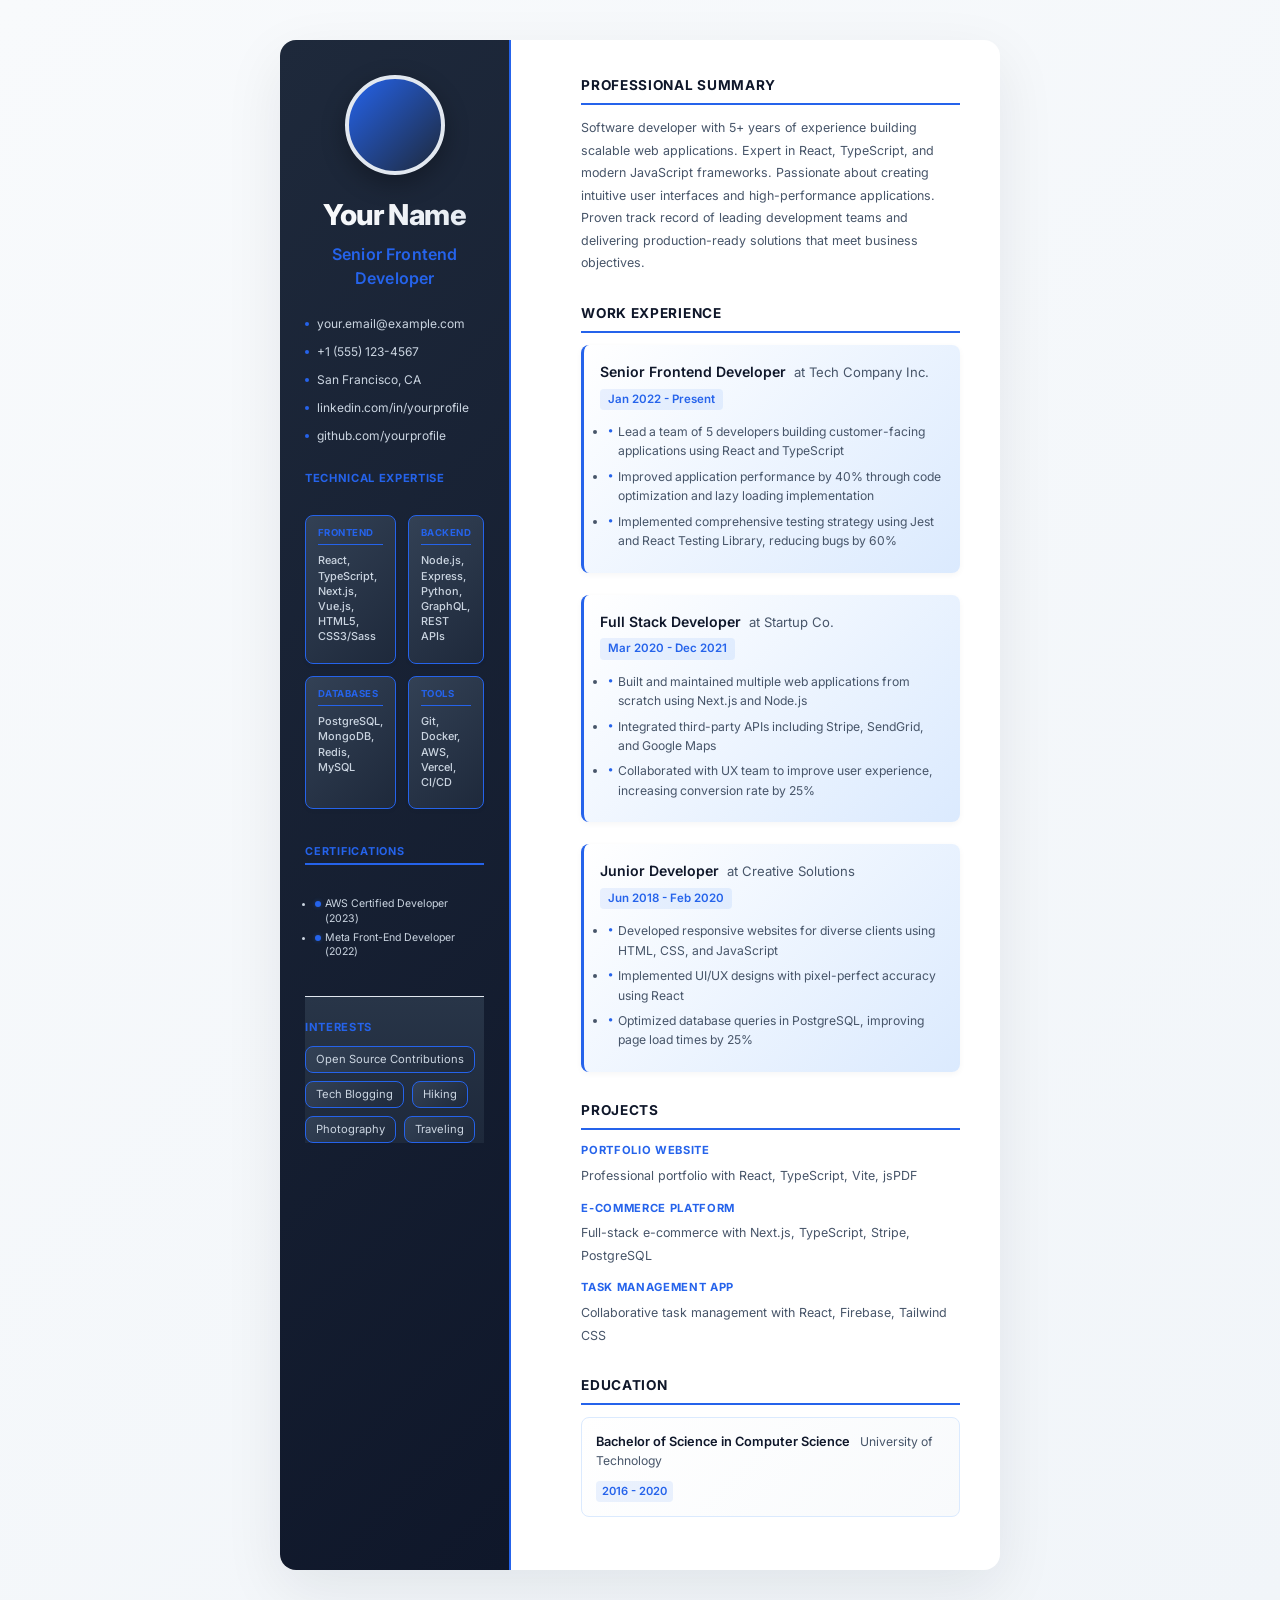
==== index.html @ 6bf3ee5c "Create index.html" ====
<!doctype html>
<html lang="en">
  <head>
    <meta charset="UTF-8" />
    <meta name="viewport" content="width=device-width, initial-scale=1.0" />
    <title>Short Resume - Your Name</title>
    <style>
      @import url('https://fonts.googleapis.com/css2?family=Inter:wght@300;400;500;600;700;800&display=swap');

      :root {
        --color-primary: #0f172a;
        --color-accent: #2563eb;
        --color-accent-soft: #dbeafe;
        --color-text: #1e293b;
        --color-text-secondary: #475569;
        --color-text-muted: #94a3b8;
        --color-bg: #ffffff;
        --color-line: #e2e8f0;
        --font-family-base: 'Inter', -apple-system, BlinkMacSystemFont, 'Segoe UI', sans-serif;
      }

      * {
        margin: 0;
        padding: 0;
        box-sizing: border-box;
      }

      body {
        font-family: var(--font-family-base);
        color: var(--color-text);
        background: linear-gradient(135deg, #f8fafc 0%, #f1f5f9 100%);
        line-height: 1.5;
        padding: 40px 20px;
        font-size: 0.78rem;
      }

      .resume-container {
        max-width: 720px;
        margin: 0 auto;
        background: var(--color-bg);
        box-shadow: 0 20px 60px rgba(15, 23, 42, 0.08);
        border-radius: 16px;
        overflow: hidden;
      }

      .resume-layout {
        display: grid;
        grid-template-columns: 1fr 3fr;
        gap: 30px;
      }

      .sidebar {
        padding: 35px 25px 25px;
        background: linear-gradient(135deg, #1e293b 0%, #0f172a 100%);
        border-right: 2px solid var(--color-accent);
        color: #e2e8f0;
      }

      .main-content {
        padding: 35px 40px 25px;
      }

      .photo {
        width: 100px;
        height: 100px;
        border-radius: 50%;
        background: linear-gradient(135deg, var(--color-accent) 0%, #1e293b 100%);
        margin: 0 auto 18px;
        flex-shrink: 0;
        object-fit: cover;
        border: 4px solid #e2e8f0;
        box-shadow: 0 8px 24px rgba(0, 0, 0, 0.3);
      }

      .name-title {
        text-align: center;
      }

      .name-title h1 {
        font-size: 1.8rem;
        font-weight: 800;
        background: linear-gradient(135deg, #ffffff 0%, #e2e8f0 100%);
        -webkit-background-clip: text;
        -webkit-text-fill-color: transparent;
        background-clip: text;
        margin-bottom: 6px;
        letter-spacing: -0.02em;
      }

      .name-title .job-title {
        font-size: 1rem;
        color: var(--color-accent);
        font-weight: 600;
        letter-spacing: 0.01em;
      }

      .contact-info {
        display: flex;
        flex-direction: column;
        gap: 10px;
        margin-top: 25px;
      }

      .contact-info span {
        display: flex;
        align-items: center;
        gap: 8px;
        font-size: 0.75rem;
        color: #cbd5e1;
      }

      .contact-info span::before {
        content: '';
        width: 4px;
        height: 4px;
        background: var(--color-accent);
        border-radius: 50%;
      }

      .technical-skills {
        display: flex;
        flex-direction: column;
        gap: 16px;
        margin-top: 25px;
      }

      .section {
        margin-bottom: 28px;
      }

      .section-title {
        font-size: 0.85rem;
        font-weight: 700;
        color: var(--color-primary);
        margin-bottom: 12px;
        padding-bottom: 8px;
        border-bottom: 2px solid var(--color-accent);
        text-transform: uppercase;
        letter-spacing: 0.05em;
      }

      .summary {
        font-size: 0.78rem;
        color: var(--color-text-secondary);
        line-height: 1.8;
        margin-bottom: 16px;
      }

      .experience-item {
        margin-bottom: 22px;
        padding: 16px;
        background: linear-gradient(135deg, var(--color-bg) 0%, var(--color-accent-soft) 100%);
        border-radius: 8px;
        border-left: 3px solid var(--color-accent);
        box-shadow: 0 2px 6px rgba(0, 0, 0, 0.04);
      }

      .experience-header {
        display: flex;
        justify-content: space-between;
        align-items: baseline;
        margin-bottom: 12px;
        flex-wrap: wrap;
        gap: 6px;
      }

      .experience-title {
        font-weight: 600;
        color: var(--color-primary);
        font-size: 0.88rem;
      }

      .experience-company {
        color: var(--color-text-secondary);
        font-size: 0.82rem;
        margin-left: 4px;
      }

      .experience-date {
        color: var(--color-accent);
        font-size: 0.72rem;
        font-weight: 600;
        background: rgba(59, 130, 246, 0.1);
        padding: 2px 8px;
        border-radius: 4px;
      }

      .experience-description {
        margin-left: 8px;
      }

      .experience-description li {
        margin-bottom: 6px;
        font-size: 0.76rem;
        color: var(--color-text-secondary);
        line-height: 1.6;
        position: relative;
        padding-left: 10px;
      }

      .experience-description li::before {
        content: '•';
        position: absolute;
        left: 0;
        color: var(--color-accent);
        font-weight: 700;
        font-size: 0.9em;
      }

      .project-item {
        margin-bottom: 16px;
      }

      .project-item .skill-category-label {
        margin-bottom: 6px;
        font-size: 0.78rem;
        font-weight: 600;
        color: var(--color-primary);
      }

      .education-item {
        padding: 14px;
        background: linear-gradient(135deg, var(--color-bg) 0%, #f8fafc 100%);
        border-radius: 8px;
        border: 1px solid var(--color-accent-soft);
      }

      .education-header {
        display: flex;
        justify-content: space-between;
        align-items: baseline;
        flex-wrap: wrap;
        gap: 6px;
      }

      .education-degree {
        font-weight: 600;
        color: var(--color-primary);
        font-size: 0.8rem;
        flex: 1;
      }

      .education-school {
        color: var(--color-text-secondary);
        font-size: 0.76rem;
        margin-left: 6px;
      }

      .education-year {
        color: var(--color-accent);
        font-size: 0.7rem;
        font-weight: 600;
        background: rgba(59, 130, 246, 0.1);
        padding: 2px 6px;
        border-radius: 4px;
        flex: 0 0 auto;
        margin-top: 4px;
      }

      .skill-category-label {
        font-size: 0.7rem;
        font-weight: 700;
        color: var(--color-accent);
        text-transform: uppercase;
        letter-spacing: 0.06em;
      }

      .tech-tag {
        display: inline-flex;
        align-items: center;
        gap: 4px;
        background: linear-gradient(135deg, var(--color-bg) 0%, #f8fafc 100%);
        color: var(--color-accent);
        padding: 4px 9px;
        border-radius: 8px;
        font-size: 0.66rem;
        font-weight: 600;
        border: 1px solid var(--color-accent-soft);
        box-shadow: 0 1px 2px rgba(0, 0, 0, 0.03);
        transition: all 0.2s cubic-bezier(0.4, 0, 0.2, 1);
      }

      .tech-tag:hover {
        background: linear-gradient(135deg, var(--color-accent) 0%, #2563eb 100%);
        color: #ffffff;
        border-color: var(--color-accent);
        box-shadow: 0 3px 8px rgba(59, 130, 246, 0.25);
        transform: translateY(-1px);
      }

      .tech-tags-combined {
        font-size: 0.68rem;
        color: #cbd5e1;
        line-height: 1.4;
        margin-bottom: 8px;
        font-weight: 500;
      }

      .certifications-list {
        padding-left: 10px;
        margin: 6px 0 10px;
        font-size: 0.66rem;
        color: #cbd5e1;
        line-height: 1.35;
      }

      .certifications-list li {
        position: relative;
        padding-left: 10px;
        margin-bottom: 5px;
        transition: all 0.2s ease;
      }

      .certifications-list li:hover {
        color: var(--color-accent);
      }

      .certifications-list li::before {
        content: '';
        position: absolute;
        left: 0;
        top: 4px;
        width: 6px;
        height: 6px;
        background: var(--color-accent);
        border-radius: 50%;
        box-shadow: 0 0 4px rgba(59, 130, 246, 0.3);
      }

      .tech-skills-group {
        display: grid;
        grid-template-columns: 1fr 1fr;
        gap: 12px;
        margin-top: 12px;
      }

      .tech-group-item {
        padding: 10px 12px;
        background: linear-gradient(135deg, #334155 0%, #1e293b 100%);
        border-radius: 8px;
        border: 1px solid var(--color-accent);
        box-shadow: 0 2px 4px rgba(0, 0, 0, 0.04);
        transition: all 0.2s ease;
      }

      .tech-group-item:hover {
        background: linear-gradient(135deg, #475569 0%, #334155 100%);
        border-color: var(--color-accent);
        box-shadow: 0 4px 12px rgba(37, 99, 235, 0.25);
      }

      .skill-sublabel {
        font-size: 0.6rem;
        font-weight: 700;
        color: var(--color-accent);
        text-transform: uppercase;
        letter-spacing: 0.05em;
        margin-bottom: 8px;
        padding-bottom: 4px;
        border-bottom: 1.5px solid var(--color-accent);
      }

      .certifications-label {
        font-size: 0.68rem;
        font-weight: 700;
        color: var(--color-accent);
        text-transform: uppercase;
        letter-spacing: 0.07em;
        margin-top: 18px;
        margin-bottom: 10px;
        padding-bottom: 4px;
        border-bottom: 2px solid var(--color-accent);
      }

      .interests-section {
        margin-top: 22px;
        padding-top: 22px;
        border-top: 1px solid var(--color-line);
        background: linear-gradient(180deg, #283548 0%, #1e293b 100%);
      }

      .interests-list {
        display: flex;
        flex-wrap: wrap;
        gap: 8px;
        margin-top: 10px;
      }

      .interest-tag {
        display: inline-flex;
        align-items: center;
        justify-content: center;
        color: #cbd5e1;
        background: linear-gradient(135deg, #334155 0%, #1e293b 100%);
        border: 1px solid var(--color-accent);
        padding: 4px 10px;
        border-radius: 8px;
        font-size: 0.7rem;
        box-shadow: 0 1px 2px rgba(0, 0, 0, 0.03);
        transition: all 0.2s cubic-bezier(0.4, 0, 0.2, 1);
      }

      .interest-tag:hover {
        border-color: var(--color-accent);
        color: #ffffff;
        box-shadow: 0 4px 12px rgba(37, 99, 235, 0.2);
        transform: translateY(-2px);
      }

      .hobbies {
        display: flex;
        flex-wrap: wrap;
        gap: 6px;
      }

      .hobby-tag {
        color: #cbd5e1;
        background: #334155;
        border-color: #475569;
      }

      .hobby-tag:hover {
        border-color: var(--color-accent);
        color: #ffffff;
        box-shadow: 0 2px 8px rgba(37, 99, 235, 0.15);
      }

      .hobby-tag::before {
        content: '★';
        margin-right: 4px;
        font-size: 0.6em;
        color: var(--color-accent);
      }

      @media print {
        @page {
          margin: 10mm;
          size: A4;
        }

        body {
          padding: 0;
          background: #ffffff;
          font-size: 10px;
        }

        .resume-container {
          max-width: none;
          margin: 0;
          padding: 0;
          border-radius: 0;
          box-shadow: none;
          border: none;
          background: #ffffff;
        }

        .resume-layout {
          display: grid;
          grid-template-columns: 1fr 3fr;
          gap: 20px;
        }

        .sidebar {
          padding: 20px 15px;
          background: linear-gradient(135deg, #0f172a 0%, #1e293b 100%);
          border-right: 1px solid var(--color-accent);
          color: #e2e8f0;
        }

        .main-content {
          padding: 20px 25px;
        }

        .photo {
          width: 70px;
          height: 70px;
          margin-bottom: 12px;
        }

        .name-title h1 {
          font-size: 1.4rem;
          color: #ffffff;
          background: none;
          -webkit-text-fill-color: #ffffff;
        }

        .name-title .job-title {
          font-size: 0.85rem;
        }

        .contact-info span {
          font-size: 0.65rem;
          color: #cbd5e1;
        }

        .tech-tag {
          font-size: 0.6rem;
          padding: 2px 6px;
        }

        .tech-tags-combined {
          font-size: 0.62rem;
          line-height: 1.3;
          color: #cbd5e1;
        }

        .certifications-list {
          font-size: 0.58rem;
          padding-left: 8px;
          margin: 2px 0 4px;
          color: #cbd5e1;
        }

        .certifications-list li {
          padding-left: 6px;
          margin-bottom: 2px;
        }

        .skill-category-label {
          font-size: 0.6rem;
        }

        .section-title {
          font-size: 0.7rem;
          padding-bottom: 6px;
          border-bottom: 1.5px solid var(--color-accent);
        }

        .summary {
          font-size: 0.72rem;
          line-height: 1.7;
          margin-bottom: 12px;
        }

        .experience-item {
          margin-bottom: 16px;
          padding: 12px;
          border-left: 2px solid var(--color-accent);
        }

        .experience-header {
          margin-bottom: 10px;
        }

        .experience-title {
          font-size: 0.78rem;
        }

        .experience-company {
          font-size: 0.72rem;
        }

        .experience-date {
          font-size: 0.62rem;
          padding: 1px 6px;
        }

        .experience-description {
          font-size: 0.66rem;
          margin-left: 6px;
        }

        .experience-description li {
          margin-bottom: 4px;
          font-size: 0.64rem;
          line-height: 1.5;
        }

        .project-item {
          margin-bottom: 12px;
        }

        .project-item .skill-category-label {
          font-size: 0.68rem;
          margin-bottom: 4px;
        }

        .education-item {
          padding: 10px;
        }

        .education-degree {
          font-size: 0.65rem;
        }

        .education-school {
          font-size: 0.62rem;
        }

        .education-year {
          font-size: 0.55rem;
          padding: 1px 5px;
        }

        .interest-tag {
          font-size: 0.6rem;
          padding: 2px 6px;
        }

        .tech-skills-group {
          gap: 8px;
        }

        .tech-group-item {
          padding: 6px 8px;
        }

        .certifications-list li {
          padding-left: 8px;
          margin-bottom: 3px;
        }

        .skill-sublabel {
          font-size: 0.5rem;
          margin-bottom: 7px;
          padding-bottom: 3px;
          border-bottom: 1px solid var(--color-accent);
        }

        .certifications-label {
          font-size: 0.55rem;
          margin-top: 14px;
          margin-bottom: 8px;
          padding-bottom: 3px;
          border-bottom: 1px solid var(--color-accent);
        }

        .interests-section {
          padding-top: 18px;
          background: linear-gradient(180deg, #283548 0%, #1e293b 100%);
        }

        .interest-tag {
          font-size: 0.58rem;
          padding: 3px 7px;
          color: #cbd5e1;
          background: #334155;
          box-shadow: none;
        }

        .tech-tag:hover {
          background: var(--color-accent);
          color: #ffffff;
          box-shadow: none;
          transform: none;
        }

        .tech-group-item:hover {
          border-color: var(--color-accent);
          box-shadow: none;
        }

        .certifications-list li:hover {
          color: var(--color-accent);
        }

        .interest-tag:hover {
          border-color: var(--color-accent);
          color: var(--color-accent);
          box-shadow: none;
          transform: none;
        }
      }
    </style>
  </head>
  <body>
    <div class="resume-container">
      <div class="resume-layout">
        <aside class="sidebar">
          <div class="photo"></div>
          <div class="name-title">
            <h1>Your Name</h1>
            <p class="job-title">Senior Frontend Developer</p>
          </div>
          <div class="contact-info">
            <span>your.email@example.com</span>
            <span>+1 (555) 123-4567</span>
            <span>San Francisco, CA</span>
            <span>linkedin.com/in/yourprofile</span>
            <span>github.com/yourprofile</span>
          </div>
          <div class="technical-skills">
            <div class="skill-category-label">Technical Expertise</div>
            <div class="tech-skills-group">
              <div class="tech-group-item">
                <div class="skill-sublabel">Frontend</div>
                <div class="tech-tags-combined">
                  React, TypeScript, Next.js, Vue.js, HTML5, CSS3/Sass
                </div>
              </div>
              <div class="tech-group-item">
                <div class="skill-sublabel">Backend</div>
                <div class="tech-tags-combined">Node.js, Express, Python, GraphQL, REST APIs</div>
              </div>
              <div class="tech-group-item">
                <div class="skill-sublabel">Databases</div>
                <div class="tech-tags-combined">PostgreSQL, MongoDB, Redis, MySQL</div>
              </div>
              <div class="tech-group-item">
                <div class="skill-sublabel">Tools</div>
                <div class="tech-tags-combined">Git, Docker, AWS, Vercel, CI/CD</div>
              </div>
            </div>
            <div class="certifications-label">Certifications</div>
            <ul class="certifications-list">
              <li>AWS Certified Developer (2023)</li>
              <li>Meta Front-End Developer (2022)</li>
            </ul>
          </div>
          <div class="interests-section">
            <div class="skill-category-label">Interests</div>
            <div class="interests-list">
              <span class="interest-tag">Open Source Contributions</span>
              <span class="interest-tag">Tech Blogging</span>
              <span class="interest-tag">Hiking</span>
              <span class="interest-tag">Photography</span>
              <span class="interest-tag">Traveling</span>
            </div>
          </div>
        </aside>

        <main class="main-content">
          <section class="section">
            <h2 class="section-title">Professional Summary</h2>
            <p class="summary">
              Software developer with 5+ years of experience building scalable web applications.
              Expert in React, TypeScript, and modern JavaScript frameworks. Passionate about
              creating intuitive user interfaces and high-performance applications. Proven track
              record of leading development teams and delivering production-ready solutions that
              meet business objectives.
            </p>
          </section>

          <section class="section">
            <h2 class="section-title">Work Experience</h2>

            <article class="experience-item">
              <div class="experience-header">
                <div>
                  <span class="experience-title">Senior Frontend Developer</span>
                  <span class="experience-company"> at Tech Company Inc.</span>
                </div>
                <span class="experience-date">Jan 2022 - Present</span>
              </div>
              <ul class="experience-description">
                <li>
                  Lead a team of 5 developers building customer-facing applications using React and
                  TypeScript
                </li>
                <li>
                  Improved application performance by 40% through code optimization and lazy loading
                  implementation
                </li>
                <li>
                  Implemented comprehensive testing strategy using Jest and React Testing Library,
                  reducing bugs by 60%
                </li>
              </ul>
            </article>

            <article class="experience-item">
              <div class="experience-header">
                <div>
                  <span class="experience-title">Full Stack Developer</span>
                  <span class="experience-company"> at Startup Co.</span>
                </div>
                <span class="experience-date">Mar 2020 - Dec 2021</span>
              </div>
              <ul class="experience-description">
                <li>
                  Built and maintained multiple web applications from scratch using Next.js and
                  Node.js
                </li>
                <li>Integrated third-party APIs including Stripe, SendGrid, and Google Maps</li>
                <li>
                  Collaborated with UX team to improve user experience, increasing conversion rate
                  by 25%
                </li>
              </ul>
            </article>

            <article class="experience-item">
              <div class="experience-header">
                <div>
                  <span class="experience-title">Junior Developer</span>
                  <span class="experience-company"> at Creative Solutions</span>
                </div>
                <span class="experience-date">Jun 2018 - Feb 2020</span>
              </div>
              <ul class="experience-description">
                <li>
                  Developed responsive websites for diverse clients using HTML, CSS, and JavaScript
                </li>
                <li>Implemented UI/UX designs with pixel-perfect accuracy using React</li>
                <li>Optimized database queries in PostgreSQL, improving page load times by 25%</li>
              </ul>
            </article>
          </section>

          <section class="section">
            <h2 class="section-title">Projects</h2>
            <div class="skill-category-label">Portfolio Website</div>
            <p class="summary" style="margin-top: 6px; margin-bottom: 12px">
              Professional portfolio with React, TypeScript, Vite, jsPDF
            </p>
            <div class="skill-category-label">E-commerce Platform</div>
            <p class="summary" style="margin-top: 6px; margin-bottom: 12px">
              Full-stack e-commerce with Next.js, TypeScript, Stripe, PostgreSQL
            </p>
            <div class="skill-category-label">Task Management App</div>
            <p class="summary" style="margin-top: 6px">
              Collaborative task management with React, Firebase, Tailwind CSS
            </p>
          </section>

          <section class="section">
            <h2 class="section-title">Education</h2>
            <div class="education-item">
              <div class="education-header">
                <div>
                  <span class="education-degree">Bachelor of Science in Computer Science</span>
                  <span class="education-school">University of Technology</span>
                </div>
                <span class="education-year">2016 - 2020</span>
              </div>
            </div>
          </section>
        </main>
      </div>
    </div>

    <script>
      window.addEventListener('beforeprint', () => {
        document.body.style.backgroundColor = '#ffffff'
      })
    </script>
  </body>
</html>
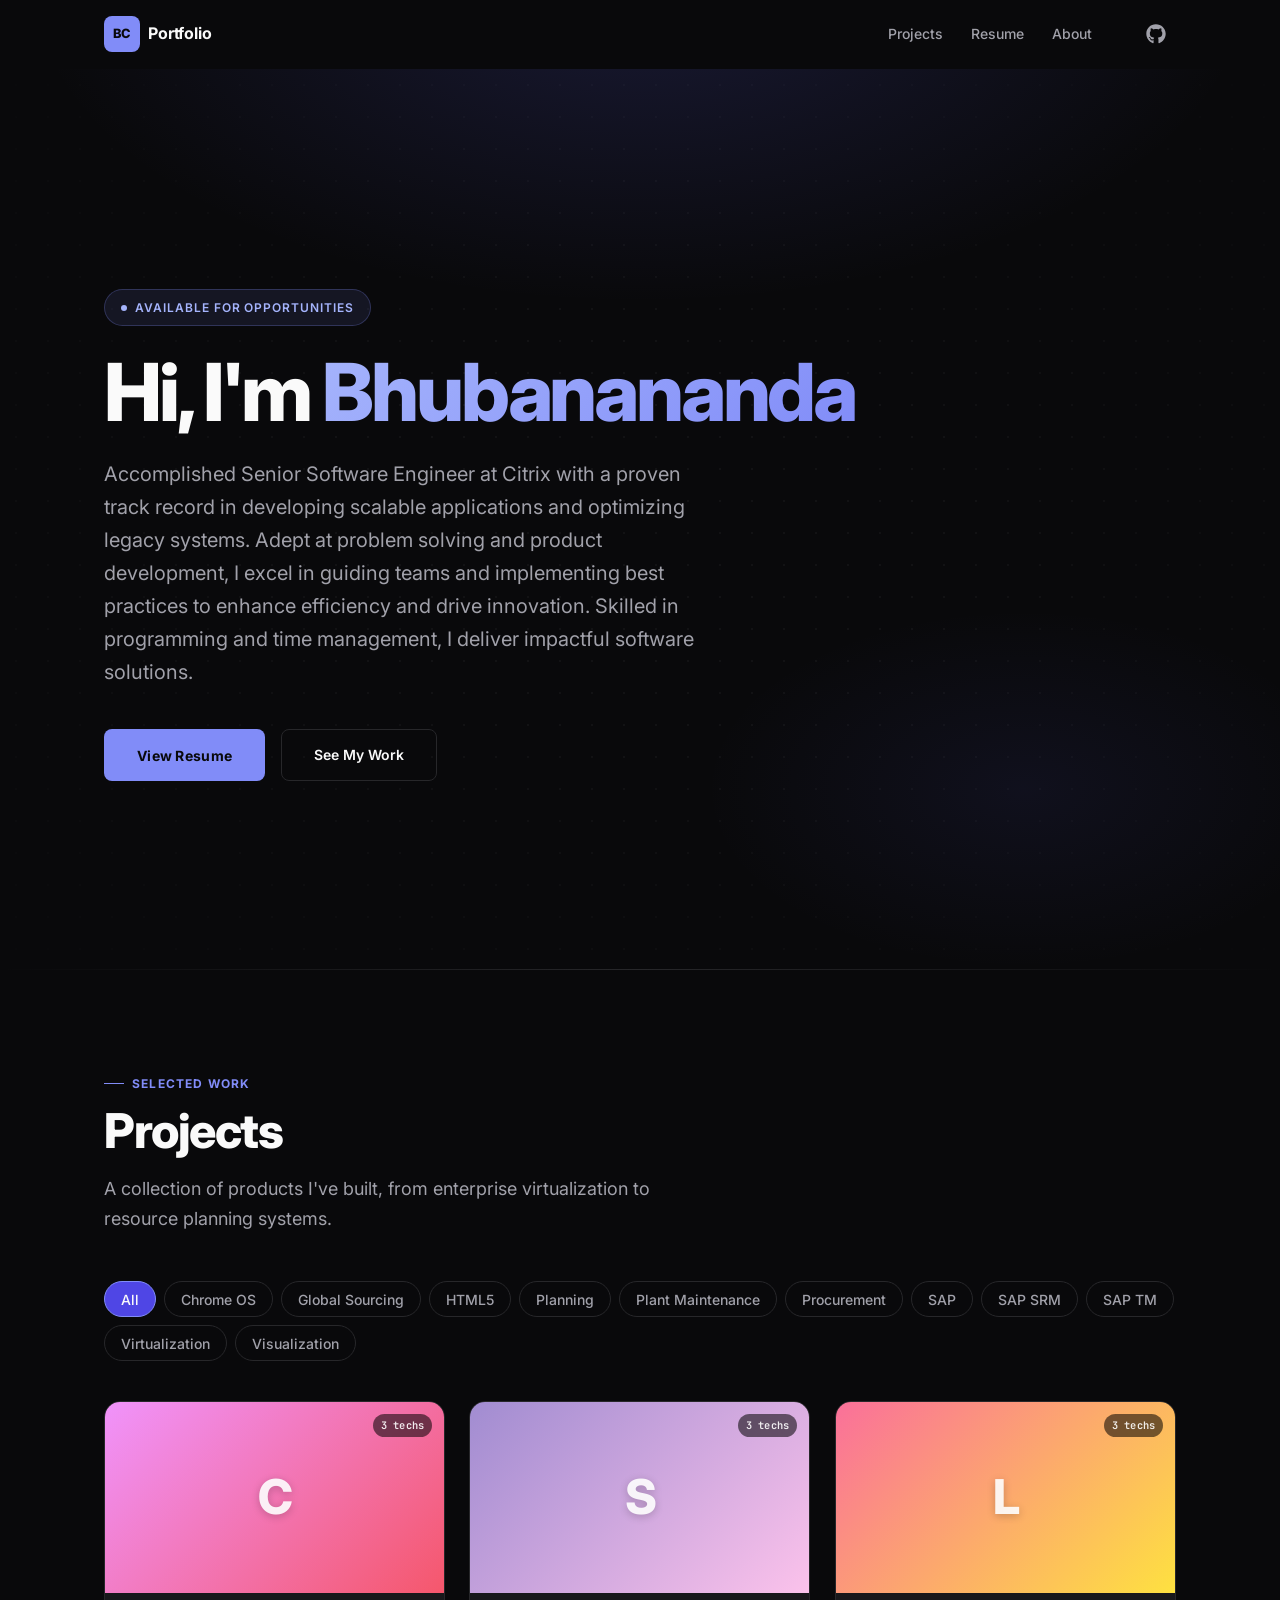
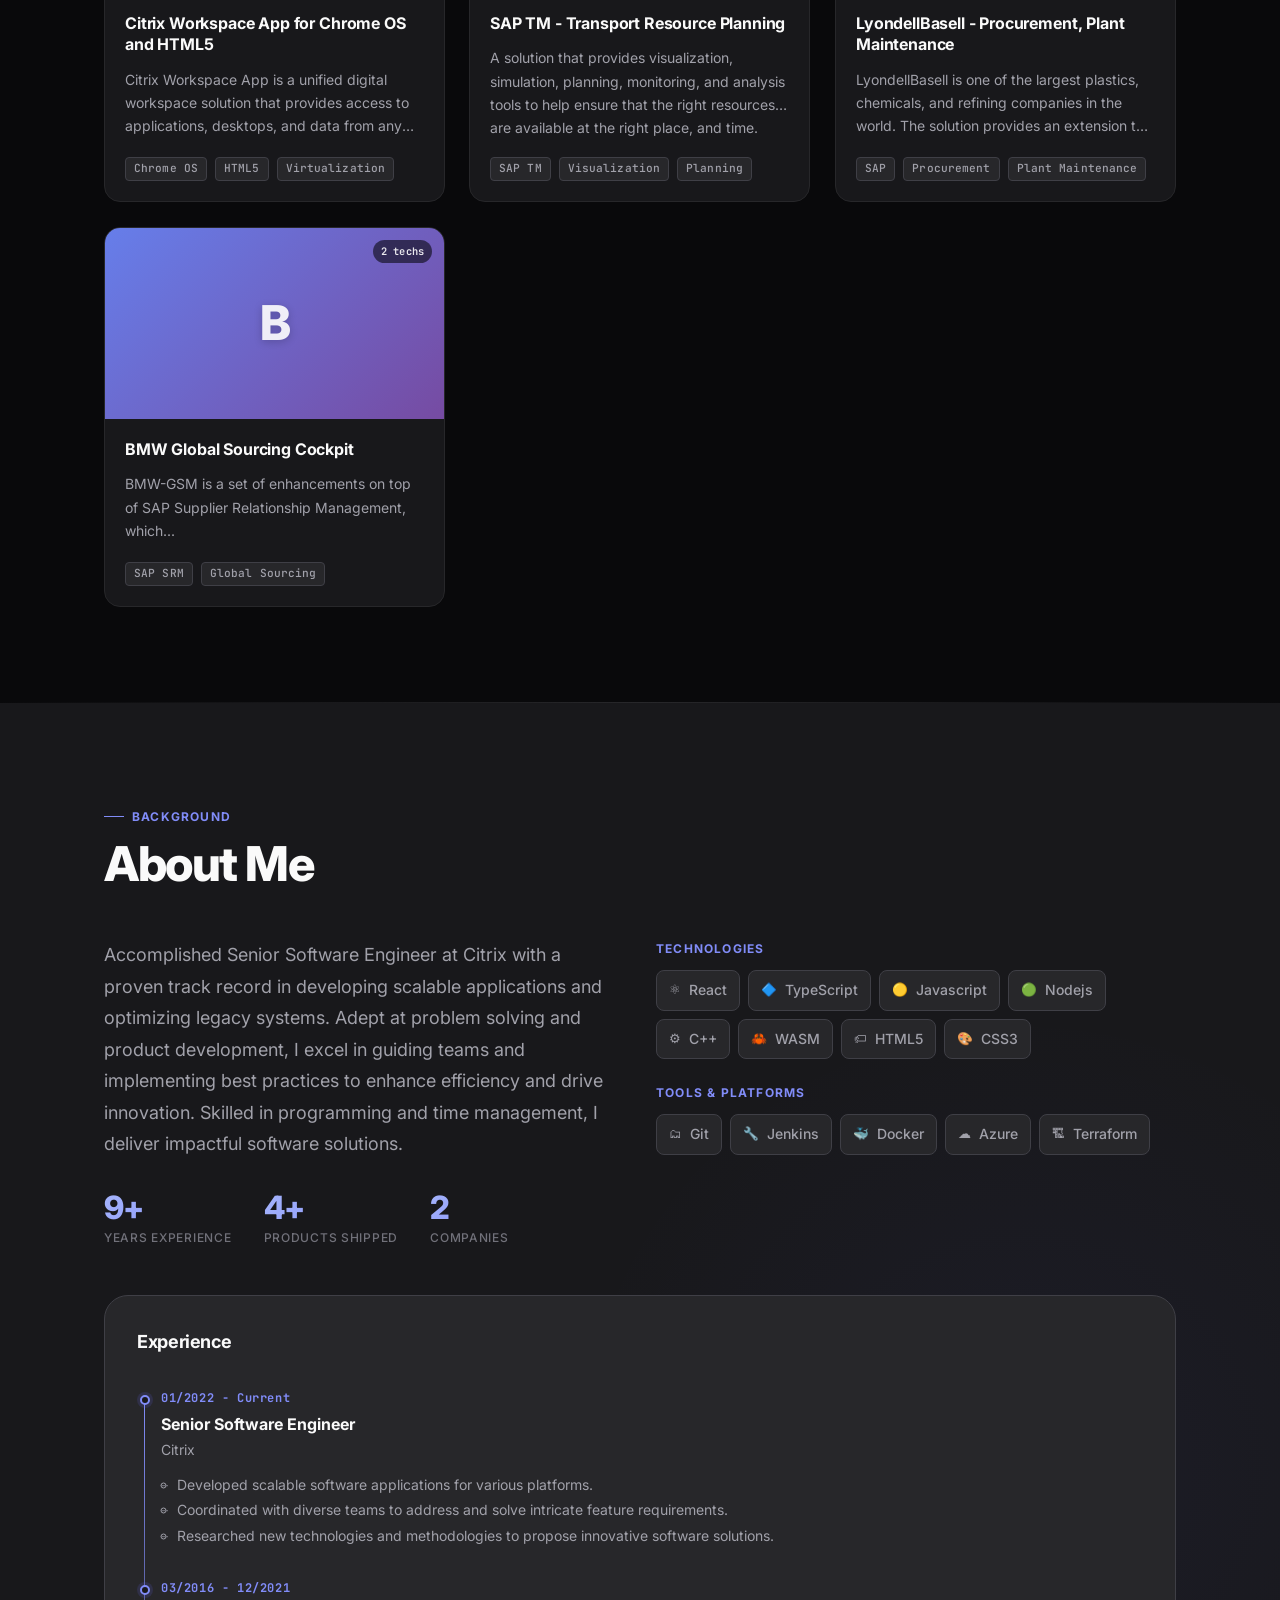
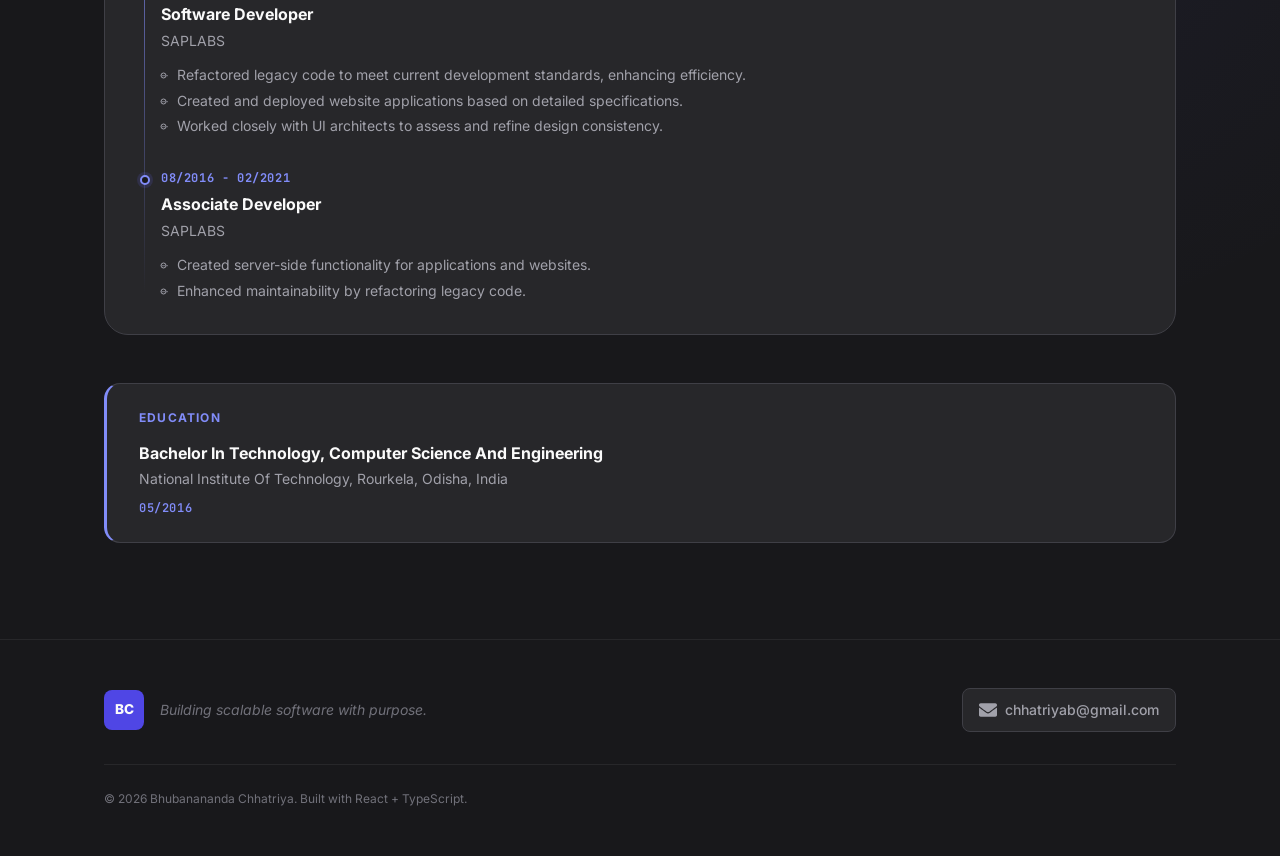
==== commit c49c5ef7: "'Going-live-1'" ====
--- a/index.html
+++ b/index.html
@@ -1,838 +1 @@
-<!doctype html>
-<html lang="en">
-  <head>
-    <meta charset="UTF-8" />
-    <meta name="viewport" content="width=device-width, initial-scale=1.0" />
-    <title>Short Resume - Your Name</title>
-    <style>
-      @import url('https://fonts.googleapis.com/css2?family=Inter:wght@300;400;500;600;700;800&display=swap');
-
-      :root {
-        --color-primary: #0f172a;
-        --color-accent: #2563eb;
-        --color-accent-soft: #dbeafe;
-        --color-text: #1e293b;
-        --color-text-secondary: #475569;
-        --color-text-muted: #94a3b8;
-        --color-bg: #ffffff;
-        --color-line: #e2e8f0;
-        --font-family-base: 'Inter', -apple-system, BlinkMacSystemFont, 'Segoe UI', sans-serif;
-      }
-
-      * {
-        margin: 0;
-        padding: 0;
-        box-sizing: border-box;
-      }
-
-      body {
-        font-family: var(--font-family-base);
-        color: var(--color-text);
-        background: linear-gradient(135deg, #f8fafc 0%, #f1f5f9 100%);
-        line-height: 1.5;
-        padding: 40px 20px;
-        font-size: 0.78rem;
-      }
-
-      .resume-container {
-        max-width: 720px;
-        margin: 0 auto;
-        background: var(--color-bg);
-        box-shadow: 0 20px 60px rgba(15, 23, 42, 0.08);
-        border-radius: 16px;
-        overflow: hidden;
-      }
-
-      .resume-layout {
-        display: grid;
-        grid-template-columns: 1fr 3fr;
-        gap: 30px;
-      }
-
-      .sidebar {
-        padding: 35px 25px 25px;
-        background: linear-gradient(135deg, #1e293b 0%, #0f172a 100%);
-        border-right: 2px solid var(--color-accent);
-        color: #e2e8f0;
-      }
-
-      .main-content {
-        padding: 35px 40px 25px;
-      }
-
-      .photo {
-        width: 100px;
-        height: 100px;
-        border-radius: 50%;
-        background: linear-gradient(135deg, var(--color-accent) 0%, #1e293b 100%);
-        margin: 0 auto 18px;
-        flex-shrink: 0;
-        object-fit: cover;
-        border: 4px solid #e2e8f0;
-        box-shadow: 0 8px 24px rgba(0, 0, 0, 0.3);
-      }
-
-      .name-title {
-        text-align: center;
-      }
-
-      .name-title h1 {
-        font-size: 1.8rem;
-        font-weight: 800;
-        background: linear-gradient(135deg, #ffffff 0%, #e2e8f0 100%);
-        -webkit-background-clip: text;
-        -webkit-text-fill-color: transparent;
-        background-clip: text;
-        margin-bottom: 6px;
-        letter-spacing: -0.02em;
-      }
-
-      .name-title .job-title {
-        font-size: 1rem;
-        color: var(--color-accent);
-        font-weight: 600;
-        letter-spacing: 0.01em;
-      }
-
-      .contact-info {
-        display: flex;
-        flex-direction: column;
-        gap: 10px;
-        margin-top: 25px;
-      }
-
-      .contact-info span {
-        display: flex;
-        align-items: center;
-        gap: 8px;
-        font-size: 0.75rem;
-        color: #cbd5e1;
-      }
-
-      .contact-info span::before {
-        content: '';
-        width: 4px;
-        height: 4px;
-        background: var(--color-accent);
-        border-radius: 50%;
-      }
-
-      .technical-skills {
-        display: flex;
-        flex-direction: column;
-        gap: 16px;
-        margin-top: 25px;
-      }
-
-      .section {
-        margin-bottom: 28px;
-      }
-
-      .section-title {
-        font-size: 0.85rem;
-        font-weight: 700;
-        color: var(--color-primary);
-        margin-bottom: 12px;
-        padding-bottom: 8px;
-        border-bottom: 2px solid var(--color-accent);
-        text-transform: uppercase;
-        letter-spacing: 0.05em;
-      }
-
-      .summary {
-        font-size: 0.78rem;
-        color: var(--color-text-secondary);
-        line-height: 1.8;
-        margin-bottom: 16px;
-      }
-
-      .experience-item {
-        margin-bottom: 22px;
-        padding: 16px;
-        background: linear-gradient(135deg, var(--color-bg) 0%, var(--color-accent-soft) 100%);
-        border-radius: 8px;
-        border-left: 3px solid var(--color-accent);
-        box-shadow: 0 2px 6px rgba(0, 0, 0, 0.04);
-      }
-
-      .experience-header {
-        display: flex;
-        justify-content: space-between;
-        align-items: baseline;
-        margin-bottom: 12px;
-        flex-wrap: wrap;
-        gap: 6px;
-      }
-
-      .experience-title {
-        font-weight: 600;
-        color: var(--color-primary);
-        font-size: 0.88rem;
-      }
-
-      .experience-company {
-        color: var(--color-text-secondary);
-        font-size: 0.82rem;
-        margin-left: 4px;
-      }
-
-      .experience-date {
-        color: var(--color-accent);
-        font-size: 0.72rem;
-        font-weight: 600;
-        background: rgba(59, 130, 246, 0.1);
-        padding: 2px 8px;
-        border-radius: 4px;
-      }
-
-      .experience-description {
-        margin-left: 8px;
-      }
-
-      .experience-description li {
-        margin-bottom: 6px;
-        font-size: 0.76rem;
-        color: var(--color-text-secondary);
-        line-height: 1.6;
-        position: relative;
-        padding-left: 10px;
-      }
-
-      .experience-description li::before {
-        content: '•';
-        position: absolute;
-        left: 0;
-        color: var(--color-accent);
-        font-weight: 700;
-        font-size: 0.9em;
-      }
-
-      .project-item {
-        margin-bottom: 16px;
-      }
-
-      .project-item .skill-category-label {
-        margin-bottom: 6px;
-        font-size: 0.78rem;
-        font-weight: 600;
-        color: var(--color-primary);
-      }
-
-      .education-item {
-        padding: 14px;
-        background: linear-gradient(135deg, var(--color-bg) 0%, #f8fafc 100%);
-        border-radius: 8px;
-        border: 1px solid var(--color-accent-soft);
-      }
-
-      .education-header {
-        display: flex;
-        justify-content: space-between;
-        align-items: baseline;
-        flex-wrap: wrap;
-        gap: 6px;
-      }
-
-      .education-degree {
-        font-weight: 600;
-        color: var(--color-primary);
-        font-size: 0.8rem;
-        flex: 1;
-      }
-
-      .education-school {
-        color: var(--color-text-secondary);
-        font-size: 0.76rem;
-        margin-left: 6px;
-      }
-
-      .education-year {
-        color: var(--color-accent);
-        font-size: 0.7rem;
-        font-weight: 600;
-        background: rgba(59, 130, 246, 0.1);
-        padding: 2px 6px;
-        border-radius: 4px;
-        flex: 0 0 auto;
-        margin-top: 4px;
-      }
-
-      .skill-category-label {
-        font-size: 0.7rem;
-        font-weight: 700;
-        color: var(--color-accent);
-        text-transform: uppercase;
-        letter-spacing: 0.06em;
-      }
-
-      .tech-tag {
-        display: inline-flex;
-        align-items: center;
-        gap: 4px;
-        background: linear-gradient(135deg, var(--color-bg) 0%, #f8fafc 100%);
-        color: var(--color-accent);
-        padding: 4px 9px;
-        border-radius: 8px;
-        font-size: 0.66rem;
-        font-weight: 600;
-        border: 1px solid var(--color-accent-soft);
-        box-shadow: 0 1px 2px rgba(0, 0, 0, 0.03);
-        transition: all 0.2s cubic-bezier(0.4, 0, 0.2, 1);
-      }
-
-      .tech-tag:hover {
-        background: linear-gradient(135deg, var(--color-accent) 0%, #2563eb 100%);
-        color: #ffffff;
-        border-color: var(--color-accent);
-        box-shadow: 0 3px 8px rgba(59, 130, 246, 0.25);
-        transform: translateY(-1px);
-      }
-
-      .tech-tags-combined {
-        font-size: 0.68rem;
-        color: #cbd5e1;
-        line-height: 1.4;
-        margin-bottom: 8px;
-        font-weight: 500;
-      }
-
-      .certifications-list {
-        padding-left: 10px;
-        margin: 6px 0 10px;
-        font-size: 0.66rem;
-        color: #cbd5e1;
-        line-height: 1.35;
-      }
-
-      .certifications-list li {
-        position: relative;
-        padding-left: 10px;
-        margin-bottom: 5px;
-        transition: all 0.2s ease;
-      }
-
-      .certifications-list li:hover {
-        color: var(--color-accent);
-      }
-
-      .certifications-list li::before {
-        content: '';
-        position: absolute;
-        left: 0;
-        top: 4px;
-        width: 6px;
-        height: 6px;
-        background: var(--color-accent);
-        border-radius: 50%;
-        box-shadow: 0 0 4px rgba(59, 130, 246, 0.3);
-      }
-
-      .tech-skills-group {
-        display: grid;
-        grid-template-columns: 1fr 1fr;
-        gap: 12px;
-        margin-top: 12px;
-      }
-
-      .tech-group-item {
-        padding: 10px 12px;
-        background: linear-gradient(135deg, #334155 0%, #1e293b 100%);
-        border-radius: 8px;
-        border: 1px solid var(--color-accent);
-        box-shadow: 0 2px 4px rgba(0, 0, 0, 0.04);
-        transition: all 0.2s ease;
-      }
-
-      .tech-group-item:hover {
-        background: linear-gradient(135deg, #475569 0%, #334155 100%);
-        border-color: var(--color-accent);
-        box-shadow: 0 4px 12px rgba(37, 99, 235, 0.25);
-      }
-
-      .skill-sublabel {
-        font-size: 0.6rem;
-        font-weight: 700;
-        color: var(--color-accent);
-        text-transform: uppercase;
-        letter-spacing: 0.05em;
-        margin-bottom: 8px;
-        padding-bottom: 4px;
-        border-bottom: 1.5px solid var(--color-accent);
-      }
-
-      .certifications-label {
-        font-size: 0.68rem;
-        font-weight: 700;
-        color: var(--color-accent);
-        text-transform: uppercase;
-        letter-spacing: 0.07em;
-        margin-top: 18px;
-        margin-bottom: 10px;
-        padding-bottom: 4px;
-        border-bottom: 2px solid var(--color-accent);
-      }
-
-      .interests-section {
-        margin-top: 22px;
-        padding-top: 22px;
-        border-top: 1px solid var(--color-line);
-        background: linear-gradient(180deg, #283548 0%, #1e293b 100%);
-      }
-
-      .interests-list {
-        display: flex;
-        flex-wrap: wrap;
-        gap: 8px;
-        margin-top: 10px;
-      }
-
-      .interest-tag {
-        display: inline-flex;
-        align-items: center;
-        justify-content: center;
-        color: #cbd5e1;
-        background: linear-gradient(135deg, #334155 0%, #1e293b 100%);
-        border: 1px solid var(--color-accent);
-        padding: 4px 10px;
-        border-radius: 8px;
-        font-size: 0.7rem;
-        box-shadow: 0 1px 2px rgba(0, 0, 0, 0.03);
-        transition: all 0.2s cubic-bezier(0.4, 0, 0.2, 1);
-      }
-
-      .interest-tag:hover {
-        border-color: var(--color-accent);
-        color: #ffffff;
-        box-shadow: 0 4px 12px rgba(37, 99, 235, 0.2);
-        transform: translateY(-2px);
-      }
-
-      .hobbies {
-        display: flex;
-        flex-wrap: wrap;
-        gap: 6px;
-      }
-
-      .hobby-tag {
-        color: #cbd5e1;
-        background: #334155;
-        border-color: #475569;
-      }
-
-      .hobby-tag:hover {
-        border-color: var(--color-accent);
-        color: #ffffff;
-        box-shadow: 0 2px 8px rgba(37, 99, 235, 0.15);
-      }
-
-      .hobby-tag::before {
-        content: '★';
-        margin-right: 4px;
-        font-size: 0.6em;
-        color: var(--color-accent);
-      }
-
-      @media print {
-        @page {
-          margin: 10mm;
-          size: A4;
-        }
-
-        body {
-          padding: 0;
-          background: #ffffff;
-          font-size: 10px;
-        }
-
-        .resume-container {
-          max-width: none;
-          margin: 0;
-          padding: 0;
-          border-radius: 0;
-          box-shadow: none;
-          border: none;
-          background: #ffffff;
-        }
-
-        .resume-layout {
-          display: grid;
-          grid-template-columns: 1fr 3fr;
-          gap: 20px;
-        }
-
-        .sidebar {
-          padding: 20px 15px;
-          background: linear-gradient(135deg, #0f172a 0%, #1e293b 100%);
-          border-right: 1px solid var(--color-accent);
-          color: #e2e8f0;
-        }
-
-        .main-content {
-          padding: 20px 25px;
-        }
-
-        .photo {
-          width: 70px;
-          height: 70px;
-          margin-bottom: 12px;
-        }
-
-        .name-title h1 {
-          font-size: 1.4rem;
-          color: #ffffff;
-          background: none;
-          -webkit-text-fill-color: #ffffff;
-        }
-
-        .name-title .job-title {
-          font-size: 0.85rem;
-        }
-
-        .contact-info span {
-          font-size: 0.65rem;
-          color: #cbd5e1;
-        }
-
-        .tech-tag {
-          font-size: 0.6rem;
-          padding: 2px 6px;
-        }
-
-        .tech-tags-combined {
-          font-size: 0.62rem;
-          line-height: 1.3;
-          color: #cbd5e1;
-        }
-
-        .certifications-list {
-          font-size: 0.58rem;
-          padding-left: 8px;
-          margin: 2px 0 4px;
-          color: #cbd5e1;
-        }
-
-        .certifications-list li {
-          padding-left: 6px;
-          margin-bottom: 2px;
-        }
-
-        .skill-category-label {
-          font-size: 0.6rem;
-        }
-
-        .section-title {
-          font-size: 0.7rem;
-          padding-bottom: 6px;
-          border-bottom: 1.5px solid var(--color-accent);
-        }
-
-        .summary {
-          font-size: 0.72rem;
-          line-height: 1.7;
-          margin-bottom: 12px;
-        }
-
-        .experience-item {
-          margin-bottom: 16px;
-          padding: 12px;
-          border-left: 2px solid var(--color-accent);
-        }
-
-        .experience-header {
-          margin-bottom: 10px;
-        }
-
-        .experience-title {
-          font-size: 0.78rem;
-        }
-
-        .experience-company {
-          font-size: 0.72rem;
-        }
-
-        .experience-date {
-          font-size: 0.62rem;
-          padding: 1px 6px;
-        }
-
-        .experience-description {
-          font-size: 0.66rem;
-          margin-left: 6px;
-        }
-
-        .experience-description li {
-          margin-bottom: 4px;
-          font-size: 0.64rem;
-          line-height: 1.5;
-        }
-
-        .project-item {
-          margin-bottom: 12px;
-        }
-
-        .project-item .skill-category-label {
-          font-size: 0.68rem;
-          margin-bottom: 4px;
-        }
-
-        .education-item {
-          padding: 10px;
-        }
-
-        .education-degree {
-          font-size: 0.65rem;
-        }
-
-        .education-school {
-          font-size: 0.62rem;
-        }
-
-        .education-year {
-          font-size: 0.55rem;
-          padding: 1px 5px;
-        }
-
-        .interest-tag {
-          font-size: 0.6rem;
-          padding: 2px 6px;
-        }
-
-        .tech-skills-group {
-          gap: 8px;
-        }
-
-        .tech-group-item {
-          padding: 6px 8px;
-        }
-
-        .certifications-list li {
-          padding-left: 8px;
-          margin-bottom: 3px;
-        }
-
-        .skill-sublabel {
-          font-size: 0.5rem;
-          margin-bottom: 7px;
-          padding-bottom: 3px;
-          border-bottom: 1px solid var(--color-accent);
-        }
-
-        .certifications-label {
-          font-size: 0.55rem;
-          margin-top: 14px;
-          margin-bottom: 8px;
-          padding-bottom: 3px;
-          border-bottom: 1px solid var(--color-accent);
-        }
-
-        .interests-section {
-          padding-top: 18px;
-          background: linear-gradient(180deg, #283548 0%, #1e293b 100%);
-        }
-
-        .interest-tag {
-          font-size: 0.58rem;
-          padding: 3px 7px;
-          color: #cbd5e1;
-          background: #334155;
-          box-shadow: none;
-        }
-
-        .tech-tag:hover {
-          background: var(--color-accent);
-          color: #ffffff;
-          box-shadow: none;
-          transform: none;
-        }
-
-        .tech-group-item:hover {
-          border-color: var(--color-accent);
-          box-shadow: none;
-        }
-
-        .certifications-list li:hover {
-          color: var(--color-accent);
-        }
-
-        .interest-tag:hover {
-          border-color: var(--color-accent);
-          color: var(--color-accent);
-          box-shadow: none;
-          transform: none;
-        }
-      }
-    </style>
-  </head>
-  <body>
-    <div class="resume-container">
-      <div class="resume-layout">
-        <aside class="sidebar">
-          <div class="photo"></div>
-          <div class="name-title">
-            <h1>Your Name</h1>
-            <p class="job-title">Senior Frontend Developer</p>
-          </div>
-          <div class="contact-info">
-            <span>your.email@example.com</span>
-            <span>+1 (555) 123-4567</span>
-            <span>San Francisco, CA</span>
-            <span>linkedin.com/in/yourprofile</span>
-            <span>github.com/yourprofile</span>
-          </div>
-          <div class="technical-skills">
-            <div class="skill-category-label">Technical Expertise</div>
-            <div class="tech-skills-group">
-              <div class="tech-group-item">
-                <div class="skill-sublabel">Frontend</div>
-                <div class="tech-tags-combined">
-                  React, TypeScript, Next.js, Vue.js, HTML5, CSS3/Sass
-                </div>
-              </div>
-              <div class="tech-group-item">
-                <div class="skill-sublabel">Backend</div>
-                <div class="tech-tags-combined">Node.js, Express, Python, GraphQL, REST APIs</div>
-              </div>
-              <div class="tech-group-item">
-                <div class="skill-sublabel">Databases</div>
-                <div class="tech-tags-combined">PostgreSQL, MongoDB, Redis, MySQL</div>
-              </div>
-              <div class="tech-group-item">
-                <div class="skill-sublabel">Tools</div>
-                <div class="tech-tags-combined">Git, Docker, AWS, Vercel, CI/CD</div>
-              </div>
-            </div>
-            <div class="certifications-label">Certifications</div>
-            <ul class="certifications-list">
-              <li>AWS Certified Developer (2023)</li>
-              <li>Meta Front-End Developer (2022)</li>
-            </ul>
-          </div>
-          <div class="interests-section">
-            <div class="skill-category-label">Interests</div>
-            <div class="interests-list">
-              <span class="interest-tag">Open Source Contributions</span>
-              <span class="interest-tag">Tech Blogging</span>
-              <span class="interest-tag">Hiking</span>
-              <span class="interest-tag">Photography</span>
-              <span class="interest-tag">Traveling</span>
-            </div>
-          </div>
-        </aside>
-
-        <main class="main-content">
-          <section class="section">
-            <h2 class="section-title">Professional Summary</h2>
-            <p class="summary">
-              Software developer with 5+ years of experience building scalable web applications.
-              Expert in React, TypeScript, and modern JavaScript frameworks. Passionate about
-              creating intuitive user interfaces and high-performance applications. Proven track
-              record of leading development teams and delivering production-ready solutions that
-              meet business objectives.
-            </p>
-          </section>
-
-          <section class="section">
-            <h2 class="section-title">Work Experience</h2>
-
-            <article class="experience-item">
-              <div class="experience-header">
-                <div>
-                  <span class="experience-title">Senior Frontend Developer</span>
-                  <span class="experience-company"> at Tech Company Inc.</span>
-                </div>
-                <span class="experience-date">Jan 2022 - Present</span>
-              </div>
-              <ul class="experience-description">
-                <li>
-                  Lead a team of 5 developers building customer-facing applications using React and
-                  TypeScript
-                </li>
-                <li>
-                  Improved application performance by 40% through code optimization and lazy loading
-                  implementation
-                </li>
-                <li>
-                  Implemented comprehensive testing strategy using Jest and React Testing Library,
-                  reducing bugs by 60%
-                </li>
-              </ul>
-            </article>
-
-            <article class="experience-item">
-              <div class="experience-header">
-                <div>
-                  <span class="experience-title">Full Stack Developer</span>
-                  <span class="experience-company"> at Startup Co.</span>
-                </div>
-                <span class="experience-date">Mar 2020 - Dec 2021</span>
-              </div>
-              <ul class="experience-description">
-                <li>
-                  Built and maintained multiple web applications from scratch using Next.js and
-                  Node.js
-                </li>
-                <li>Integrated third-party APIs including Stripe, SendGrid, and Google Maps</li>
-                <li>
-                  Collaborated with UX team to improve user experience, increasing conversion rate
-                  by 25%
-                </li>
-              </ul>
-            </article>
-
-            <article class="experience-item">
-              <div class="experience-header">
-                <div>
-                  <span class="experience-title">Junior Developer</span>
-                  <span class="experience-company"> at Creative Solutions</span>
-                </div>
-                <span class="experience-date">Jun 2018 - Feb 2020</span>
-              </div>
-              <ul class="experience-description">
-                <li>
-                  Developed responsive websites for diverse clients using HTML, CSS, and JavaScript
-                </li>
-                <li>Implemented UI/UX designs with pixel-perfect accuracy using React</li>
-                <li>Optimized database queries in PostgreSQL, improving page load times by 25%</li>
-              </ul>
-            </article>
-          </section>
-
-          <section class="section">
-            <h2 class="section-title">Projects</h2>
-            <div class="skill-category-label">Portfolio Website</div>
-            <p class="summary" style="margin-top: 6px; margin-bottom: 12px">
-              Professional portfolio with React, TypeScript, Vite, jsPDF
-            </p>
-            <div class="skill-category-label">E-commerce Platform</div>
-            <p class="summary" style="margin-top: 6px; margin-bottom: 12px">
-              Full-stack e-commerce with Next.js, TypeScript, Stripe, PostgreSQL
-            </p>
-            <div class="skill-category-label">Task Management App</div>
-            <p class="summary" style="margin-top: 6px">
-              Collaborative task management with React, Firebase, Tailwind CSS
-            </p>
-          </section>
-
-          <section class="section">
-            <h2 class="section-title">Education</h2>
-            <div class="education-item">
-              <div class="education-header">
-                <div>
-                  <span class="education-degree">Bachelor of Science in Computer Science</span>
-                  <span class="education-school">University of Technology</span>
-                </div>
-                <span class="education-year">2016 - 2020</span>
-              </div>
-            </div>
-          </section>
-        </main>
-      </div>
-    </div>
-
-    <script>
-      window.addEventListener('beforeprint', () => {
-        document.body.style.backgroundColor = '#ffffff'
-      })
-    </script>
-  </body>
-</html>
+<!doctype html><html lang="en"><head><meta charset="UTF-8"/><meta name="viewport" content="width=device-width,initial-scale=1"/><meta name="description" content="Professional portfolio showcasing projects, experience, and skills"/><title>Portfolio</title><script defer="defer" src="js/331.67e165b4aca4cdfbe5f4.js"></script><script defer="defer" src="js/main.1892ff15a9430dcfe7e5.js"></script><link href="css/main.c4a2a51ad268a4b55a95.css" rel="stylesheet"></head><body><div id="root"></div></body></html>
--- a/css/main.c4a2a51ad268a4b55a95.css
+++ b/css/main.c4a2a51ad268a4b55a95.css
@@ -0,0 +1,2128 @@
+@import url(https://fonts.googleapis.com/css2?family=Inter:ital,wght@0,300;0,400;0,500;0,600;0,700;0,800;0,900;1,400&family=JetBrains+Mono:wght@400;500;600&display=swap);
+@import url(https://fonts.googleapis.com/css2?family=Inter:wght@300;400;500;600;700;800&display=swap);
+.soCQ1k4A {
+  position: sticky;
+  top: 0;
+  z-index: 100;
+  transition: background var(--ease-base), border-color var(--ease-base), box-shadow var(--ease-base);
+  border-bottom: 1px solid transparent;
+}
+
+.OMd0cVBI {
+  background: rgba(9, 9, 11, 0.85);
+  backdrop-filter: blur(16px);
+  -webkit-backdrop-filter: blur(16px);
+  border-bottom-color: var(--bg-elevated);
+  box-shadow: 0 1px 24px rgba(0, 0, 0, 0.5);
+}
+
+.Yck4jDbu {
+  display: flex;
+  align-items: center;
+  gap: var(--space-8);
+  height: var(--header-height);
+  max-width: var(--max-width);
+  margin: 0 auto;
+  padding: 0 var(--space-6);
+}
+
+/* ── Logo ── */
+.r1pmIGwX {
+  display: flex;
+  align-items: center;
+  gap: var(--space-2);
+  text-decoration: none;
+  flex-shrink: 0;
+  transition: opacity var(--ease-fast);
+}
+
+.r1pmIGwX:hover {
+  opacity: 0.8;
+}
+
+.H6YdFY9y {
+  display: flex;
+  align-items: center;
+  justify-content: center;
+  width: 36px;
+  height: 36px;
+  background: var(--accent);
+  color: var(--bg-base);
+  font-size: 0.8rem;
+  font-weight: 800;
+  border-radius: var(--radius-md);
+  letter-spacing: -0.02em;
+  flex-shrink: 0;
+}
+
+.I9jusKQs {
+  font-size: var(--text-base);
+  font-weight: 700;
+  color: var(--text-primary);
+  letter-spacing: -0.01em;
+}
+
+/* ── Desktop nav ── */
+.yL3AxWk7 {
+  margin-left: auto;
+}
+
+.BnSQzUet {
+  display: flex;
+  align-items: center;
+  gap: var(--space-1);
+  list-style: none;
+}
+
+.QROOJtyK {
+  position: relative;
+  display: block;
+  padding: var(--space-2) var(--space-3);
+  font-size: var(--text-sm);
+  font-weight: 500;
+  color: var(--text-secondary);
+  border-radius: var(--radius-md);
+  transition: color var(--ease-fast), background var(--ease-fast);
+  text-decoration: none;
+}
+
+.QROOJtyK:hover {
+  color: var(--text-primary);
+  background: rgba(255, 255, 255, 0.04);
+}
+
+.QROOJtyK.aAn92Tia {
+  color: var(--accent-bright);
+}
+
+.QROOJtyK.aAn92Tia::after {
+  content: '';
+  position: absolute;
+  bottom: -2px;
+  left: var(--space-3);
+  right: var(--space-3);
+  height: 2px;
+  background: var(--accent);
+  border-radius: var(--radius-full);
+}
+
+/* ── Right actions ── */
+.vXkPXswb {
+  display: flex;
+  align-items: center;
+  gap: var(--space-3);
+}
+
+.R1zETvuG {
+  display: flex;
+  align-items: center;
+  justify-content: center;
+  width: 40px;
+  height: 40px;
+  border-radius: var(--radius-md);
+  color: var(--text-secondary);
+  transition: color var(--ease-fast), background var(--ease-fast);
+  text-decoration: none;
+}
+
+.R1zETvuG:hover {
+  color: var(--text-primary);
+  background: var(--bg-elevated);
+}
+
+/* ── Mobile menu button ── */
+.vYCovsk5 {
+  display: none;
+  flex-direction: column;
+  align-items: center;
+  justify-content: center;
+  gap: 5px;
+  width: 44px;
+  height: 44px;
+  border-radius: var(--radius-md);
+  border: 1px solid var(--bg-elevated);
+  background: var(--bg-surface);
+  cursor: pointer;
+  transition: border-color var(--ease-fast);
+}
+
+.vYCovsk5:hover {
+  border-color: var(--accent);
+}
+
+.vYCovsk5 span {
+  display: block;
+  width: 18px;
+  height: 1.5px;
+  background: var(--text-primary);
+  border-radius: var(--radius-full);
+  transition: transform var(--ease-base), opacity var(--ease-base);
+  transform-origin: center;
+}
+
+.qMI8nob9 span:nth-child(1) {
+  transform: translateY(6.5px) rotate(45deg);
+}
+
+.qMI8nob9 span:nth-child(2) {
+  opacity: 0;
+  transform: scaleX(0);
+}
+
+.qMI8nob9 span:nth-child(3) {
+  transform: translateY(-6.5px) rotate(-45deg);
+}
+
+/* ── Mobile menu overlay ── */
+.KMwf4cBL {
+  display: none;
+  position: fixed;
+  inset: 0;
+  background: rgba(0, 0, 0, 0.6);
+  backdrop-filter: blur(4px);
+  z-index: 98;
+  opacity: 0;
+  transition: opacity var(--ease-base);
+}
+
+.C6mewAbz {
+  display: block;
+  opacity: 1;
+}
+
+/* ── Mobile menu panel ── */
+.ZGM081hI {
+  display: none;
+  position: fixed;
+  top: 0;
+  right: 0;
+  bottom: 0;
+  width: min(360px, 85vw);
+  background: var(--bg-surface);
+  border-left: 1px solid var(--bg-elevated);
+  z-index: 99;
+  padding: var(--space-24) var(--space-8) var(--space-8);
+  transform: translateX(100%);
+  transition: transform var(--ease-slow);
+  overflow-y: auto;
+}
+
+.rXCAO5PL {
+  display: block;
+  transform: translateX(0);
+}
+
+.BGtFK9Fj {
+  list-style: none;
+  display: flex;
+  flex-direction: column;
+  gap: var(--space-2);
+}
+
+.AZ6DgVcJ {
+  opacity: 0;
+  transform: translateX(20px);
+  transition: opacity var(--ease-base), transform var(--ease-base);
+}
+
+.rXCAO5PL .AZ6DgVcJ {
+  opacity: 1;
+  transform: translateX(0);
+}
+
+.YRG5dtf8 {
+  display: flex;
+  align-items: center;
+  gap: var(--space-4);
+  padding: var(--space-4) var(--space-3);
+  border-radius: var(--radius-lg);
+  font-size: var(--text-xl);
+  font-weight: 700;
+  color: var(--text-secondary);
+  text-decoration: none;
+  transition: all var(--ease-fast);
+  min-height: 56px;
+}
+
+.YRG5dtf8:hover,
+.YRG5dtf8.aAn92Tia {
+  color: var(--text-primary);
+  background: var(--bg-elevated);
+}
+
+.YRG5dtf8.aAn92Tia {
+  color: var(--accent-bright);
+}
+
+.ncVwVH1l {
+  font-size: var(--text-xs);
+  font-weight: 700;
+  color: var(--accent);
+  font-family: var(--font-mono);
+  letter-spacing: 0.05em;
+  min-width: 24px;
+}
+
+/* ── Responsive ── */
+@media (max-width: 768px) {
+  .yL3AxWk7 {
+    display: none;
+  }
+
+  .R1zETvuG {
+    display: none;
+  }
+
+  .vYCovsk5 {
+    display: flex;
+  }
+
+  .Yck4jDbu {
+    padding: 0 var(--space-4);
+  }
+}
+.q6XbB1Dm {
+  background: var(--bg-surface);
+  border-top: 1px solid var(--bg-elevated);
+  margin-top: auto;
+}
+
+.nvvF9qYa {
+  max-width: var(--max-width);
+  margin: 0 auto;
+  padding: var(--space-12) var(--space-6);
+  display: grid;
+  gap: var(--space-8);
+}
+
+.J6WHbiqa {
+  display: flex;
+  align-items: center;
+  gap: var(--space-4);
+}
+
+.XjH3MPJC {
+  display: flex;
+  align-items: center;
+  justify-content: center;
+  width: 40px;
+  height: 40px;
+  background: var(--accent-dim);
+  color: var(--text-primary);
+  font-size: 0.85rem;
+  font-weight: 800;
+  border-radius: var(--radius-md);
+  flex-shrink: 0;
+}
+
+.Ncu8lU56 {
+  font-size: var(--text-sm);
+  color: var(--text-muted);
+  font-style: italic;
+}
+
+.bD0HafWX {
+  display: flex;
+  flex-wrap: wrap;
+  gap: var(--space-4);
+}
+
+.IFg33mGu {
+  display: inline-flex;
+  align-items: center;
+  gap: var(--space-2);
+  padding: var(--space-2) var(--space-4);
+  background: var(--bg-elevated);
+  border: 1px solid var(--bg-overlay);
+  border-radius: var(--radius-md);
+  color: var(--text-secondary);
+  font-size: var(--text-sm);
+  font-weight: 500;
+  text-decoration: none;
+  transition: all var(--ease-fast);
+  min-height: 44px;
+}
+
+.IFg33mGu:hover {
+  color: var(--text-primary);
+  border-color: var(--accent);
+  background: rgba(129, 140, 248, 0.08);
+}
+
+.I3nmSjqy {
+  padding-top: var(--space-6);
+  border-top: 1px solid var(--bg-elevated);
+}
+
+.d2dO_xmM {
+  font-size: var(--text-xs);
+  color: var(--text-muted);
+}
+
+@media (min-width: 768px) {
+  .nvvF9qYa {
+    grid-template-columns: 1fr auto;
+    grid-template-rows: auto auto;
+    align-items: center;
+  }
+
+  .I3nmSjqy {
+    grid-column: 1 / -1;
+  }
+}
+.VTDVaqtN {
+  display: flex;
+  flex-direction: column;
+  border-radius: var(--radius-xl);
+  background: var(--bg-surface);
+  border: 1px solid var(--bg-elevated);
+  overflow: hidden;
+  height: 100%;
+  transition: border-color var(--ease-base), box-shadow var(--ease-base), transform var(--ease-base);
+}
+
+.VTDVaqtN:hover {
+  border-color: rgba(129, 140, 248, 0.4);
+  box-shadow: 0 0 0 1px rgba(129, 140, 248, 0.15), var(--shadow-lg);
+  transform: translateY(-4px);
+}
+
+/* ── Thumbnail ── */
+.F3OiZ_pT {
+  position: relative;
+  width: 100%;
+  aspect-ratio: 16 / 9;
+  display: flex;
+  align-items: center;
+  justify-content: center;
+  overflow: hidden;
+  flex-shrink: 0;
+}
+
+.nfvXUHqF {
+  width: 100%;
+  height: 100%;
+  object-fit: cover;
+  transition: transform var(--ease-slow);
+}
+
+.VTDVaqtN:hover .nfvXUHqF {
+  transform: scale(1.04);
+}
+
+.YYmeqp_X {
+  font-size: 3rem;
+  font-weight: 800;
+  color: rgba(255, 255, 255, 0.9);
+  letter-spacing: -0.04em;
+  text-shadow: 0 2px 8px rgba(0, 0, 0, 0.2);
+  user-select: none;
+}
+
+.LWNGV8tl {
+  position: absolute;
+  top: var(--space-3);
+  right: var(--space-3);
+  padding: 3px 8px;
+  background: rgba(0, 0, 0, 0.55);
+  backdrop-filter: blur(8px);
+  -webkit-backdrop-filter: blur(8px);
+  border-radius: var(--radius-full);
+  font-size: 0.65rem;
+  font-weight: 600;
+  color: rgba(255, 255, 255, 0.9);
+  letter-spacing: 0.02em;
+  font-family: var(--font-mono);
+}
+
+/* ── Body ── */
+._xaHyZXY {
+  padding: var(--space-5);
+  flex: 1;
+  display: flex;
+  flex-direction: column;
+  gap: var(--space-3);
+}
+
+.hw3Py4xI {
+  font-size: var(--text-base);
+  font-weight: 700;
+  color: var(--text-primary);
+  line-height: 1.35;
+  letter-spacing: -0.01em;
+}
+
+.LdNnG8te {
+  font-size: var(--text-sm);
+  color: var(--text-secondary);
+  line-height: 1.65;
+  flex: 1;
+  display: -webkit-box;
+  -webkit-box-orient: vertical;
+  -webkit-line-clamp: 3;
+  overflow: hidden;
+}
+
+.S89LGXaC {
+  display: flex;
+  flex-wrap: wrap;
+  gap: var(--space-2);
+  margin-top: auto;
+  padding-top: var(--space-2);
+}
+
+.TUQE6Tqk {
+  padding: 2px 8px;
+  background: var(--bg-elevated);
+  border: 1px solid var(--bg-overlay);
+  border-radius: var(--radius-sm);
+  font-size: 0.7rem;
+  font-weight: 500;
+  color: var(--text-secondary);
+  font-family: var(--font-mono);
+  letter-spacing: 0.01em;
+}
+
+/* ── Links ── */
+.cR1PSGRd {
+  display: flex;
+  gap: var(--space-2);
+  padding-top: var(--space-3);
+  border-top: 1px solid var(--bg-elevated);
+  margin-top: var(--space-2);
+}
+
+.He2unegG {
+  display: inline-flex;
+  align-items: center;
+  gap: var(--space-1);
+  padding: var(--space-2) var(--space-3);
+  background: var(--bg-elevated);
+  border: 1px solid var(--bg-overlay);
+  border-radius: var(--radius-md);
+  font-size: var(--text-xs);
+  font-weight: 600;
+  color: var(--text-secondary);
+  text-decoration: none;
+  transition: all var(--ease-fast);
+  min-height: 36px;
+  letter-spacing: 0.02em;
+  text-transform: uppercase;
+}
+
+.He2unegG:hover {
+  color: var(--text-primary);
+  border-color: var(--accent);
+  background: rgba(129, 140, 248, 0.08);
+}
+.v088Fsdg {
+  padding: var(--space-24) 0;
+  background: var(--bg-base);
+}
+
+.KwbEr7wj {
+  max-width: var(--max-width);
+  margin: 0 auto;
+  padding: 0 var(--space-6);
+}
+
+.olO4r8yb {
+  margin-bottom: var(--space-12);
+}
+
+/* ── Filters ── */
+.Lzuzn7pq {
+  display: flex;
+  flex-wrap: wrap;
+  gap: var(--space-2);
+  margin-bottom: var(--space-10);
+}
+
+.INrTqe0b {
+  padding: var(--space-2) var(--space-4);
+  border-radius: var(--radius-full);
+  border: 1px solid var(--bg-elevated);
+  background: transparent;
+  color: var(--text-secondary);
+  font-size: var(--text-sm);
+  font-weight: 500;
+  cursor: pointer;
+  transition: all var(--ease-fast);
+  min-height: 36px;
+}
+
+.INrTqe0b:hover {
+  border-color: var(--accent);
+  color: var(--accent-bright);
+}
+
+.USgRCFvA {
+  background: var(--accent-dim);
+  border-color: var(--accent);
+  color: var(--text-primary);
+}
+
+.USgRCFvA:hover {
+  background: var(--accent);
+  color: var(--bg-base);
+}
+
+/* ── Grid ── */
+.QlcSLsTW {
+  display: grid;
+  gap: var(--space-6);
+  list-style: none;
+  grid-template-columns: 1fr;
+}
+
+@media (min-width: 600px) {
+  .QlcSLsTW {
+    grid-template-columns: repeat(2, 1fr);
+  }
+
+  .KwbEr7wj {
+    padding: 0 var(--space-4);
+  }
+}
+
+@media (min-width: 1024px) {
+  .QlcSLsTW {
+    grid-template-columns: repeat(3, 1fr);
+  }
+
+  .KwbEr7wj {
+    padding: 0 var(--space-6);
+  }
+}
+
+@media (max-width: 768px) {
+  .v088Fsdg {
+    padding: var(--space-16) 0;
+  }
+
+  .olO4r8yb {
+    margin-bottom: var(--space-8);
+  }
+}
+
+@media (max-width: 480px) {
+  .v088Fsdg {
+    padding: var(--space-12) 0;
+  }
+
+  .KwbEr7wj {
+    padding: 0 var(--space-3);
+  }
+}
+.yMeKHafb {
+  padding: var(--space-24) 0;
+  background: var(--bg-surface);
+  position: relative;
+}
+
+.yMeKHafb::before {
+  content: '';
+  position: absolute;
+  inset: 0;
+  background: radial-gradient(ellipse 60% 50% at 80% 50%, rgba(99, 102, 241, 0.06), transparent 60%);
+  pointer-events: none;
+}
+
+.yIa5nhgC {
+  max-width: var(--max-width);
+  margin: 0 auto;
+  padding: 0 var(--space-6);
+  position: relative;
+  z-index: 1;
+}
+
+.NgNt2umc {
+  margin-bottom: var(--space-12);
+}
+
+/* ── Main grid ── */
+.s9bYwFGX {
+  display: grid;
+  gap: var(--space-8);
+  grid-template-columns: 1fr;
+}
+
+@media (min-width: 768px) {
+  .s9bYwFGX {
+    grid-template-columns: 1fr 1fr;
+  }
+
+  /* Timeline spans full width */
+  .ghnHO07r {
+    grid-column: 1 / -1;
+  }
+
+  .FnZrkcdX {
+    grid-column: 1 / -1;
+  }
+}
+
+@media (min-width: 1024px) {
+  .s9bYwFGX {
+    grid-template-columns: 1fr 1fr;
+    row-gap: var(--space-12);
+  }
+}
+
+/* ── Bio ── */
+.dleNKQrX {
+  display: flex;
+  flex-direction: column;
+  gap: var(--space-8);
+}
+
+.T0yRK0yF {
+  font-size: var(--text-lg);
+  color: var(--text-secondary);
+  line-height: 1.75;
+}
+
+.osOFUEwh {
+  display: flex;
+  gap: var(--space-8);
+  flex-wrap: wrap;
+}
+
+.uZXd_4GQ {
+  display: flex;
+  flex-direction: column;
+  gap: var(--space-1);
+}
+
+.tucTYCaI {
+  font-size: var(--text-3xl);
+  font-weight: 800;
+  color: var(--text-primary);
+  letter-spacing: -0.04em;
+  line-height: 1;
+  background: linear-gradient(135deg, var(--accent-bright), var(--accent));
+  -webkit-background-clip: text;
+  -webkit-text-fill-color: transparent;
+  background-clip: text;
+}
+
+.DfrkosM0 {
+  font-size: var(--text-xs);
+  color: var(--text-muted);
+  font-weight: 500;
+  text-transform: uppercase;
+  letter-spacing: 0.06em;
+}
+
+/* ── Skills ── */
+.RpSzOhuA {
+  display: flex;
+  flex-direction: column;
+  gap: var(--space-6);
+}
+
+
+.qHwSwrqA {
+  font-size: var(--text-xs);
+  font-weight: 700;
+  color: var(--accent);
+  text-transform: uppercase;
+  letter-spacing: 0.1em;
+  margin-bottom: var(--space-3);
+}
+
+.lxXsKKkX {
+  display: flex;
+  flex-wrap: wrap;
+  gap: var(--space-2);
+  list-style: none;
+}
+
+.RfaTYQIP {
+  display: flex;
+  align-items: center;
+  gap: var(--space-2);
+  padding: var(--space-2) var(--space-3);
+  background: var(--bg-elevated);
+  border: 1px solid var(--bg-overlay);
+  border-radius: var(--radius-md);
+  font-size: var(--text-sm);
+  font-weight: 500;
+  color: var(--text-secondary);
+  transition: all var(--ease-fast);
+}
+
+.RfaTYQIP:hover {
+  color: var(--text-primary);
+  border-color: rgba(129, 140, 248, 0.4);
+  background: rgba(129, 140, 248, 0.06);
+}
+
+.E2NuJSo6 {
+  font-size: 0.9em;
+  line-height: 1;
+}
+
+/* ── Timeline ── */
+.ghnHO07r {
+  padding: var(--space-8);
+  background: var(--bg-elevated);
+  border: 1px solid var(--bg-overlay);
+  border-radius: var(--radius-2xl);
+}
+
+.LYH0wt8T {
+  font-size: var(--text-lg);
+  font-weight: 700;
+  color: var(--text-primary);
+  margin-bottom: var(--space-8);
+  letter-spacing: -0.02em;
+}
+
+.U_Dcqr6Y {
+  display: flex;
+  flex-direction: column;
+  gap: var(--space-8);
+  position: relative;
+  padding-left: var(--space-6);
+  list-style: none;
+}
+
+.U_Dcqr6Y::before {
+  content: '';
+  position: absolute;
+  left: 7px;
+  top: 8px;
+  bottom: 8px;
+  width: 1px;
+  background: linear-gradient(to bottom, var(--accent), transparent);
+}
+
+.iKTs3LQ3 {
+  position: relative;
+}
+
+.Jyl9Cb_u {
+  position: absolute;
+  left: calc(-1 * var(--space-6) + 3px);
+  top: 6px;
+  width: 10px;
+  height: 10px;
+  border-radius: 50%;
+  background: var(--bg-surface);
+  border: 2px solid var(--accent);
+  box-shadow: 0 0 0 3px rgba(99, 102, 241, 0.15);
+}
+
+.DqgebSed {
+  font-size: var(--text-xs);
+  font-weight: 700;
+  color: var(--accent);
+  letter-spacing: 0.05em;
+  font-family: var(--font-mono);
+  margin-bottom: var(--space-1);
+}
+
+.SKv4wKq7 {
+  font-size: var(--text-base);
+  font-weight: 700;
+  color: var(--text-primary);
+  margin-bottom: 2px;
+}
+
+.H2l_crIW {
+  font-size: var(--text-sm);
+  color: var(--text-secondary);
+  margin-bottom: var(--space-3);
+}
+
+.SbNbDPlc {
+  padding-left: var(--space-4);
+  display: flex;
+  flex-direction: column;
+  gap: var(--space-1);
+}
+
+.SbNbDPlc li {
+  font-size: var(--text-sm);
+  color: var(--text-secondary);
+  line-height: 1.55;
+  position: relative;
+}
+
+.SbNbDPlc li::before {
+  content: '–';
+  position: absolute;
+  left: -1rem;
+  color: var(--text-muted);
+}
+
+/* ── Education ── */
+.FnZrkcdX {
+  padding: var(--space-6) var(--space-8);
+  background: var(--bg-elevated);
+  border: 1px solid var(--bg-overlay);
+  border-radius: var(--radius-xl);
+  border-left: 3px solid var(--accent);
+}
+
+.cPypNpOH {
+  font-size: var(--text-xs);
+  font-weight: 700;
+  color: var(--accent);
+  text-transform: uppercase;
+  letter-spacing: 0.1em;
+  margin-bottom: var(--space-4);
+}
+
+
+.Y1xDWQDt {
+  font-size: var(--text-base);
+  font-weight: 700;
+  color: var(--text-primary);
+  line-height: 1.35;
+  margin-bottom: var(--space-1);
+}
+
+.PXYk0XY5 {
+  font-size: var(--text-sm);
+  color: var(--text-secondary);
+  margin-bottom: var(--space-2);
+}
+
+.HZY6fNaG {
+  font-size: var(--text-xs);
+  font-weight: 600;
+  color: var(--accent);
+  font-family: var(--font-mono);
+  letter-spacing: 0.05em;
+}
+
+/* ── Responsive ── */
+@media (max-width: 768px) {
+  .yMeKHafb {
+    padding: var(--space-16) 0;
+  }
+
+  .yIa5nhgC {
+    padding: 0 var(--space-4);
+  }
+
+  .NgNt2umc {
+    margin-bottom: var(--space-8);
+  }
+
+  .osOFUEwh {
+    gap: var(--space-6);
+  }
+
+  .ghnHO07r,
+  .FnZrkcdX {
+    padding: var(--space-5);
+  }
+}
+
+@media (max-width: 480px) {
+  .yMeKHafb {
+    padding: var(--space-12) 0;
+  }
+
+  .yIa5nhgC {
+    padding: 0 var(--space-3);
+  }
+
+  .T0yRK0yF {
+    font-size: var(--text-base);
+  }
+}
+/* ═══════════════════════════════════════════════
+   DESIGN TOKENS
+═══════════════════════════════════════════════ */
+:root {
+  /* Backgrounds */
+  --bg-base: #09090B;
+  /* zinc-950 */
+  --bg-surface: #18181B;
+  /* zinc-900 */
+  --bg-elevated: #27272A;
+  /* zinc-800 */
+  --bg-overlay: #3F3F46;
+  /* zinc-700 */
+
+  /* Text — all WCAG AA on --bg-base */
+  --text-primary: #FAFAFA;
+  /* 18.1:1 ✅ AAA */
+  --text-secondary: #A1A1AA;
+  /* 7.1:1  ✅ AA  */
+  --text-muted: #71717A;
+  /* decorative only */
+
+  /* Accent — Indigo */
+  --accent: #818CF8;
+  /* indigo-400 — 7.8:1 on base ✅ */
+  --accent-bright: #A5B4FC;
+  /* indigo-300 — 10.4:1 ✅ */
+  --accent-dim: #4F46E5;
+  /* indigo-600 — bg use */
+  --accent-glow: rgba(99, 102, 241, 0.15);
+
+  /* Borders */
+  --border: #27272A;
+  /* zinc-800 */
+  --border-focus: #818CF8;
+  /* indigo-400 */
+
+  /* Status */
+  --success: #4ADE80;
+  --warning: #FACC15;
+  --error: #F87171;
+
+  /* Typography */
+  --font-sans: 'Inter', -apple-system, BlinkMacSystemFont, 'Segoe UI', sans-serif;
+  --font-mono: 'JetBrains Mono', 'Fira Code', 'Cascadia Code', monospace;
+
+  /* Fluid type scale */
+  --text-xs: clamp(0.7rem, 1.4vw, 0.75rem);
+  --text-sm: clamp(0.8rem, 1.6vw, 0.875rem);
+  --text-base: clamp(0.9rem, 1.8vw, 1rem);
+  --text-lg: clamp(1rem, 2vw, 1.125rem);
+  --text-xl: clamp(1.1rem, 2.4vw, 1.25rem);
+  --text-2xl: clamp(1.25rem, 2.8vw, 1.5rem);
+  --text-3xl: clamp(1.5rem, 3.5vw, 2rem);
+  --text-4xl: clamp(2rem, 5vw, 3rem);
+  --text-5xl: clamp(2.5rem, 6vw, 3.75rem);
+  --text-6xl: clamp(3rem, 8vw, 5rem);
+
+  /* Spacing */
+  --space-1: 0.25rem;
+  --space-2: 0.5rem;
+  --space-3: 0.75rem;
+  --space-4: 1rem;
+  --space-5: 1.25rem;
+  --space-6: 1.5rem;
+  --space-8: 2rem;
+  --space-10: 2.5rem;
+  --space-12: 3rem;
+  --space-16: 4rem;
+  --space-20: 5rem;
+  --space-24: 6rem;
+  --space-32: 8rem;
+
+  /* Radius */
+  --radius-sm: 4px;
+  --radius-md: 8px;
+  --radius-lg: 12px;
+  --radius-xl: 16px;
+  --radius-2xl: 24px;
+  --radius-full: 9999px;
+
+  /* Shadows */
+  --shadow-sm: 0 1px 3px 0 rgba(0, 0, 0, 0.4);
+  --shadow-md: 0 4px 12px 0 rgba(0, 0, 0, 0.5);
+  --shadow-lg: 0 10px 30px 0 rgba(0, 0, 0, 0.6);
+  --shadow-xl: 0 20px 50px 0 rgba(0, 0, 0, 0.7);
+  --shadow-glow: 0 0 40px var(--accent-glow);
+
+  /* Transitions */
+  --ease-fast: 150ms ease;
+  --ease-base: 250ms ease;
+  --ease-slow: 400ms ease;
+  --ease-spring: 300ms cubic-bezier(0.34, 1.56, 0.64, 1);
+
+  /* Layout */
+  --max-width: 1120px;
+  --header-height: 68px;
+
+  /* Legacy aliases (keep components working) */
+  --color-bg: var(--bg-base);
+  --color-bg-secondary: var(--bg-surface);
+  --color-bg-tertiary: var(--bg-elevated);
+  --color-text: var(--text-primary);
+  --color-text-secondary: var(--text-secondary);
+  --color-text-light: var(--text-muted);
+  --color-primary: var(--accent);
+  --color-primary-light: var(--accent-bright);
+  --color-primary-dark: var(--accent-dim);
+  --color-border: var(--border);
+  --color-border-hover: var(--border-focus);
+  --font-family-base: var(--font-sans);
+  --font-family-mono: var(--font-mono);
+  --spacing-xs: var(--space-1);
+  --spacing-sm: var(--space-2);
+  --spacing-md: var(--space-4);
+  --spacing-lg: var(--space-6);
+  --spacing-xl: var(--space-10);
+  --spacing-2xl: var(--space-16);
+  --spacing-3xl: var(--space-24);
+  --border-radius-sm: var(--radius-sm);
+  --border-radius-md: var(--radius-md);
+  --border-radius-lg: var(--radius-lg);
+  --border-radius-full: var(--radius-full);
+  --transition-fast: var(--ease-fast);
+  --transition-base: var(--ease-base);
+  --container-max-width: var(--max-width);
+  --header-height-alias: var(--header-height);
+  --shadow-sm-alias: var(--shadow-sm);
+  --shadow-md-alias: var(--shadow-md);
+  --shadow-lg-alias: var(--shadow-lg);
+}
+
+/* ═══════════════════════════════════════════════
+   RESET & BASE
+═══════════════════════════════════════════════ */
+*,
+*::before,
+*::after {
+  margin: 0;
+  padding: 0;
+  box-sizing: border-box;
+}
+
+html {
+  font-size: 16px;
+  scroll-behavior: smooth;
+  -webkit-text-size-adjust: 100%;
+  text-size-adjust: 100%;
+  background: var(--bg-base);
+}
+
+body {
+  font-family: var(--font-sans);
+  color: var(--text-primary);
+  background: var(--bg-base);
+  line-height: 1.6;
+  -webkit-font-smoothing: antialiased;
+  -moz-osx-font-smoothing: grayscale;
+  overflow-x: hidden;
+}
+
+#root {
+  min-height: 100vh;
+  display: flex;
+  flex-direction: column;
+}
+
+/* ── Skip Link ── */
+.skip-link {
+  position: absolute;
+  top: -100%;
+  left: var(--space-4);
+  padding: var(--space-3) var(--space-6);
+  background: var(--accent);
+  color: var(--bg-base);
+  font-weight: 700;
+  font-size: var(--text-sm);
+  border-radius: 0 0 var(--radius-md) var(--radius-md);
+  z-index: 10000;
+  text-decoration: none;
+  transition: top var(--ease-fast);
+}
+
+.skip-link:focus {
+  top: 0;
+}
+
+/* ── Focus ── */
+:focus-visible {
+  outline: 2px solid var(--accent);
+  outline-offset: 3px;
+  border-radius: var(--radius-sm);
+}
+
+:focus:not(:focus-visible) {
+  outline: none;
+}
+
+/* ── Elements ── */
+a {
+  color: var(--accent);
+  text-decoration: none;
+  transition: color var(--ease-fast);
+}
+
+a:hover {
+  color: var(--accent-bright);
+}
+
+button {
+  font-family: inherit;
+  border: none;
+  background: none;
+  cursor: pointer;
+}
+
+img {
+  max-width: 100%;
+  height: auto;
+  display: block;
+}
+
+/* ════════════════════════════════════════════
+   LAYOUT UTILITIES
+════════════════════════════════════════════ */
+.container {
+  width: 100%;
+  max-width: var(--max-width);
+  margin: 0 auto;
+  padding: 0 var(--space-6);
+}
+
+@media (max-width: 768px) {
+  .container {
+    padding: 0 var(--space-4);
+  }
+}
+
+@media (max-width: 480px) {
+  .container {
+    padding: 0 var(--space-3);
+  }
+}
+
+/* ════════════════════════════════════════════
+   HERO SECTION
+════════════════════════════════════════════ */
+.hero {
+  min-height: 100svh;
+  display: flex;
+  align-items: center;
+  padding: var(--space-32) 0 var(--space-24);
+  position: relative;
+  overflow: hidden;
+}
+
+.hero::before {
+  content: '';
+  position: absolute;
+  inset: 0;
+  background:
+    radial-gradient(ellipse 80% 60% at 50% -10%, rgba(99, 102, 241, 0.18), transparent 60%),
+    radial-gradient(ellipse 50% 40% at 80% 80%, rgba(99, 102, 241, 0.08), transparent 50%);
+  pointer-events: none;
+}
+
+.hero-grid {
+  /* Subtle dot grid */
+  position: absolute;
+  inset: 0;
+  background-image: radial-gradient(circle, rgba(255, 255, 255, 0.04) 1px, transparent 1px);
+  background-size: 32px 32px;
+  pointer-events: none;
+  mask-image: radial-gradient(ellipse 80% 80% at center, black 30%, transparent 100%);
+}
+
+.hero-content {
+  position: relative;
+  z-index: 1;
+  max-width: 860px;
+}
+
+.hero-eyebrow {
+  display: inline-flex;
+  align-items: center;
+  gap: var(--space-2);
+  padding: var(--space-2) var(--space-4);
+  background: rgba(129, 140, 248, 0.1);
+  border: 1px solid rgba(129, 140, 248, 0.25);
+  border-radius: var(--radius-full);
+  font-size: var(--text-xs);
+  font-weight: 600;
+  color: var(--accent-bright);
+  letter-spacing: 0.08em;
+  text-transform: uppercase;
+  margin-bottom: var(--space-6);
+}
+
+.hero-eyebrow::before {
+  content: '';
+  width: 6px;
+  height: 6px;
+  border-radius: 50%;
+  background: var(--accent-bright);
+  animation: pulse-dot 2s ease-in-out infinite;
+}
+
+@keyframes pulse-dot {
+
+  0%,
+  100% {
+    opacity: 1;
+    transform: scale(1);
+  }
+
+  50% {
+    opacity: 0.4;
+    transform: scale(0.7);
+  }
+}
+
+.hero-title {
+  font-size: var(--text-6xl);
+  font-weight: 800;
+  line-height: 1.05;
+  letter-spacing: -0.04em;
+  color: var(--text-primary);
+  margin-bottom: var(--space-6);
+}
+
+.hero-title-accent {
+  background: linear-gradient(135deg, var(--accent-bright) 0%, var(--accent) 100%);
+  -webkit-background-clip: text;
+  -webkit-text-fill-color: transparent;
+  background-clip: text;
+}
+
+.hero-subtitle {
+  font-size: var(--text-xl);
+  color: var(--text-secondary);
+  line-height: 1.65;
+  max-width: 620px;
+  margin-bottom: var(--space-10);
+  font-weight: 400;
+}
+
+.hero-actions {
+  display: flex;
+  gap: var(--space-4);
+  flex-wrap: wrap;
+}
+
+/* ── Buttons — shared base ── */
+.btn-primary,
+.btn-outline {
+  display: inline-flex;
+  align-items: center;
+  justify-content: center;
+  gap: var(--space-2);
+  padding: 0.85rem 2rem;
+  font-size: var(--text-sm);
+  border-radius: var(--radius-md);
+  cursor: pointer;
+  transition: all var(--ease-base);
+  min-height: 48px;
+}
+
+.btn-primary {
+  background: var(--accent);
+  color: var(--bg-base);
+  font-weight: 700;
+  border: 1px solid transparent;
+  letter-spacing: 0.02em;
+}
+
+.btn-primary:hover {
+  background: var(--accent-bright);
+  transform: translateY(-2px);
+  box-shadow: 0 8px 24px rgba(99, 102, 241, 0.35);
+  color: var(--bg-base);
+}
+
+.btn-outline {
+  background: transparent;
+  color: var(--text-primary);
+  font-weight: 600;
+  border: 1px solid var(--bg-elevated);
+}
+
+.btn-outline:hover {
+  border-color: var(--accent);
+  color: var(--accent-bright);
+  background: rgba(129, 140, 248, 0.06);
+  transform: translateY(-2px);
+}
+
+/* ── Sections ── */
+.section {
+  padding: var(--space-24) 0;
+  position: relative;
+}
+
+.section-label {
+  display: inline-flex;
+  align-items: center;
+  gap: var(--space-2);
+  font-size: var(--text-xs);
+  font-weight: 700;
+  color: var(--accent);
+  letter-spacing: 0.1em;
+  text-transform: uppercase;
+  margin-bottom: var(--space-3);
+}
+
+.section-label::before {
+  content: '';
+  width: 20px;
+  height: 1px;
+  background: var(--accent);
+}
+
+.section-heading {
+  font-size: var(--text-4xl);
+  font-weight: 800;
+  color: var(--text-primary);
+  letter-spacing: -0.03em;
+  line-height: 1.1;
+  margin-bottom: var(--space-4);
+}
+
+.section-subheading {
+  font-size: var(--text-lg);
+  color: var(--text-secondary);
+  max-width: 560px;
+  line-height: 1.65;
+}
+
+/* ── Divider ── */
+.divider {
+  height: 1px;
+  background: linear-gradient(90deg, transparent, var(--bg-elevated), transparent);
+}
+
+/* ════════════════════════════════════════════
+   RESPONSIVE ADJUSTMENTS
+════════════════════════════════════════════ */
+@media (max-width: 768px) {
+  .hero {
+    min-height: 90svh;
+    padding: var(--space-24) 0 var(--space-16);
+  }
+
+  .hero-actions {
+    flex-direction: column;
+    align-items: flex-start;
+  }
+
+  .btn-primary,
+  .btn-outline {
+    width: 100%;
+    justify-content: center;
+  }
+
+  .section {
+    padding: var(--space-16) 0;
+  }
+}
+
+@media (max-width: 480px) {
+  .hero {
+    padding: var(--space-20) 0 var(--space-12);
+  }
+
+  .section {
+    padding: var(--space-12) 0;
+  }
+}
+@keyframes fadeInUp {
+  from {
+    opacity: 0;
+    transform: translateY(30px);
+  }
+  to {
+    opacity: 1;
+    transform: translateY(0);
+  }
+}
+
+@keyframes fadeInDown {
+  from {
+    opacity: 0;
+    transform: translateY(-30px);
+  }
+  to {
+    opacity: 1;
+    transform: translateY(0);
+  }
+}
+
+@keyframes fadeInLeft {
+  from {
+    opacity: 0;
+    transform: translateX(-30px);
+  }
+  to {
+    opacity: 1;
+    transform: translateX(0);
+  }
+}
+
+@keyframes fadeInRight {
+  from {
+    opacity: 0;
+    transform: translateX(30px);
+  }
+  to {
+    opacity: 1;
+    transform: translateX(0);
+  }
+}
+
+@keyframes fadeIn {
+  from {
+    opacity: 0;
+  }
+  to {
+    opacity: 1;
+  }
+}
+
+@keyframes slideInFromTop {
+  from {
+    transform: translateY(-100%);
+  }
+  to {
+    transform: translateY(0);
+  }
+}
+
+@keyframes scaleIn {
+  from {
+    opacity: 0;
+    transform: scale(0.92);
+  }
+  to {
+    opacity: 1;
+    transform: scale(1);
+  }
+}
+
+@keyframes float {
+  0% { transform: translateY(0px); }
+  50% { transform: translateY(-10px); }
+  100% { transform: translateY(0px); }
+}
+
+@keyframes pulse-glow {
+  0%, 100% { opacity: 0.5; filter: blur(40px); }
+  50% { opacity: 0.8; filter: blur(60px); }
+}
+
+.animate-fade-in {
+  animation: fadeIn var(--transition-base) forwards;
+}
+
+.animate-fade-in-up {
+  opacity: 0;
+  animation: fadeInUp var(--transition-base) forwards;
+}
+
+.animate-fade-in-down {
+  opacity: 0;
+  animation: fadeInDown var(--transition-base) forwards;
+}
+
+.animate-fade-in-left {
+  opacity: 0;
+  animation: fadeInLeft var(--transition-base) forwards;
+}
+
+.animate-fade-in-right {
+  opacity: 0;
+  animation: fadeInRight var(--transition-base) forwards;
+}
+
+.animate-scale-in {
+  opacity: 0;
+  animation: scaleIn var(--transition-base) forwards;
+}
+
+.animate-float {
+  animation: float 6s ease-in-out infinite;
+}
+
+.stagger-1 { animation-delay: 100ms; }
+.stagger-2 { animation-delay: 200ms; }
+.stagger-3 { animation-delay: 300ms; }
+.stagger-4 { animation-delay: 400ms; }
+.stagger-5 { animation-delay: 500ms; }
+
+.hover-lift {
+  transition: transform var(--transition-base);
+}
+
+.hover-lift:hover {
+  transform: translateY(-5px);
+}
+
+@media (prefers-reduced-motion: reduce) {
+  *, ::before, ::after {
+    animation-duration: 0.01ms !important;
+    animation-iteration-count: 1 !important;
+    transition-duration: 0.01ms !important;
+    scroll-behavior: auto !important;
+  }
+}
+
+/* ══════════════════════════════════════════════════════
+   ALL classes use rv- prefix — zero collision with app globals
+══════════════════════════════════════════════════════ */
+
+/* ── Scoped palette ── */
+.rv-body {
+  /* resume-specific tokens */
+  --rv-bg: #F4F4F5;
+  --rv-surface: #FFFFFF;
+  --rv-sidebar: #18181B;
+  --rv-sidebar-2: #27272A;
+  --rv-accent: #6366F1;
+  --rv-accent-lt: #818CF8;
+  --rv-line: #D4D4D8;
+  --rv-text: #18181B;
+  --rv-text-2: #3F3F46;
+  --rv-text-3: #71717A;
+  --rv-sb-text: #F4F4F5;
+  --rv-sb-text-2: #A1A1AA;
+
+  font-family: 'Inter', -apple-system, BlinkMacSystemFont, 'Segoe UI', sans-serif;
+  background: var(--rv-bg);
+  min-height: 100vh;
+  padding: 32px 16px;
+  color: var(--rv-text);
+  -webkit-print-color-adjust: exact;
+  print-color-adjust: exact;
+}
+
+/* ── A4 page wrapper ── */
+.rv-page {
+  display: grid;
+  grid-template-columns: 220px 1fr;
+  max-width: 820px;
+  margin: 0 auto;
+  background: var(--rv-surface);
+  box-shadow: 0 4px 24px rgba(0, 0, 0, 0.12), 0 1px 4px rgba(0, 0, 0, 0.08);
+  border-radius: 8px;
+  overflow: hidden;
+  min-height: 297mm;
+}
+
+/* ════════════════════════════
+   SIDEBAR
+════════════════════════════ */
+.rv-sidebar {
+  background: var(--rv-sidebar);
+  padding: 44px 24px;
+  display: flex;
+  flex-direction: column;
+  gap: 30px;
+}
+
+/* Name block */
+.rv-name-block {
+  text-align: center;
+  padding-bottom: 26px;
+  border-bottom: 1px solid var(--rv-sidebar-2);
+}
+
+.rv-initials {
+  width: 72px;
+  height: 72px;
+  border-radius: 50%;
+  background: var(--rv-accent);
+  color: #fff;
+  font-size: 1.5rem;
+  font-weight: 800;
+  display: flex;
+  align-items: center;
+  justify-content: center;
+  margin: 0 auto 18px;
+  letter-spacing: -0.02em;
+  flex-shrink: 0;
+}
+
+.rv-name {
+  font-size: 1.3rem;
+  font-weight: 800;
+  color: #fff;
+  line-height: 1.2;
+  letter-spacing: -0.02em;
+  margin-bottom: 7px;
+}
+
+.rv-role {
+  font-size: 0.75rem;
+  font-weight: 600;
+  color: var(--rv-accent-lt);
+  text-transform: uppercase;
+  letter-spacing: 0.08em;
+  opacity: 0.9;
+}
+
+
+.rv-sb-title {
+  font-size: 0.65rem;
+  font-weight: 800;
+  color: var(--rv-accent-lt);
+  text-transform: uppercase;
+  letter-spacing: 0.12em;
+  margin-bottom: 14px;
+  border-bottom: 1px solid var(--rv-sidebar-2);
+  padding-bottom: 5px;
+}
+
+/* Contact & certification lists — shared base */
+.rv-contact-list,
+.rv-cert-list {
+  list-style: none;
+  display: flex;
+  flex-direction: column;
+  gap: 12px;
+}
+
+.rv-contact-list li {
+  display: flex;
+  flex-direction: column;
+  gap: 2px;
+}
+
+.rv-contact-label {
+  font-size: 0.6rem;
+  font-weight: 700;
+  color: var(--rv-sb-text-2);
+  text-transform: uppercase;
+  letter-spacing: 0.08em;
+}
+
+.rv-contact-value {
+  font-size: 0.78rem;
+  color: var(--rv-sb-text);
+  line-height: 1.4;
+  word-break: break-all;
+}
+
+/* Skill tags */
+.rv-tags {
+  display: flex;
+  flex-wrap: wrap;
+  gap: 7px 6px;
+  /* row column */
+}
+
+.rv-tag {
+  padding: 3px 9px;
+  background: rgba(99, 102, 241, 0.18);
+  border: 1px solid rgba(99, 102, 241, 0.3);
+  border-radius: 3px;
+  font-size: 0.72rem;
+  font-weight: 600;
+  color: var(--rv-sb-text);
+}
+
+/* Certifications — shares list structure with contact */
+.rv-cert-list {
+  gap: 12px;
+}
+
+.rv-cert-list li {
+  display: flex;
+  flex-direction: column;
+  gap: 3px;
+}
+
+.rv-cert-name {
+  font-size: 0.76rem;
+  font-weight: 700;
+  color: var(--rv-sb-text);
+  line-height: 1.35;
+}
+
+.rv-cert-meta {
+  font-size: 0.65rem;
+  color: var(--rv-sb-text-2);
+}
+
+/* ════════════════════════════
+   MAIN CONTENT
+════════════════════════════ */
+.rv-main {
+  padding: 44px 40px;
+  display: flex;
+  flex-direction: column;
+  gap: 28px;
+}
+
+
+.rv-section-title {
+  font-size: 0.68rem;
+  font-weight: 800;
+  color: var(--rv-accent);
+  text-transform: uppercase;
+  letter-spacing: 0.12em;
+  margin-bottom: 16px;
+  display: flex;
+  align-items: center;
+  gap: 10px;
+}
+
+.rv-section-title::after {
+  content: '';
+  height: 1px;
+  flex: 1;
+  background: var(--rv-line);
+}
+
+.rv-summary {
+  font-size: 0.88rem;
+  color: var(--rv-text-2);
+  line-height: 1.75;
+}
+
+/* Experience */
+.rv-exp-item {
+  margin-bottom: 22px;
+}
+
+.rv-exp-header {
+  display: flex;
+  justify-content: space-between;
+  align-items: flex-start;
+  gap: 8px;
+  margin-bottom: 8px;
+}
+
+
+.rv-exp-role {
+  font-size: 0.96rem;
+  font-weight: 700;
+  color: var(--rv-text);
+  line-height: 1.2;
+}
+
+.rv-exp-company {
+  font-size: 0.82rem;
+  color: var(--rv-accent);
+  font-weight: 600;
+  margin-top: 3px;
+}
+
+/* Date/year stamps — identical style across experience & education */
+.rv-exp-date,
+.rv-edu-year {
+  font-size: 0.72rem;
+  font-weight: 600;
+  color: var(--rv-text-3);
+  white-space: nowrap;
+  flex-shrink: 0;
+  font-family: monospace;
+  margin-top: 3px;
+}
+
+.rv-bullet-list {
+  padding-left: 14px;
+  display: flex;
+  flex-direction: column;
+  gap: 6px;
+}
+
+.rv-bullet-list li {
+  font-size: 0.82rem;
+  color: var(--rv-text-2);
+  line-height: 1.6;
+  position: relative;
+}
+
+.rv-bullet-list li::marker {
+  color: var(--rv-accent);
+  font-size: 0.8em;
+}
+
+/* Projects */
+.rv-proj-grid {
+  display: grid;
+  grid-template-columns: 1fr 1fr;
+  gap: 14px;
+}
+
+.rv-proj-card {
+  padding: 16px 18px;
+  background: #F9F9FA;
+  border: 1px solid var(--rv-line);
+  border-radius: 6px;
+  border-left: 3px solid var(--rv-accent);
+}
+
+.rv-proj-name {
+  font-size: 0.84rem;
+  font-weight: 700;
+  color: var(--rv-text);
+  margin-bottom: 6px;
+  line-height: 1.3;
+}
+
+.rv-proj-desc {
+  font-size: 0.76rem;
+  color: var(--rv-text-2);
+  line-height: 1.6;
+  margin-bottom: 8px;
+  display: -webkit-box;
+  -webkit-box-orient: vertical;
+  -webkit-line-clamp: 6;
+  overflow: hidden;
+}
+
+.rv-proj-tech {
+  font-size: 0.66rem;
+  font-weight: 600;
+  color: var(--rv-accent);
+  letter-spacing: 0.02em;
+}
+
+/* Education */
+.rv-edu-item {
+  display: flex;
+  justify-content: space-between;
+  align-items: flex-start;
+  gap: 12px;
+}
+
+
+.rv-edu-degree {
+  font-size: 0.92rem;
+  font-weight: 700;
+  color: var(--rv-text);
+  line-height: 1.35;
+}
+
+.rv-edu-school {
+  font-size: 0.8rem;
+  color: var(--rv-text-2);
+  margin-top: 4px;
+  line-height: 1.4;
+}
+
+/* .rv-edu-year — base styles inherited from .rv-exp-date merge above; print overrides in @media print */
+
+/* ════════════════════════════
+   SCREEN RESPONSIVE
+════════════════════════════ */
+@media screen and (max-width: 680px) {
+  .rv-body {
+    padding: 12px 0;
+  }
+
+  .rv-page {
+    grid-template-columns: 1fr;
+    border-radius: 0;
+    min-height: auto;
+  }
+
+  .rv-sidebar {
+    padding: 24px 20px;
+  }
+
+  .rv-name-block {
+    text-align: left;
+  }
+
+  .rv-initials {
+    margin: 0 0 12px;
+  }
+
+  .rv-proj-grid {
+    grid-template-columns: 1fr;
+  }
+}
+
+/* ════════════════════════════
+   PRINT — A4, one page
+════════════════════════════ */
+@media print {
+  @page {
+    size: A4;
+    margin: 6mm 7mm;
+  }
+
+  .rv-body {
+    padding: 0;
+    background: #fff;
+    min-height: unset;
+  }
+
+  .rv-page {
+    box-shadow: none;
+    border-radius: 0;
+    width: 100%;
+    max-width: none;
+    min-height: unset;
+    grid-template-columns: 210px 1fr;
+  }
+
+  .rv-sidebar {
+    background: #18181b !important;
+    padding: 8.5mm 5.5mm;
+    gap: 5.5mm;
+  }
+
+  .rv-name-block {
+    padding-bottom: 5.5mm;
+    margin-bottom: 0;
+  }
+
+  .rv-initials {
+    width: 58px;
+    height: 58px;
+    font-size: 1.35rem;
+    margin-bottom: 10px;
+    background: #6366f1 !important;
+    color: #fff !important;
+  }
+
+  .rv-name {
+    font-size: 18pt;
+    color: #fff !important;
+  }
+
+  .rv-role {
+    font-size: 9pt;
+    color: #818cf8 !important;
+  }
+
+  .rv-sb-title {
+    font-size: 7.5pt;
+    margin-bottom: 3.5mm;
+    color: #818cf8 !important;
+    border-bottom-color: #27272a !important;
+    padding-bottom: 1.5mm;
+  }
+
+  .rv-contact-label {
+    font-size: 7pt;
+    color: #a1a1aa !important;
+  }
+
+  .rv-contact-value {
+    font-size: 9.5pt;
+    color: #f4f4f5 !important;
+  }
+
+  /* Contact & cert lists share the same print gap */
+  .rv-contact-list,
+  .rv-cert-list {
+    gap: 4mm;
+  }
+
+  .rv-tags {
+    gap: 3.5pt 3.5pt;
+    row-gap: 4pt;
+  }
+
+  .rv-tag {
+    padding: 2pt 6pt;
+    font-size: 8pt;
+    color: #f4f4f5 !important;
+    background: rgba(99, 102, 241, 0.2) !important;
+    border-color: rgba(99, 102, 241, 0.35) !important;
+  }
+
+  .rv-cert-name {
+    font-size: 9.5pt;
+    color: #f4f4f5 !important;
+  }
+
+  .rv-cert-meta {
+    font-size: 7.5pt;
+    color: #a1a1aa !important;
+  }
+
+  /* .rv-cert-list gap is grouped with .rv-contact-list above */
+
+  .rv-main {
+    padding: 8.5mm 9.5mm;
+    gap: 6mm;
+    background: #fff !important;
+  }
+
+  .rv-section-title {
+    font-size: 8.5pt;
+    margin-bottom: 3.5mm;
+    color: #6366f1 !important;
+  }
+
+  .rv-section-title::after {
+    background: #d4d4d8 !important;
+  }
+
+  .rv-summary {
+    font-size: 10pt;
+    line-height: 1.5;
+    color: #3f3f46 !important;
+  }
+
+  .rv-exp-item {
+    margin-bottom: 4.5mm;
+  }
+
+  .rv-exp-header {
+    margin-bottom: 2mm;
+  }
+
+  .rv-exp-role {
+    font-size: 12pt;
+    color: #18181b !important;
+  }
+
+  .rv-exp-company {
+    font-size: 10pt;
+    color: #6366f1 !important;
+  }
+
+  .rv-exp-date {
+    font-size: 8.5pt;
+    color: #71717a !important;
+  }
+
+  .rv-bullet-list {
+    gap: 2pt;
+  }
+
+  .rv-bullet-list li {
+    font-size: 9.5pt;
+    line-height: 1.45;
+    color: #3f3f46 !important;
+  }
+
+  .rv-proj-grid {
+    grid-template-columns: 1fr 1fr;
+    gap: 4.5mm;
+  }
+
+  .rv-proj-card {
+    padding: 4.5mm 5.5mm;
+    background: #f9f9fa !important;
+    border-color: #d4d4d8 !important;
+  }
+
+  .rv-proj-name {
+    font-size: 10.5pt;
+    color: #18181b !important;
+  }
+
+  .rv-proj-desc {
+    font-size: 9pt;
+    margin-bottom: 3pt;
+    line-height: 1.45;
+    color: #3f3f46 !important;
+    display: block;
+    -webkit-line-clamp: unset;
+    line-clamp: unset;
+    overflow: visible;
+  }
+
+  .rv-proj-tech {
+    font-size: 8pt;
+    color: #6366f1 !important;
+  }
+
+  .rv-edu-degree {
+    font-size: 11.5pt;
+    color: #18181b !important;
+  }
+
+  .rv-edu-school {
+    font-size: 10pt;
+    color: #3f3f46 !important;
+  }
+
+  .rv-edu-year {
+    font-size: 9pt;
+    color: #71717a !important;
+  }
+}
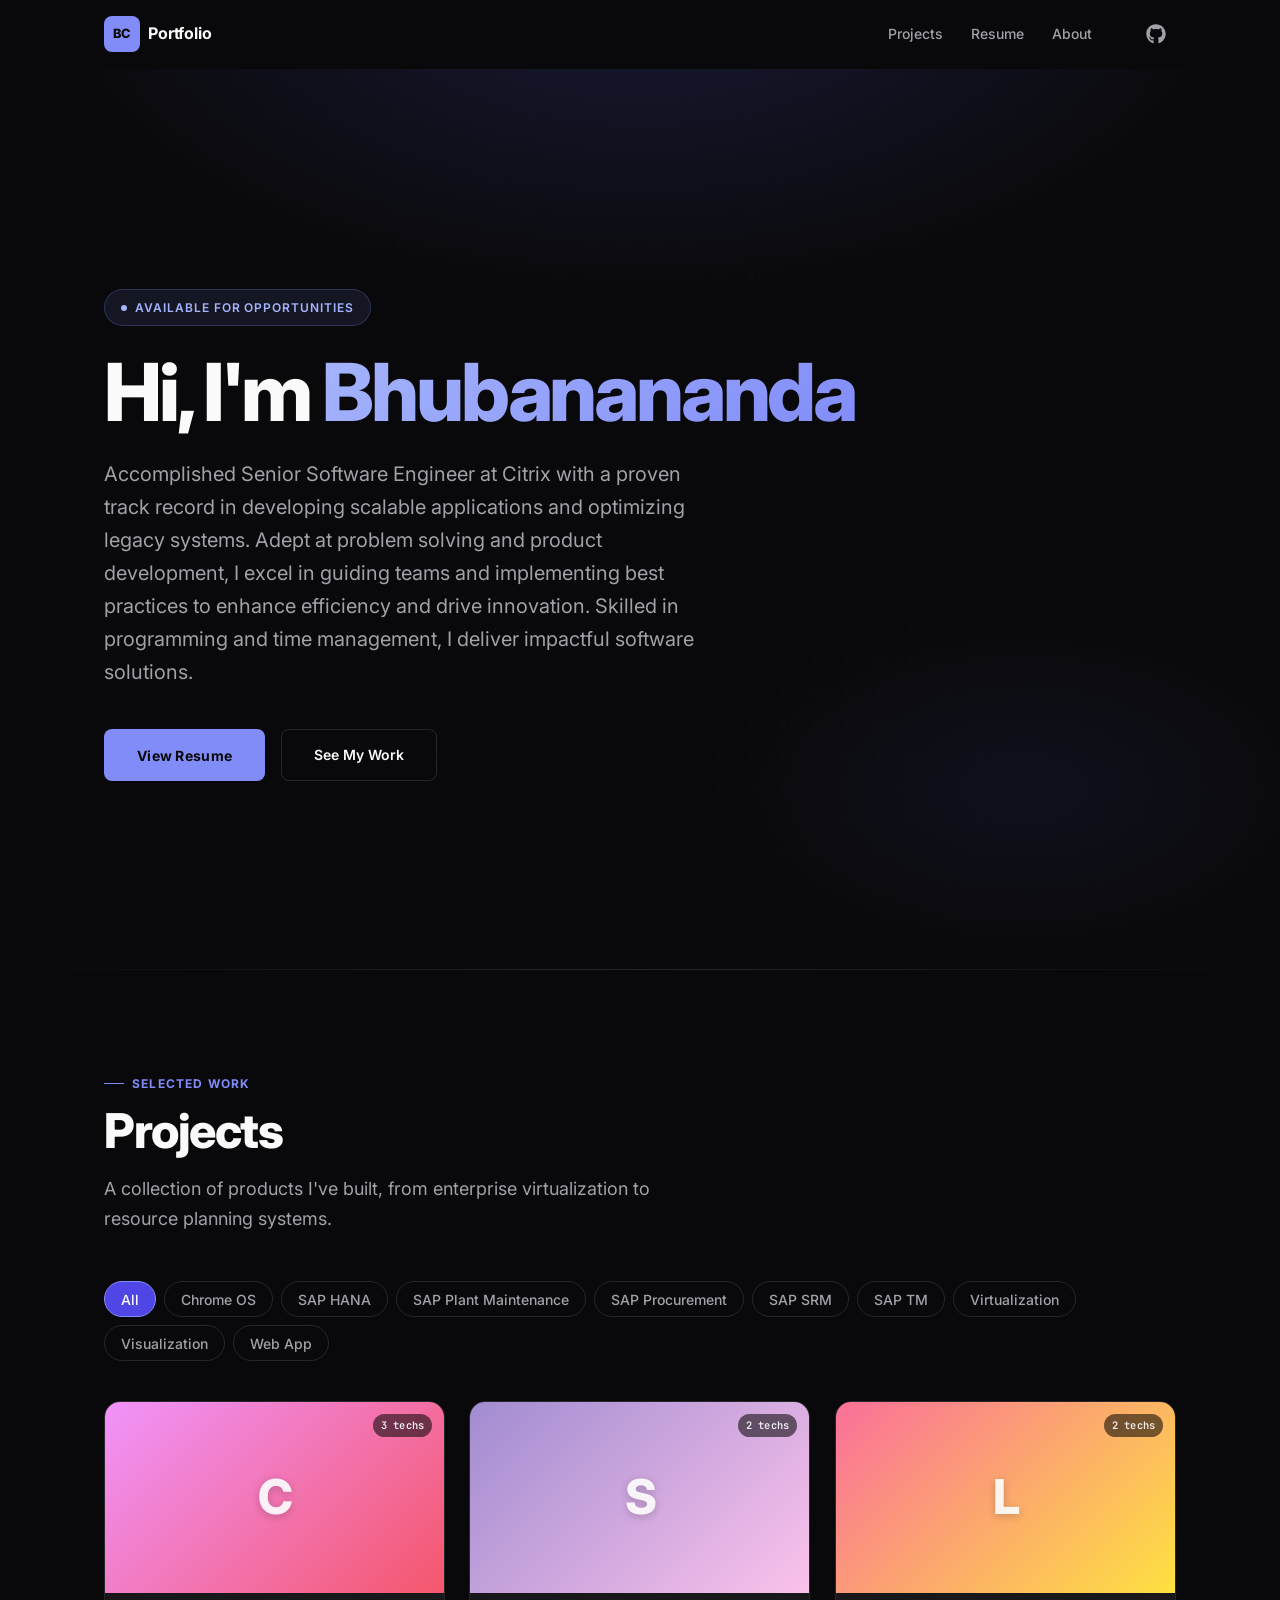
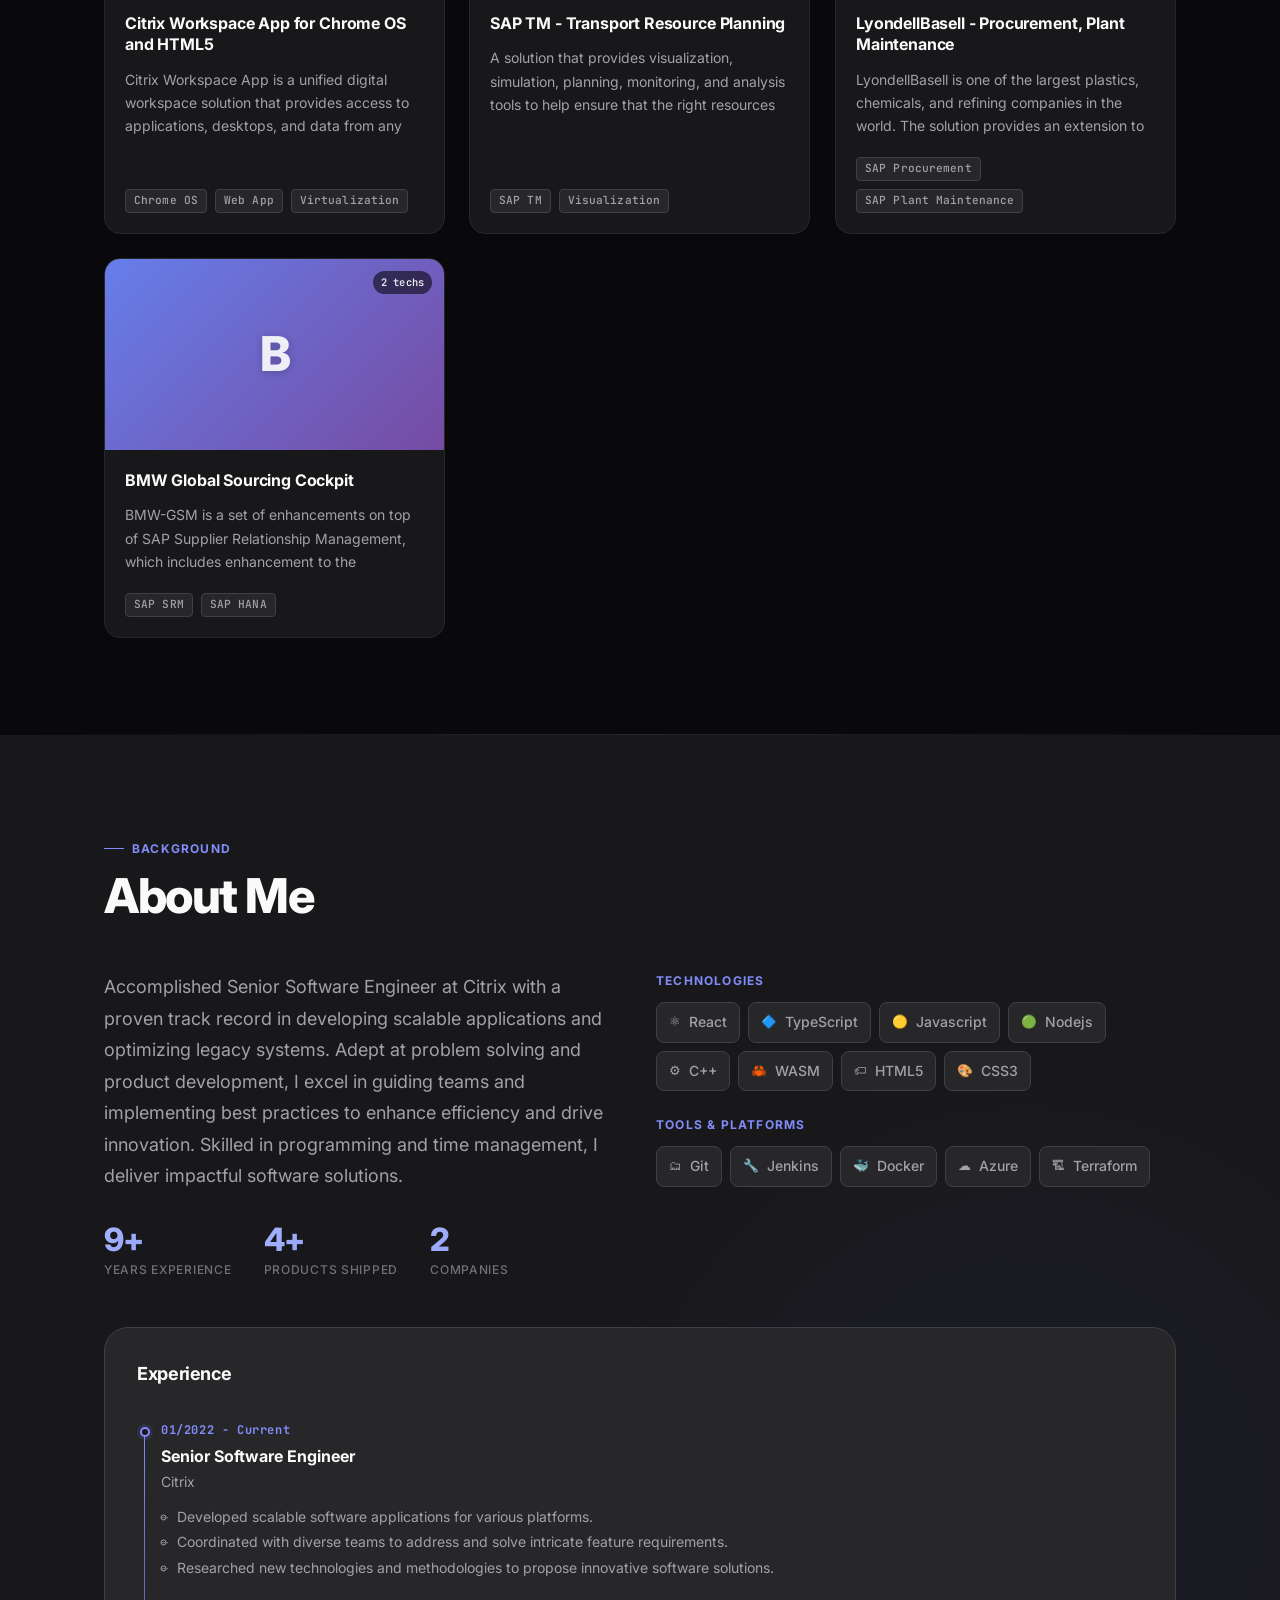
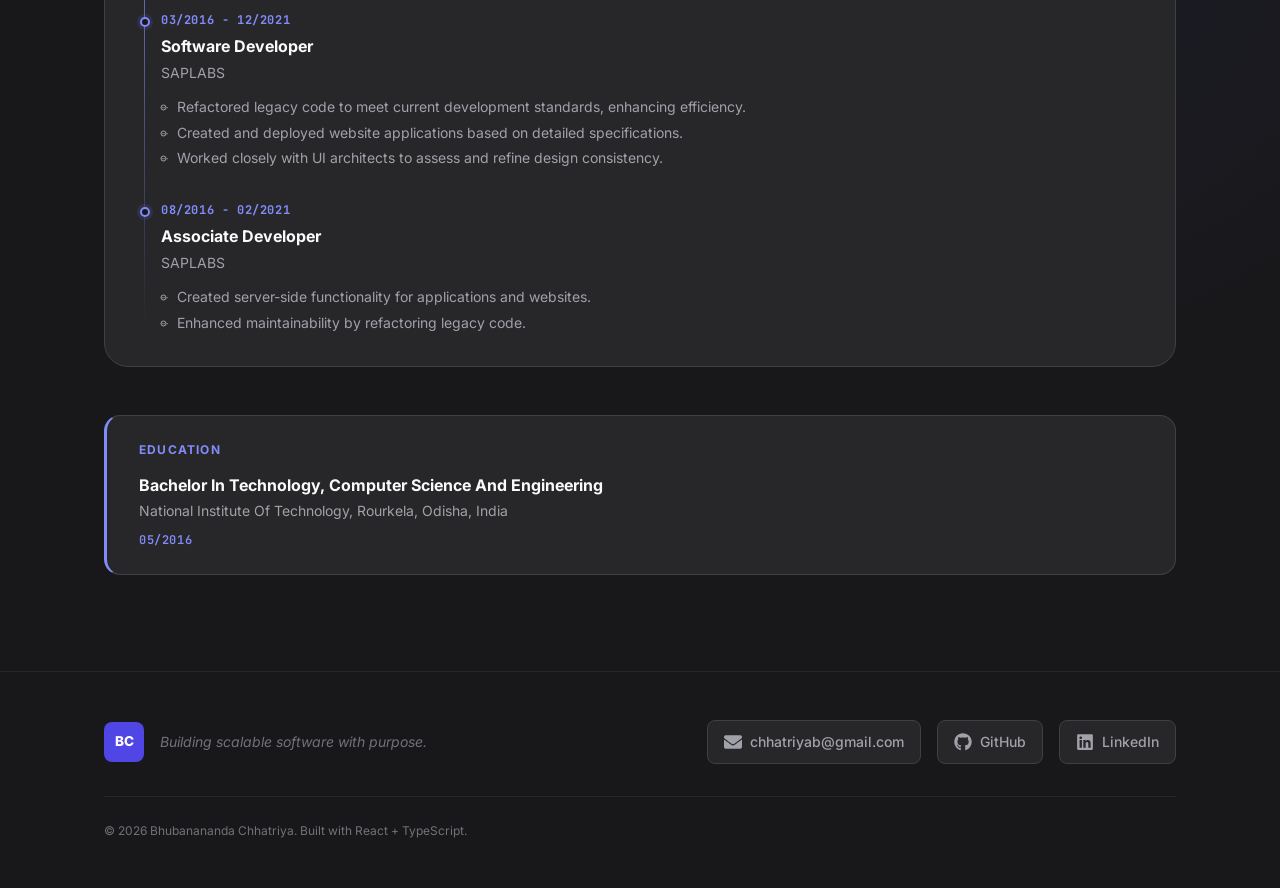
==== commit 750bf09b: "'public-release-1'" ====
--- a/index.html
+++ b/index.html
@@ -1 +1 @@
-<!doctype html><html lang="en"><head><meta charset="UTF-8"/><meta name="viewport" content="width=device-width,initial-scale=1"/><meta name="description" content="Professional portfolio showcasing projects, experience, and skills"/><title>Portfolio</title><script defer="defer" src="js/331.67e165b4aca4cdfbe5f4.js"></script><script defer="defer" src="js/main.1892ff15a9430dcfe7e5.js"></script><link href="css/main.c4a2a51ad268a4b55a95.css" rel="stylesheet"></head><body><div id="root"></div></body></html>+<!doctype html><html lang="en"><head><meta charset="UTF-8"/><meta name="viewport" content="width=device-width,initial-scale=1"/><meta name="description" content="Professional portfolio showcasing projects, experience, and skills"/><title>Portfolio</title><script defer="defer" src="js/331.1fd0ab85547650fd7c1e.js"></script><script defer="defer" src="js/main.4c0dd98629563ed43dd6.js"></script><link href="css/main.8400d3b0b3e47e4e4328.css" rel="stylesheet"></head><body><div id="root"></div></body></html>
--- a/css/main.8400d3b0b3e47e4e4328.css
+++ b/css/main.8400d3b0b3e47e4e4328.css
@@ -0,0 +1,2133 @@
+@import url(https://fonts.googleapis.com/css2?family=Inter:ital,wght@0,300;0,400;0,500;0,600;0,700;0,800;0,900;1,400&family=JetBrains+Mono:wght@400;500;600&display=swap);
+@import url(https://fonts.googleapis.com/css2?family=Inter:wght@300;400;500;600;700;800&display=swap);
+.soCQ1k4A {
+  position: sticky;
+  top: 0;
+  z-index: 100;
+  transition: background var(--ease-base), border-color var(--ease-base), box-shadow var(--ease-base);
+  border-bottom: 1px solid transparent;
+}
+
+.OMd0cVBI {
+  background: rgba(9, 9, 11, 0.85);
+  backdrop-filter: blur(16px);
+  -webkit-backdrop-filter: blur(16px);
+  border-bottom-color: var(--bg-elevated);
+  box-shadow: 0 1px 24px rgba(0, 0, 0, 0.5);
+}
+
+.Yck4jDbu {
+  display: flex;
+  align-items: center;
+  gap: var(--space-8);
+  height: var(--header-height);
+  max-width: var(--max-width);
+  margin: 0 auto;
+  padding: 0 var(--space-6);
+}
+
+/* ── Logo ── */
+.r1pmIGwX {
+  display: flex;
+  align-items: center;
+  gap: var(--space-2);
+  text-decoration: none;
+  flex-shrink: 0;
+  transition: opacity var(--ease-fast);
+}
+
+.r1pmIGwX:hover {
+  opacity: 0.8;
+}
+
+.H6YdFY9y {
+  display: flex;
+  align-items: center;
+  justify-content: center;
+  width: 36px;
+  height: 36px;
+  background: var(--accent);
+  color: var(--bg-base);
+  font-size: 0.8rem;
+  font-weight: 800;
+  border-radius: var(--radius-md);
+  letter-spacing: -0.02em;
+  flex-shrink: 0;
+}
+
+.I9jusKQs {
+  font-size: var(--text-base);
+  font-weight: 700;
+  color: var(--text-primary);
+  letter-spacing: -0.01em;
+}
+
+/* ── Desktop nav ── */
+.yL3AxWk7 {
+  margin-left: auto;
+}
+
+.BnSQzUet {
+  display: flex;
+  align-items: center;
+  gap: var(--space-1);
+  list-style: none;
+}
+
+.QROOJtyK {
+  position: relative;
+  display: block;
+  padding: var(--space-2) var(--space-3);
+  font-size: var(--text-sm);
+  font-weight: 500;
+  color: var(--text-secondary);
+  border-radius: var(--radius-md);
+  transition: color var(--ease-fast), background var(--ease-fast);
+  text-decoration: none;
+}
+
+.QROOJtyK:hover {
+  color: var(--text-primary);
+  background: rgba(255, 255, 255, 0.04);
+}
+
+.QROOJtyK.aAn92Tia {
+  color: var(--accent-bright);
+}
+
+.QROOJtyK.aAn92Tia::after {
+  content: '';
+  position: absolute;
+  bottom: -2px;
+  left: var(--space-3);
+  right: var(--space-3);
+  height: 2px;
+  background: var(--accent);
+  border-radius: var(--radius-full);
+}
+
+/* ── Right actions ── */
+.vXkPXswb {
+  display: flex;
+  align-items: center;
+  gap: var(--space-3);
+}
+
+.R1zETvuG {
+  display: flex;
+  align-items: center;
+  justify-content: center;
+  width: 40px;
+  height: 40px;
+  border-radius: var(--radius-md);
+  color: var(--text-secondary);
+  transition: color var(--ease-fast), background var(--ease-fast);
+  text-decoration: none;
+}
+
+.R1zETvuG:hover {
+  color: var(--text-primary);
+  background: var(--bg-elevated);
+}
+
+/* ── Mobile menu button ── */
+.vYCovsk5 {
+  display: none;
+  flex-direction: column;
+  align-items: center;
+  justify-content: center;
+  gap: 5px;
+  width: 44px;
+  height: 44px;
+  border-radius: var(--radius-md);
+  border: 1px solid var(--bg-elevated);
+  background: var(--bg-surface);
+  cursor: pointer;
+  transition: border-color var(--ease-fast);
+}
+
+.vYCovsk5:hover {
+  border-color: var(--accent);
+}
+
+.vYCovsk5 span {
+  display: block;
+  width: 18px;
+  height: 1.5px;
+  background: var(--text-primary);
+  border-radius: var(--radius-full);
+  transition: transform var(--ease-base), opacity var(--ease-base);
+  transform-origin: center;
+}
+
+.qMI8nob9 span:nth-child(1) {
+  transform: translateY(6.5px) rotate(45deg);
+}
+
+.qMI8nob9 span:nth-child(2) {
+  opacity: 0;
+  transform: scaleX(0);
+}
+
+.qMI8nob9 span:nth-child(3) {
+  transform: translateY(-6.5px) rotate(-45deg);
+}
+
+/* ── Mobile menu overlay ── */
+.KMwf4cBL {
+  display: none;
+  position: fixed;
+  inset: 0;
+  background: rgba(0, 0, 0, 0.6);
+  backdrop-filter: blur(4px);
+  z-index: 98;
+  opacity: 0;
+  transition: opacity var(--ease-base);
+}
+
+.C6mewAbz {
+  display: block;
+  opacity: 1;
+}
+
+/* ── Mobile menu panel ── */
+.ZGM081hI {
+  display: none;
+  position: fixed;
+  top: 0;
+  right: 0;
+  bottom: 0;
+  width: min(360px, 85vw);
+  background: var(--bg-surface);
+  border-left: 1px solid var(--bg-elevated);
+  z-index: 99;
+  padding: var(--space-24) var(--space-8) var(--space-8);
+  transform: translateX(100%);
+  transition: transform var(--ease-slow);
+  overflow-y: auto;
+}
+
+.rXCAO5PL {
+  display: block;
+  transform: translateX(0);
+}
+
+.BGtFK9Fj {
+  list-style: none;
+  display: flex;
+  flex-direction: column;
+  gap: var(--space-2);
+}
+
+.AZ6DgVcJ {
+  opacity: 0;
+  transform: translateX(20px);
+  transition: opacity var(--ease-base), transform var(--ease-base);
+}
+
+.rXCAO5PL .AZ6DgVcJ {
+  opacity: 1;
+  transform: translateX(0);
+}
+
+.YRG5dtf8 {
+  display: flex;
+  align-items: center;
+  gap: var(--space-4);
+  padding: var(--space-4) var(--space-3);
+  border-radius: var(--radius-lg);
+  font-size: var(--text-xl);
+  font-weight: 700;
+  color: var(--text-secondary);
+  text-decoration: none;
+  transition: all var(--ease-fast);
+  min-height: 56px;
+}
+
+.YRG5dtf8:hover,
+.YRG5dtf8.aAn92Tia {
+  color: var(--text-primary);
+  background: var(--bg-elevated);
+}
+
+.YRG5dtf8.aAn92Tia {
+  color: var(--accent-bright);
+}
+
+.ncVwVH1l {
+  font-size: var(--text-xs);
+  font-weight: 700;
+  color: var(--accent);
+  font-family: var(--font-mono);
+  letter-spacing: 0.05em;
+  min-width: 24px;
+}
+
+/* ── Responsive ── */
+@media (max-width: 768px) {
+  .yL3AxWk7 {
+    display: none;
+  }
+
+  .R1zETvuG {
+    display: none;
+  }
+
+  .vYCovsk5 {
+    display: flex;
+  }
+
+  .Yck4jDbu {
+    padding: 0 var(--space-4);
+  }
+}
+.q6XbB1Dm {
+  background: var(--bg-surface);
+  border-top: 1px solid var(--bg-elevated);
+  margin-top: auto;
+}
+
+.nvvF9qYa {
+  max-width: var(--max-width);
+  margin: 0 auto;
+  padding: var(--space-12) var(--space-6);
+  display: grid;
+  gap: var(--space-8);
+}
+
+.J6WHbiqa {
+  display: flex;
+  align-items: center;
+  gap: var(--space-4);
+}
+
+.XjH3MPJC {
+  display: flex;
+  align-items: center;
+  justify-content: center;
+  width: 40px;
+  height: 40px;
+  background: var(--accent-dim);
+  color: var(--text-primary);
+  font-size: 0.85rem;
+  font-weight: 800;
+  border-radius: var(--radius-md);
+  flex-shrink: 0;
+}
+
+.Ncu8lU56 {
+  font-size: var(--text-sm);
+  color: var(--text-muted);
+  font-style: italic;
+}
+
+.bD0HafWX {
+  display: flex;
+  flex-wrap: wrap;
+  gap: var(--space-4);
+}
+
+.IFg33mGu {
+  display: inline-flex;
+  align-items: center;
+  gap: var(--space-2);
+  padding: var(--space-2) var(--space-4);
+  background: var(--bg-elevated);
+  border: 1px solid var(--bg-overlay);
+  border-radius: var(--radius-md);
+  color: var(--text-secondary);
+  font-size: var(--text-sm);
+  font-weight: 500;
+  text-decoration: none;
+  transition: all var(--ease-fast);
+  min-height: 44px;
+}
+
+.IFg33mGu:hover {
+  color: var(--text-primary);
+  border-color: var(--accent);
+  background: rgba(129, 140, 248, 0.08);
+}
+
+.I3nmSjqy {
+  padding-top: var(--space-6);
+  border-top: 1px solid var(--bg-elevated);
+}
+
+.d2dO_xmM {
+  font-size: var(--text-xs);
+  color: var(--text-muted);
+}
+
+@media (min-width: 768px) {
+  .nvvF9qYa {
+    grid-template-columns: 1fr auto;
+    grid-template-rows: auto auto;
+    align-items: center;
+  }
+
+  .I3nmSjqy {
+    grid-column: 1 / -1;
+  }
+}
+.VTDVaqtN {
+  display: flex;
+  flex-direction: column;
+  border-radius: var(--radius-xl);
+  background: var(--bg-surface);
+  border: 1px solid var(--bg-elevated);
+  overflow: hidden;
+  height: 100%;
+  transition: border-color var(--ease-base), box-shadow var(--ease-base), transform var(--ease-base);
+}
+
+.VTDVaqtN:hover {
+  border-color: rgba(129, 140, 248, 0.4);
+  box-shadow: 0 0 0 1px rgba(129, 140, 248, 0.15), var(--shadow-lg);
+  transform: translateY(-4px);
+}
+
+/* ── Thumbnail ── */
+.F3OiZ_pT {
+  position: relative;
+  width: 100%;
+  aspect-ratio: 16 / 9;
+  display: flex;
+  align-items: center;
+  justify-content: center;
+  overflow: hidden;
+  flex-shrink: 0;
+}
+
+.nfvXUHqF {
+  width: 100%;
+  height: 100%;
+  object-fit: cover;
+  transition: transform var(--ease-slow);
+}
+
+.VTDVaqtN:hover .nfvXUHqF {
+  transform: scale(1.04);
+}
+
+.YYmeqp_X {
+  font-size: 3rem;
+  font-weight: 800;
+  color: rgba(255, 255, 255, 0.9);
+  letter-spacing: -0.04em;
+  text-shadow: 0 2px 8px rgba(0, 0, 0, 0.2);
+  user-select: none;
+}
+
+.LWNGV8tl {
+  position: absolute;
+  top: var(--space-3);
+  right: var(--space-3);
+  padding: 3px 8px;
+  background: rgba(0, 0, 0, 0.55);
+  backdrop-filter: blur(8px);
+  -webkit-backdrop-filter: blur(8px);
+  border-radius: var(--radius-full);
+  font-size: 0.65rem;
+  font-weight: 600;
+  color: rgba(255, 255, 255, 0.9);
+  letter-spacing: 0.02em;
+  font-family: var(--font-mono);
+}
+
+/* ── Body ── */
+._xaHyZXY {
+  padding: var(--space-5);
+  flex: 1;
+  display: flex;
+  flex-direction: column;
+  gap: var(--space-3);
+}
+
+.hw3Py4xI {
+  font-size: var(--text-base);
+  font-weight: 700;
+  color: var(--text-primary);
+  line-height: 1.35;
+  letter-spacing: -0.01em;
+}
+
+.LdNnG8te {
+  font-size: var(--text-sm);
+  color: var(--text-secondary);
+  line-height: 1.65;
+  flex: 1;
+  max-height: 4.95em;
+  /* 3 lines × 1.65 line-height */
+  overflow: hidden;
+  transition: max-height 0.35s ease;
+}
+
+.VTDVaqtN:hover .LdNnG8te {
+  max-height: 20em;
+  /* generous cap — accommodates any description */
+}
+
+.S89LGXaC {
+  display: flex;
+  flex-wrap: wrap;
+  gap: var(--space-2);
+  margin-top: auto;
+  padding-top: var(--space-2);
+}
+
+.TUQE6Tqk {
+  padding: 2px 8px;
+  background: var(--bg-elevated);
+  border: 1px solid var(--bg-overlay);
+  border-radius: var(--radius-sm);
+  font-size: 0.7rem;
+  font-weight: 500;
+  color: var(--text-secondary);
+  font-family: var(--font-mono);
+  letter-spacing: 0.01em;
+}
+
+/* ── Links ── */
+.cR1PSGRd {
+  display: flex;
+  gap: var(--space-2);
+  padding-top: var(--space-3);
+  border-top: 1px solid var(--bg-elevated);
+  margin-top: var(--space-2);
+}
+
+.He2unegG {
+  display: inline-flex;
+  align-items: center;
+  gap: var(--space-1);
+  padding: var(--space-2) var(--space-3);
+  background: var(--bg-elevated);
+  border: 1px solid var(--bg-overlay);
+  border-radius: var(--radius-md);
+  font-size: var(--text-xs);
+  font-weight: 600;
+  color: var(--text-secondary);
+  text-decoration: none;
+  transition: all var(--ease-fast);
+  min-height: 36px;
+  letter-spacing: 0.02em;
+  text-transform: uppercase;
+}
+
+.He2unegG:hover {
+  color: var(--text-primary);
+  border-color: var(--accent);
+  background: rgba(129, 140, 248, 0.08);
+}
+.v088Fsdg {
+  padding: var(--space-24) 0;
+  background: var(--bg-base);
+}
+
+.KwbEr7wj {
+  max-width: var(--max-width);
+  margin: 0 auto;
+  padding: 0 var(--space-6);
+}
+
+.olO4r8yb {
+  margin-bottom: var(--space-12);
+}
+
+/* ── Filters ── */
+.Lzuzn7pq {
+  display: flex;
+  flex-wrap: wrap;
+  gap: var(--space-2);
+  margin-bottom: var(--space-10);
+}
+
+.INrTqe0b {
+  padding: var(--space-2) var(--space-4);
+  border-radius: var(--radius-full);
+  border: 1px solid var(--bg-elevated);
+  background: transparent;
+  color: var(--text-secondary);
+  font-size: var(--text-sm);
+  font-weight: 500;
+  cursor: pointer;
+  transition: all var(--ease-fast);
+  min-height: 36px;
+}
+
+.INrTqe0b:hover {
+  border-color: var(--accent);
+  color: var(--accent-bright);
+}
+
+.USgRCFvA {
+  background: var(--accent-dim);
+  border-color: var(--accent);
+  color: var(--text-primary);
+}
+
+.USgRCFvA:hover {
+  background: var(--accent);
+  color: var(--bg-base);
+}
+
+/* ── Grid ── */
+.QlcSLsTW {
+  display: grid;
+  gap: var(--space-6);
+  list-style: none;
+  grid-template-columns: 1fr;
+}
+
+@media (min-width: 600px) {
+  .QlcSLsTW {
+    grid-template-columns: repeat(2, 1fr);
+  }
+
+  .KwbEr7wj {
+    padding: 0 var(--space-4);
+  }
+}
+
+@media (min-width: 1024px) {
+  .QlcSLsTW {
+    grid-template-columns: repeat(3, 1fr);
+  }
+
+  .KwbEr7wj {
+    padding: 0 var(--space-6);
+  }
+}
+
+@media (max-width: 768px) {
+  .v088Fsdg {
+    padding: var(--space-16) 0;
+  }
+
+  .olO4r8yb {
+    margin-bottom: var(--space-8);
+  }
+}
+
+@media (max-width: 480px) {
+  .v088Fsdg {
+    padding: var(--space-12) 0;
+  }
+
+  .KwbEr7wj {
+    padding: 0 var(--space-3);
+  }
+}
+.yMeKHafb {
+  padding: var(--space-24) 0;
+  background: var(--bg-surface);
+  position: relative;
+}
+
+.yMeKHafb::before {
+  content: '';
+  position: absolute;
+  inset: 0;
+  background: radial-gradient(ellipse 60% 50% at 80% 50%, rgba(99, 102, 241, 0.06), transparent 60%);
+  pointer-events: none;
+}
+
+.yIa5nhgC {
+  max-width: var(--max-width);
+  margin: 0 auto;
+  padding: 0 var(--space-6);
+  position: relative;
+  z-index: 1;
+}
+
+.NgNt2umc {
+  margin-bottom: var(--space-12);
+}
+
+/* ── Main grid ── */
+.s9bYwFGX {
+  display: grid;
+  gap: var(--space-8);
+  grid-template-columns: 1fr;
+}
+
+@media (min-width: 768px) {
+  .s9bYwFGX {
+    grid-template-columns: 1fr 1fr;
+  }
+
+  /* Timeline spans full width */
+  .ghnHO07r {
+    grid-column: 1 / -1;
+  }
+
+  .FnZrkcdX {
+    grid-column: 1 / -1;
+  }
+}
+
+@media (min-width: 1024px) {
+  .s9bYwFGX {
+    grid-template-columns: 1fr 1fr;
+    row-gap: var(--space-12);
+  }
+}
+
+/* ── Bio ── */
+.dleNKQrX {
+  display: flex;
+  flex-direction: column;
+  gap: var(--space-8);
+}
+
+.T0yRK0yF {
+  font-size: var(--text-lg);
+  color: var(--text-secondary);
+  line-height: 1.75;
+}
+
+.osOFUEwh {
+  display: flex;
+  gap: var(--space-8);
+  flex-wrap: wrap;
+}
+
+.uZXd_4GQ {
+  display: flex;
+  flex-direction: column;
+  gap: var(--space-1);
+}
+
+.tucTYCaI {
+  font-size: var(--text-3xl);
+  font-weight: 800;
+  color: var(--text-primary);
+  letter-spacing: -0.04em;
+  line-height: 1;
+  background: linear-gradient(135deg, var(--accent-bright), var(--accent));
+  -webkit-background-clip: text;
+  -webkit-text-fill-color: transparent;
+  background-clip: text;
+}
+
+.DfrkosM0 {
+  font-size: var(--text-xs);
+  color: var(--text-muted);
+  font-weight: 500;
+  text-transform: uppercase;
+  letter-spacing: 0.06em;
+}
+
+/* ── Skills ── */
+.RpSzOhuA {
+  display: flex;
+  flex-direction: column;
+  gap: var(--space-6);
+}
+
+
+.qHwSwrqA {
+  font-size: var(--text-xs);
+  font-weight: 700;
+  color: var(--accent);
+  text-transform: uppercase;
+  letter-spacing: 0.1em;
+  margin-bottom: var(--space-3);
+}
+
+.lxXsKKkX {
+  display: flex;
+  flex-wrap: wrap;
+  gap: var(--space-2);
+  list-style: none;
+}
+
+.RfaTYQIP {
+  display: flex;
+  align-items: center;
+  gap: var(--space-2);
+  padding: var(--space-2) var(--space-3);
+  background: var(--bg-elevated);
+  border: 1px solid var(--bg-overlay);
+  border-radius: var(--radius-md);
+  font-size: var(--text-sm);
+  font-weight: 500;
+  color: var(--text-secondary);
+  transition: all var(--ease-fast);
+}
+
+.RfaTYQIP:hover {
+  color: var(--text-primary);
+  border-color: rgba(129, 140, 248, 0.4);
+  background: rgba(129, 140, 248, 0.06);
+}
+
+.E2NuJSo6 {
+  font-size: 0.9em;
+  line-height: 1;
+}
+
+/* ── Timeline ── */
+.ghnHO07r {
+  padding: var(--space-8);
+  background: var(--bg-elevated);
+  border: 1px solid var(--bg-overlay);
+  border-radius: var(--radius-2xl);
+}
+
+.LYH0wt8T {
+  font-size: var(--text-lg);
+  font-weight: 700;
+  color: var(--text-primary);
+  margin-bottom: var(--space-8);
+  letter-spacing: -0.02em;
+}
+
+.U_Dcqr6Y {
+  display: flex;
+  flex-direction: column;
+  gap: var(--space-8);
+  position: relative;
+  padding-left: var(--space-6);
+  list-style: none;
+}
+
+.U_Dcqr6Y::before {
+  content: '';
+  position: absolute;
+  left: 7px;
+  top: 8px;
+  bottom: 8px;
+  width: 1px;
+  background: linear-gradient(to bottom, var(--accent), transparent);
+}
+
+.iKTs3LQ3 {
+  position: relative;
+}
+
+.Jyl9Cb_u {
+  position: absolute;
+  left: calc(-1 * var(--space-6) + 3px);
+  top: 6px;
+  width: 10px;
+  height: 10px;
+  border-radius: 50%;
+  background: var(--bg-surface);
+  border: 2px solid var(--accent);
+  box-shadow: 0 0 0 3px rgba(99, 102, 241, 0.15);
+}
+
+.DqgebSed {
+  font-size: var(--text-xs);
+  font-weight: 700;
+  color: var(--accent);
+  letter-spacing: 0.05em;
+  font-family: var(--font-mono);
+  margin-bottom: var(--space-1);
+}
+
+.SKv4wKq7 {
+  font-size: var(--text-base);
+  font-weight: 700;
+  color: var(--text-primary);
+  margin-bottom: 2px;
+}
+
+.H2l_crIW {
+  font-size: var(--text-sm);
+  color: var(--text-secondary);
+  margin-bottom: var(--space-3);
+}
+
+.SbNbDPlc {
+  padding-left: var(--space-4);
+  display: flex;
+  flex-direction: column;
+  gap: var(--space-1);
+}
+
+.SbNbDPlc li {
+  font-size: var(--text-sm);
+  color: var(--text-secondary);
+  line-height: 1.55;
+  position: relative;
+}
+
+.SbNbDPlc li::before {
+  content: '–';
+  position: absolute;
+  left: -1rem;
+  color: var(--text-muted);
+}
+
+/* ── Education ── */
+.FnZrkcdX {
+  padding: var(--space-6) var(--space-8);
+  background: var(--bg-elevated);
+  border: 1px solid var(--bg-overlay);
+  border-radius: var(--radius-xl);
+  border-left: 3px solid var(--accent);
+}
+
+.cPypNpOH {
+  font-size: var(--text-xs);
+  font-weight: 700;
+  color: var(--accent);
+  text-transform: uppercase;
+  letter-spacing: 0.1em;
+  margin-bottom: var(--space-4);
+}
+
+
+.Y1xDWQDt {
+  font-size: var(--text-base);
+  font-weight: 700;
+  color: var(--text-primary);
+  line-height: 1.35;
+  margin-bottom: var(--space-1);
+}
+
+.PXYk0XY5 {
+  font-size: var(--text-sm);
+  color: var(--text-secondary);
+  margin-bottom: var(--space-2);
+}
+
+.HZY6fNaG {
+  font-size: var(--text-xs);
+  font-weight: 600;
+  color: var(--accent);
+  font-family: var(--font-mono);
+  letter-spacing: 0.05em;
+}
+
+/* ── Responsive ── */
+@media (max-width: 768px) {
+  .yMeKHafb {
+    padding: var(--space-16) 0;
+  }
+
+  .yIa5nhgC {
+    padding: 0 var(--space-4);
+  }
+
+  .NgNt2umc {
+    margin-bottom: var(--space-8);
+  }
+
+  .osOFUEwh {
+    gap: var(--space-6);
+  }
+
+  .ghnHO07r,
+  .FnZrkcdX {
+    padding: var(--space-5);
+  }
+}
+
+@media (max-width: 480px) {
+  .yMeKHafb {
+    padding: var(--space-12) 0;
+  }
+
+  .yIa5nhgC {
+    padding: 0 var(--space-3);
+  }
+
+  .T0yRK0yF {
+    font-size: var(--text-base);
+  }
+}
+/* ═══════════════════════════════════════════════
+   DESIGN TOKENS
+═══════════════════════════════════════════════ */
+:root {
+  /* Backgrounds */
+  --bg-base: #09090B;
+  /* zinc-950 */
+  --bg-surface: #18181B;
+  /* zinc-900 */
+  --bg-elevated: #27272A;
+  /* zinc-800 */
+  --bg-overlay: #3F3F46;
+  /* zinc-700 */
+
+  /* Text — all WCAG AA on --bg-base */
+  --text-primary: #FAFAFA;
+  /* 18.1:1 ✅ AAA */
+  --text-secondary: #A1A1AA;
+  /* 7.1:1  ✅ AA  */
+  --text-muted: #71717A;
+  /* decorative only */
+
+  /* Accent — Indigo */
+  --accent: #818CF8;
+  /* indigo-400 — 7.8:1 on base ✅ */
+  --accent-bright: #A5B4FC;
+  /* indigo-300 — 10.4:1 ✅ */
+  --accent-dim: #4F46E5;
+  /* indigo-600 — bg use */
+  --accent-glow: rgba(99, 102, 241, 0.15);
+
+  /* Borders */
+  --border: #27272A;
+  /* zinc-800 */
+  --border-focus: #818CF8;
+  /* indigo-400 */
+
+  /* Status */
+  --success: #4ADE80;
+  --warning: #FACC15;
+  --error: #F87171;
+
+  /* Typography */
+  --font-sans: 'Inter', -apple-system, BlinkMacSystemFont, 'Segoe UI', sans-serif;
+  --font-mono: 'JetBrains Mono', 'Fira Code', 'Cascadia Code', monospace;
+
+  /* Fluid type scale */
+  --text-xs: clamp(0.7rem, 1.4vw, 0.75rem);
+  --text-sm: clamp(0.8rem, 1.6vw, 0.875rem);
+  --text-base: clamp(0.9rem, 1.8vw, 1rem);
+  --text-lg: clamp(1rem, 2vw, 1.125rem);
+  --text-xl: clamp(1.1rem, 2.4vw, 1.25rem);
+  --text-2xl: clamp(1.25rem, 2.8vw, 1.5rem);
+  --text-3xl: clamp(1.5rem, 3.5vw, 2rem);
+  --text-4xl: clamp(2rem, 5vw, 3rem);
+  --text-5xl: clamp(2.5rem, 6vw, 3.75rem);
+  --text-6xl: clamp(3rem, 8vw, 5rem);
+
+  /* Spacing */
+  --space-1: 0.25rem;
+  --space-2: 0.5rem;
+  --space-3: 0.75rem;
+  --space-4: 1rem;
+  --space-5: 1.25rem;
+  --space-6: 1.5rem;
+  --space-8: 2rem;
+  --space-10: 2.5rem;
+  --space-12: 3rem;
+  --space-16: 4rem;
+  --space-20: 5rem;
+  --space-24: 6rem;
+  --space-32: 8rem;
+
+  /* Radius */
+  --radius-sm: 4px;
+  --radius-md: 8px;
+  --radius-lg: 12px;
+  --radius-xl: 16px;
+  --radius-2xl: 24px;
+  --radius-full: 9999px;
+
+  /* Shadows */
+  --shadow-sm: 0 1px 3px 0 rgba(0, 0, 0, 0.4);
+  --shadow-md: 0 4px 12px 0 rgba(0, 0, 0, 0.5);
+  --shadow-lg: 0 10px 30px 0 rgba(0, 0, 0, 0.6);
+  --shadow-xl: 0 20px 50px 0 rgba(0, 0, 0, 0.7);
+  --shadow-glow: 0 0 40px var(--accent-glow);
+
+  /* Transitions */
+  --ease-fast: 150ms ease;
+  --ease-base: 250ms ease;
+  --ease-slow: 400ms ease;
+  --ease-spring: 300ms cubic-bezier(0.34, 1.56, 0.64, 1);
+
+  /* Layout */
+  --max-width: 1120px;
+  --header-height: 68px;
+
+  /* Legacy aliases (keep components working) */
+  --color-bg: var(--bg-base);
+  --color-bg-secondary: var(--bg-surface);
+  --color-bg-tertiary: var(--bg-elevated);
+  --color-text: var(--text-primary);
+  --color-text-secondary: var(--text-secondary);
+  --color-text-light: var(--text-muted);
+  --color-primary: var(--accent);
+  --color-primary-light: var(--accent-bright);
+  --color-primary-dark: var(--accent-dim);
+  --color-border: var(--border);
+  --color-border-hover: var(--border-focus);
+  --font-family-base: var(--font-sans);
+  --font-family-mono: var(--font-mono);
+  --spacing-xs: var(--space-1);
+  --spacing-sm: var(--space-2);
+  --spacing-md: var(--space-4);
+  --spacing-lg: var(--space-6);
+  --spacing-xl: var(--space-10);
+  --spacing-2xl: var(--space-16);
+  --spacing-3xl: var(--space-24);
+  --border-radius-sm: var(--radius-sm);
+  --border-radius-md: var(--radius-md);
+  --border-radius-lg: var(--radius-lg);
+  --border-radius-full: var(--radius-full);
+  --transition-fast: var(--ease-fast);
+  --transition-base: var(--ease-base);
+  --container-max-width: var(--max-width);
+  --header-height-alias: var(--header-height);
+  --shadow-sm-alias: var(--shadow-sm);
+  --shadow-md-alias: var(--shadow-md);
+  --shadow-lg-alias: var(--shadow-lg);
+}
+
+/* ═══════════════════════════════════════════════
+   RESET & BASE
+═══════════════════════════════════════════════ */
+*,
+*::before,
+*::after {
+  margin: 0;
+  padding: 0;
+  box-sizing: border-box;
+}
+
+html {
+  font-size: 16px;
+  scroll-behavior: smooth;
+  -webkit-text-size-adjust: 100%;
+  text-size-adjust: 100%;
+  background: var(--bg-base);
+}
+
+body {
+  font-family: var(--font-sans);
+  color: var(--text-primary);
+  background: var(--bg-base);
+  line-height: 1.6;
+  -webkit-font-smoothing: antialiased;
+  -moz-osx-font-smoothing: grayscale;
+  overflow-x: hidden;
+}
+
+#root {
+  min-height: 100vh;
+  display: flex;
+  flex-direction: column;
+}
+
+/* ── Skip Link ── */
+.skip-link {
+  position: absolute;
+  top: -100%;
+  left: var(--space-4);
+  padding: var(--space-3) var(--space-6);
+  background: var(--accent);
+  color: var(--bg-base);
+  font-weight: 700;
+  font-size: var(--text-sm);
+  border-radius: 0 0 var(--radius-md) var(--radius-md);
+  z-index: 10000;
+  text-decoration: none;
+  transition: top var(--ease-fast);
+}
+
+.skip-link:focus {
+  top: 0;
+}
+
+/* ── Focus ── */
+:focus-visible {
+  outline: 2px solid var(--accent);
+  outline-offset: 3px;
+  border-radius: var(--radius-sm);
+}
+
+:focus:not(:focus-visible) {
+  outline: none;
+}
+
+/* ── Elements ── */
+a {
+  color: var(--accent);
+  text-decoration: none;
+  transition: color var(--ease-fast);
+}
+
+a:hover {
+  color: var(--accent-bright);
+}
+
+button {
+  font-family: inherit;
+  border: none;
+  background: none;
+  cursor: pointer;
+}
+
+img {
+  max-width: 100%;
+  height: auto;
+  display: block;
+}
+
+/* ════════════════════════════════════════════
+   LAYOUT UTILITIES
+════════════════════════════════════════════ */
+.container {
+  width: 100%;
+  max-width: var(--max-width);
+  margin: 0 auto;
+  padding: 0 var(--space-6);
+}
+
+@media (max-width: 768px) {
+  .container {
+    padding: 0 var(--space-4);
+  }
+}
+
+@media (max-width: 480px) {
+  .container {
+    padding: 0 var(--space-3);
+  }
+}
+
+/* ════════════════════════════════════════════
+   HERO SECTION
+════════════════════════════════════════════ */
+.hero {
+  min-height: 100svh;
+  display: flex;
+  align-items: center;
+  padding: var(--space-32) 0 var(--space-24);
+  position: relative;
+  overflow: hidden;
+}
+
+.hero::before {
+  content: '';
+  position: absolute;
+  inset: 0;
+  background:
+    radial-gradient(ellipse 80% 60% at 50% -10%, rgba(99, 102, 241, 0.18), transparent 60%),
+    radial-gradient(ellipse 50% 40% at 80% 80%, rgba(99, 102, 241, 0.08), transparent 50%);
+  pointer-events: none;
+}
+
+.hero-grid {
+  /* Subtle dot grid */
+  position: absolute;
+  inset: 0;
+  background-image: radial-gradient(circle, rgba(255, 255, 255, 0.04) 1px, transparent 1px);
+  background-size: 32px 32px;
+  pointer-events: none;
+  mask-image: radial-gradient(ellipse 80% 80% at center, black 30%, transparent 100%);
+}
+
+.hero-content {
+  position: relative;
+  z-index: 1;
+  max-width: 860px;
+}
+
+.hero-eyebrow {
+  display: inline-flex;
+  align-items: center;
+  gap: var(--space-2);
+  padding: var(--space-2) var(--space-4);
+  background: rgba(129, 140, 248, 0.1);
+  border: 1px solid rgba(129, 140, 248, 0.25);
+  border-radius: var(--radius-full);
+  font-size: var(--text-xs);
+  font-weight: 600;
+  color: var(--accent-bright);
+  letter-spacing: 0.08em;
+  text-transform: uppercase;
+  margin-bottom: var(--space-6);
+}
+
+.hero-eyebrow::before {
+  content: '';
+  width: 6px;
+  height: 6px;
+  border-radius: 50%;
+  background: var(--accent-bright);
+  animation: pulse-dot 2s ease-in-out infinite;
+}
+
+@keyframes pulse-dot {
+
+  0%,
+  100% {
+    opacity: 1;
+    transform: scale(1);
+  }
+
+  50% {
+    opacity: 0.4;
+    transform: scale(0.7);
+  }
+}
+
+.hero-title {
+  font-size: var(--text-6xl);
+  font-weight: 800;
+  line-height: 1.05;
+  letter-spacing: -0.04em;
+  color: var(--text-primary);
+  margin-bottom: var(--space-6);
+}
+
+.hero-title-accent {
+  background: linear-gradient(135deg, var(--accent-bright) 0%, var(--accent) 100%);
+  -webkit-background-clip: text;
+  -webkit-text-fill-color: transparent;
+  background-clip: text;
+}
+
+.hero-subtitle {
+  font-size: var(--text-xl);
+  color: var(--text-secondary);
+  line-height: 1.65;
+  max-width: 620px;
+  margin-bottom: var(--space-10);
+  font-weight: 400;
+}
+
+.hero-actions {
+  display: flex;
+  gap: var(--space-4);
+  flex-wrap: wrap;
+}
+
+/* ── Buttons — shared base ── */
+.btn-primary,
+.btn-outline {
+  display: inline-flex;
+  align-items: center;
+  justify-content: center;
+  gap: var(--space-2);
+  padding: 0.85rem 2rem;
+  font-size: var(--text-sm);
+  border-radius: var(--radius-md);
+  cursor: pointer;
+  transition: all var(--ease-base);
+  min-height: 48px;
+}
+
+.btn-primary {
+  background: var(--accent);
+  color: var(--bg-base);
+  font-weight: 700;
+  border: 1px solid transparent;
+  letter-spacing: 0.02em;
+}
+
+.btn-primary:hover {
+  background: var(--accent-bright);
+  transform: translateY(-2px);
+  box-shadow: 0 8px 24px rgba(99, 102, 241, 0.35);
+  color: var(--bg-base);
+}
+
+.btn-outline {
+  background: transparent;
+  color: var(--text-primary);
+  font-weight: 600;
+  border: 1px solid var(--bg-elevated);
+}
+
+.btn-outline:hover {
+  border-color: var(--accent);
+  color: var(--accent-bright);
+  background: rgba(129, 140, 248, 0.06);
+  transform: translateY(-2px);
+}
+
+/* ── Sections ── */
+.section {
+  padding: var(--space-24) 0;
+  position: relative;
+}
+
+.section-label {
+  display: inline-flex;
+  align-items: center;
+  gap: var(--space-2);
+  font-size: var(--text-xs);
+  font-weight: 700;
+  color: var(--accent);
+  letter-spacing: 0.1em;
+  text-transform: uppercase;
+  margin-bottom: var(--space-3);
+}
+
+.section-label::before {
+  content: '';
+  width: 20px;
+  height: 1px;
+  background: var(--accent);
+}
+
+.section-heading {
+  font-size: var(--text-4xl);
+  font-weight: 800;
+  color: var(--text-primary);
+  letter-spacing: -0.03em;
+  line-height: 1.1;
+  margin-bottom: var(--space-4);
+}
+
+.section-subheading {
+  font-size: var(--text-lg);
+  color: var(--text-secondary);
+  max-width: 560px;
+  line-height: 1.65;
+}
+
+/* ── Divider ── */
+.divider {
+  height: 1px;
+  background: linear-gradient(90deg, transparent, var(--bg-elevated), transparent);
+}
+
+/* ════════════════════════════════════════════
+   RESPONSIVE ADJUSTMENTS
+════════════════════════════════════════════ */
+@media (max-width: 768px) {
+  .hero {
+    min-height: 90svh;
+    padding: var(--space-24) 0 var(--space-16);
+  }
+
+  .hero-actions {
+    flex-direction: column;
+    align-items: flex-start;
+  }
+
+  .btn-primary,
+  .btn-outline {
+    width: 100%;
+    justify-content: center;
+  }
+
+  .section {
+    padding: var(--space-16) 0;
+  }
+}
+
+@media (max-width: 480px) {
+  .hero {
+    padding: var(--space-20) 0 var(--space-12);
+  }
+
+  .section {
+    padding: var(--space-12) 0;
+  }
+}
+@keyframes fadeInUp {
+  from {
+    opacity: 0;
+    transform: translateY(30px);
+  }
+  to {
+    opacity: 1;
+    transform: translateY(0);
+  }
+}
+
+@keyframes fadeInDown {
+  from {
+    opacity: 0;
+    transform: translateY(-30px);
+  }
+  to {
+    opacity: 1;
+    transform: translateY(0);
+  }
+}
+
+@keyframes fadeInLeft {
+  from {
+    opacity: 0;
+    transform: translateX(-30px);
+  }
+  to {
+    opacity: 1;
+    transform: translateX(0);
+  }
+}
+
+@keyframes fadeInRight {
+  from {
+    opacity: 0;
+    transform: translateX(30px);
+  }
+  to {
+    opacity: 1;
+    transform: translateX(0);
+  }
+}
+
+@keyframes fadeIn {
+  from {
+    opacity: 0;
+  }
+  to {
+    opacity: 1;
+  }
+}
+
+@keyframes slideInFromTop {
+  from {
+    transform: translateY(-100%);
+  }
+  to {
+    transform: translateY(0);
+  }
+}
+
+@keyframes scaleIn {
+  from {
+    opacity: 0;
+    transform: scale(0.92);
+  }
+  to {
+    opacity: 1;
+    transform: scale(1);
+  }
+}
+
+@keyframes float {
+  0% { transform: translateY(0px); }
+  50% { transform: translateY(-10px); }
+  100% { transform: translateY(0px); }
+}
+
+@keyframes pulse-glow {
+  0%, 100% { opacity: 0.5; filter: blur(40px); }
+  50% { opacity: 0.8; filter: blur(60px); }
+}
+
+.animate-fade-in {
+  animation: fadeIn var(--transition-base) forwards;
+}
+
+.animate-fade-in-up {
+  opacity: 0;
+  animation: fadeInUp var(--transition-base) forwards;
+}
+
+.animate-fade-in-down {
+  opacity: 0;
+  animation: fadeInDown var(--transition-base) forwards;
+}
+
+.animate-fade-in-left {
+  opacity: 0;
+  animation: fadeInLeft var(--transition-base) forwards;
+}
+
+.animate-fade-in-right {
+  opacity: 0;
+  animation: fadeInRight var(--transition-base) forwards;
+}
+
+.animate-scale-in {
+  opacity: 0;
+  animation: scaleIn var(--transition-base) forwards;
+}
+
+.animate-float {
+  animation: float 6s ease-in-out infinite;
+}
+
+.stagger-1 { animation-delay: 100ms; }
+.stagger-2 { animation-delay: 200ms; }
+.stagger-3 { animation-delay: 300ms; }
+.stagger-4 { animation-delay: 400ms; }
+.stagger-5 { animation-delay: 500ms; }
+
+.hover-lift {
+  transition: transform var(--transition-base);
+}
+
+.hover-lift:hover {
+  transform: translateY(-5px);
+}
+
+@media (prefers-reduced-motion: reduce) {
+  *, ::before, ::after {
+    animation-duration: 0.01ms !important;
+    animation-iteration-count: 1 !important;
+    transition-duration: 0.01ms !important;
+    scroll-behavior: auto !important;
+  }
+}
+
+/* ══════════════════════════════════════════════════════
+   ALL classes use rv- prefix — zero collision with app globals
+══════════════════════════════════════════════════════ */
+
+/* ── Scoped palette ── */
+.rv-body {
+  /* resume-specific tokens */
+  --rv-bg: #F4F4F5;
+  --rv-surface: #FFFFFF;
+  --rv-sidebar: #18181B;
+  --rv-sidebar-2: #27272A;
+  --rv-accent: #6366F1;
+  --rv-accent-lt: #818CF8;
+  --rv-line: #D4D4D8;
+  --rv-text: #18181B;
+  --rv-text-2: #3F3F46;
+  --rv-text-3: #71717A;
+  --rv-sb-text: #F4F4F5;
+  --rv-sb-text-2: #A1A1AA;
+
+  font-family: 'Inter', -apple-system, BlinkMacSystemFont, 'Segoe UI', sans-serif;
+  background: var(--rv-bg);
+  min-height: 100vh;
+  padding: 32px 16px;
+  color: var(--rv-text);
+  -webkit-print-color-adjust: exact;
+  print-color-adjust: exact;
+}
+
+/* ── A4 page wrapper ── */
+.rv-page {
+  display: grid;
+  grid-template-columns: 220px 1fr;
+  max-width: 820px;
+  margin: 0 auto;
+  background: var(--rv-surface);
+  box-shadow: 0 4px 24px rgba(0, 0, 0, 0.12), 0 1px 4px rgba(0, 0, 0, 0.08);
+  border-radius: 8px;
+  overflow: hidden;
+  min-height: 297mm;
+}
+
+/* ════════════════════════════
+   SIDEBAR
+════════════════════════════ */
+.rv-sidebar {
+  background: var(--rv-sidebar);
+  padding: 44px 24px;
+  display: flex;
+  flex-direction: column;
+  gap: 30px;
+}
+
+/* Name block */
+.rv-name-block {
+  text-align: center;
+  padding-bottom: 26px;
+  border-bottom: 1px solid var(--rv-sidebar-2);
+}
+
+.rv-initials {
+  width: 72px;
+  height: 72px;
+  border-radius: 50%;
+  background: var(--rv-accent);
+  color: #fff;
+  font-size: 1.5rem;
+  font-weight: 800;
+  display: flex;
+  align-items: center;
+  justify-content: center;
+  margin: 0 auto 18px;
+  letter-spacing: -0.02em;
+  flex-shrink: 0;
+}
+
+.rv-name {
+  font-size: 1.3rem;
+  font-weight: 800;
+  color: #fff;
+  line-height: 1.2;
+  letter-spacing: -0.02em;
+  margin-bottom: 7px;
+}
+
+.rv-role {
+  font-size: 0.75rem;
+  font-weight: 600;
+  color: var(--rv-accent-lt);
+  text-transform: uppercase;
+  letter-spacing: 0.08em;
+  opacity: 0.9;
+}
+
+
+.rv-sb-title {
+  font-size: 0.65rem;
+  font-weight: 800;
+  color: var(--rv-accent-lt);
+  text-transform: uppercase;
+  letter-spacing: 0.12em;
+  margin-bottom: 14px;
+  border-bottom: 1px solid var(--rv-sidebar-2);
+  padding-bottom: 5px;
+}
+
+/* Contact & certification lists — shared base */
+.rv-contact-list,
+.rv-cert-list {
+  list-style: none;
+  display: flex;
+  flex-direction: column;
+  gap: 12px;
+}
+
+.rv-contact-list li {
+  display: flex;
+  flex-direction: column;
+  gap: 2px;
+}
+
+.rv-contact-label {
+  font-size: 0.6rem;
+  font-weight: 700;
+  color: var(--rv-sb-text-2);
+  text-transform: uppercase;
+  letter-spacing: 0.08em;
+}
+
+.rv-contact-value {
+  font-size: 0.78rem;
+  color: var(--rv-sb-text);
+  line-height: 1.4;
+  word-break: break-all;
+}
+
+/* Skill tags */
+.rv-tags {
+  display: flex;
+  flex-wrap: wrap;
+  gap: 7px 6px;
+  /* row column */
+}
+
+.rv-tag {
+  padding: 3px 9px;
+  background: rgba(99, 102, 241, 0.18);
+  border: 1px solid rgba(99, 102, 241, 0.3);
+  border-radius: 3px;
+  font-size: 0.72rem;
+  font-weight: 600;
+  color: var(--rv-sb-text);
+}
+
+/* Certifications — shares list structure with contact */
+.rv-cert-list {
+  gap: 12px;
+}
+
+.rv-cert-list li {
+  display: flex;
+  flex-direction: column;
+  gap: 3px;
+}
+
+.rv-cert-name {
+  font-size: 0.76rem;
+  font-weight: 700;
+  color: var(--rv-sb-text);
+  line-height: 1.35;
+}
+
+.rv-cert-meta {
+  font-size: 0.65rem;
+  color: var(--rv-sb-text-2);
+}
+
+/* ════════════════════════════
+   MAIN CONTENT
+════════════════════════════ */
+.rv-main {
+  padding: 44px 40px;
+  display: flex;
+  flex-direction: column;
+  gap: 28px;
+}
+
+
+.rv-section-title {
+  font-size: 0.68rem;
+  font-weight: 800;
+  color: var(--rv-accent);
+  text-transform: uppercase;
+  letter-spacing: 0.12em;
+  margin-bottom: 16px;
+  display: flex;
+  align-items: center;
+  gap: 10px;
+}
+
+.rv-section-title::after {
+  content: '';
+  height: 1px;
+  flex: 1;
+  background: var(--rv-line);
+}
+
+.rv-summary {
+  font-size: 0.88rem;
+  color: var(--rv-text-2);
+  line-height: 1.75;
+}
+
+/* Experience */
+.rv-exp-item {
+  margin-bottom: 22px;
+}
+
+.rv-exp-header {
+  display: flex;
+  justify-content: space-between;
+  align-items: flex-start;
+  gap: 8px;
+  margin-bottom: 8px;
+}
+
+
+.rv-exp-role {
+  font-size: 0.96rem;
+  font-weight: 700;
+  color: var(--rv-text);
+  line-height: 1.2;
+}
+
+.rv-exp-company {
+  font-size: 0.82rem;
+  color: var(--rv-accent);
+  font-weight: 600;
+  margin-top: 3px;
+}
+
+/* Date/year stamps — identical style across experience & education */
+.rv-exp-date,
+.rv-edu-year {
+  font-size: 0.72rem;
+  font-weight: 600;
+  color: var(--rv-text-3);
+  white-space: nowrap;
+  flex-shrink: 0;
+  font-family: monospace;
+  margin-top: 3px;
+}
+
+.rv-bullet-list {
+  padding-left: 14px;
+  display: flex;
+  flex-direction: column;
+  gap: 6px;
+}
+
+.rv-bullet-list li {
+  font-size: 0.82rem;
+  color: var(--rv-text-2);
+  line-height: 1.6;
+  position: relative;
+}
+
+.rv-bullet-list li::marker {
+  color: var(--rv-accent);
+  font-size: 0.8em;
+}
+
+/* Projects */
+.rv-proj-grid {
+  display: grid;
+  grid-template-columns: 1fr 1fr;
+  gap: 14px;
+}
+
+.rv-proj-card {
+  padding: 16px 18px;
+  background: #F9F9FA;
+  border: 1px solid var(--rv-line);
+  border-radius: 6px;
+  border-left: 3px solid var(--rv-accent);
+}
+
+.rv-proj-name {
+  font-size: 0.84rem;
+  font-weight: 700;
+  color: var(--rv-text);
+  margin-bottom: 6px;
+  line-height: 1.3;
+}
+
+.rv-proj-desc {
+  font-size: 0.76rem;
+  color: var(--rv-text-2);
+  line-height: 1.6;
+  margin-bottom: 8px;
+  display: -webkit-box;
+  -webkit-box-orient: vertical;
+  -webkit-line-clamp: 6;
+  overflow: hidden;
+}
+
+.rv-proj-tech {
+  font-size: 0.66rem;
+  font-weight: 600;
+  color: var(--rv-accent);
+  letter-spacing: 0.02em;
+}
+
+/* Education */
+.rv-edu-item {
+  display: flex;
+  justify-content: space-between;
+  align-items: flex-start;
+  gap: 12px;
+}
+
+
+.rv-edu-degree {
+  font-size: 0.92rem;
+  font-weight: 700;
+  color: var(--rv-text);
+  line-height: 1.35;
+}
+
+.rv-edu-school {
+  font-size: 0.8rem;
+  color: var(--rv-text-2);
+  margin-top: 4px;
+  line-height: 1.4;
+}
+
+/* .rv-edu-year — base styles inherited from .rv-exp-date merge above; print overrides in @media print */
+
+/* ════════════════════════════
+   SCREEN RESPONSIVE
+════════════════════════════ */
+@media screen and (max-width: 680px) {
+  .rv-body {
+    padding: 12px 0;
+  }
+
+  .rv-page {
+    grid-template-columns: 1fr;
+    border-radius: 0;
+    min-height: auto;
+  }
+
+  .rv-sidebar {
+    padding: 24px 20px;
+  }
+
+  .rv-name-block {
+    text-align: left;
+  }
+
+  .rv-initials {
+    margin: 0 0 12px;
+  }
+
+  .rv-proj-grid {
+    grid-template-columns: 1fr;
+  }
+}
+
+/* ════════════════════════════
+   PRINT — A4, one page
+════════════════════════════ */
+@media print {
+  @page {
+    size: A4;
+    margin: 6mm 7mm;
+  }
+
+  .rv-body {
+    padding: 0;
+    background: #fff;
+    min-height: unset;
+  }
+
+  .rv-page {
+    box-shadow: none;
+    border-radius: 0;
+    width: 100%;
+    max-width: none;
+    min-height: unset;
+    grid-template-columns: 210px 1fr;
+  }
+
+  .rv-sidebar {
+    background: #18181b !important;
+    padding: 8.5mm 5.5mm;
+    gap: 5.5mm;
+  }
+
+  .rv-name-block {
+    padding-bottom: 5.5mm;
+    margin-bottom: 0;
+  }
+
+  .rv-initials {
+    width: 58px;
+    height: 58px;
+    font-size: 1.35rem;
+    margin-bottom: 10px;
+    background: #6366f1 !important;
+    color: #fff !important;
+  }
+
+  .rv-name {
+    font-size: 18pt;
+    color: #fff !important;
+  }
+
+  .rv-role {
+    font-size: 9pt;
+    color: #818cf8 !important;
+  }
+
+  .rv-sb-title {
+    font-size: 7.5pt;
+    margin-bottom: 3.5mm;
+    color: #818cf8 !important;
+    border-bottom-color: #27272a !important;
+    padding-bottom: 1.5mm;
+  }
+
+  .rv-contact-label {
+    font-size: 7pt;
+    color: #a1a1aa !important;
+  }
+
+  .rv-contact-value {
+    font-size: 9.5pt;
+    color: #f4f4f5 !important;
+  }
+
+  /* Contact & cert lists share the same print gap */
+  .rv-contact-list,
+  .rv-cert-list {
+    gap: 4mm;
+  }
+
+  .rv-tags {
+    gap: 3.5pt 3.5pt;
+    row-gap: 4pt;
+  }
+
+  .rv-tag {
+    padding: 2pt 6pt;
+    font-size: 8pt;
+    color: #f4f4f5 !important;
+    background: rgba(99, 102, 241, 0.2) !important;
+    border-color: rgba(99, 102, 241, 0.35) !important;
+  }
+
+  .rv-cert-name {
+    font-size: 9.5pt;
+    color: #f4f4f5 !important;
+  }
+
+  .rv-cert-meta {
+    font-size: 7.5pt;
+    color: #a1a1aa !important;
+  }
+
+  /* .rv-cert-list gap is grouped with .rv-contact-list above */
+
+  .rv-main {
+    padding: 8.5mm 9.5mm;
+    gap: 5.5mm;
+    background: #fff !important;
+  }
+
+  .rv-section-title {
+    font-size: 8.5pt;
+    margin-bottom: 3mm;
+    color: #6366f1 !important;
+  }
+
+  .rv-section-title::after {
+    background: #d4d4d8 !important;
+  }
+
+  .rv-summary {
+    font-size: 10pt;
+    line-height: 1.45;
+    color: #3f3f46 !important;
+  }
+
+  .rv-exp-item {
+    margin-bottom: 4mm;
+  }
+
+  .rv-exp-header {
+    margin-bottom: 2mm;
+  }
+
+  .rv-exp-role {
+    font-size: 12pt;
+    color: #18181b !important;
+  }
+
+  .rv-exp-company {
+    font-size: 10pt;
+    color: #6366f1 !important;
+  }
+
+  .rv-exp-date {
+    font-size: 8.5pt;
+    color: #71717a !important;
+  }
+
+  .rv-bullet-list {
+    gap: 2pt;
+  }
+
+  .rv-bullet-list li {
+    font-size: 9.5pt;
+    line-height: 1.4;
+    color: #3f3f46 !important;
+  }
+
+  .rv-proj-grid {
+    grid-template-columns: 1fr 1fr;
+    gap: 4.5mm;
+  }
+
+  .rv-proj-card {
+    padding: 4mm 5.5mm;
+    background: #f9f9fa !important;
+    border-color: #d4d4d8 !important;
+  }
+
+  .rv-proj-name {
+    font-size: 10.5pt;
+    color: #18181b !important;
+  }
+
+  .rv-proj-desc {
+    font-size: 9pt;
+    margin-bottom: 3pt;
+    line-height: 1.45;
+    color: #3f3f46 !important;
+    display: block;
+    -webkit-line-clamp: unset;
+    line-clamp: unset;
+    overflow: visible;
+  }
+
+  .rv-proj-tech {
+    font-size: 8pt;
+    color: #6366f1 !important;
+  }
+
+  .rv-edu-degree {
+    font-size: 11.5pt;
+    color: #18181b !important;
+  }
+
+  .rv-edu-school {
+    font-size: 10pt;
+    color: #3f3f46 !important;
+  }
+
+  .rv-edu-year {
+    font-size: 9pt;
+    color: #71717a !important;
+  }
+}
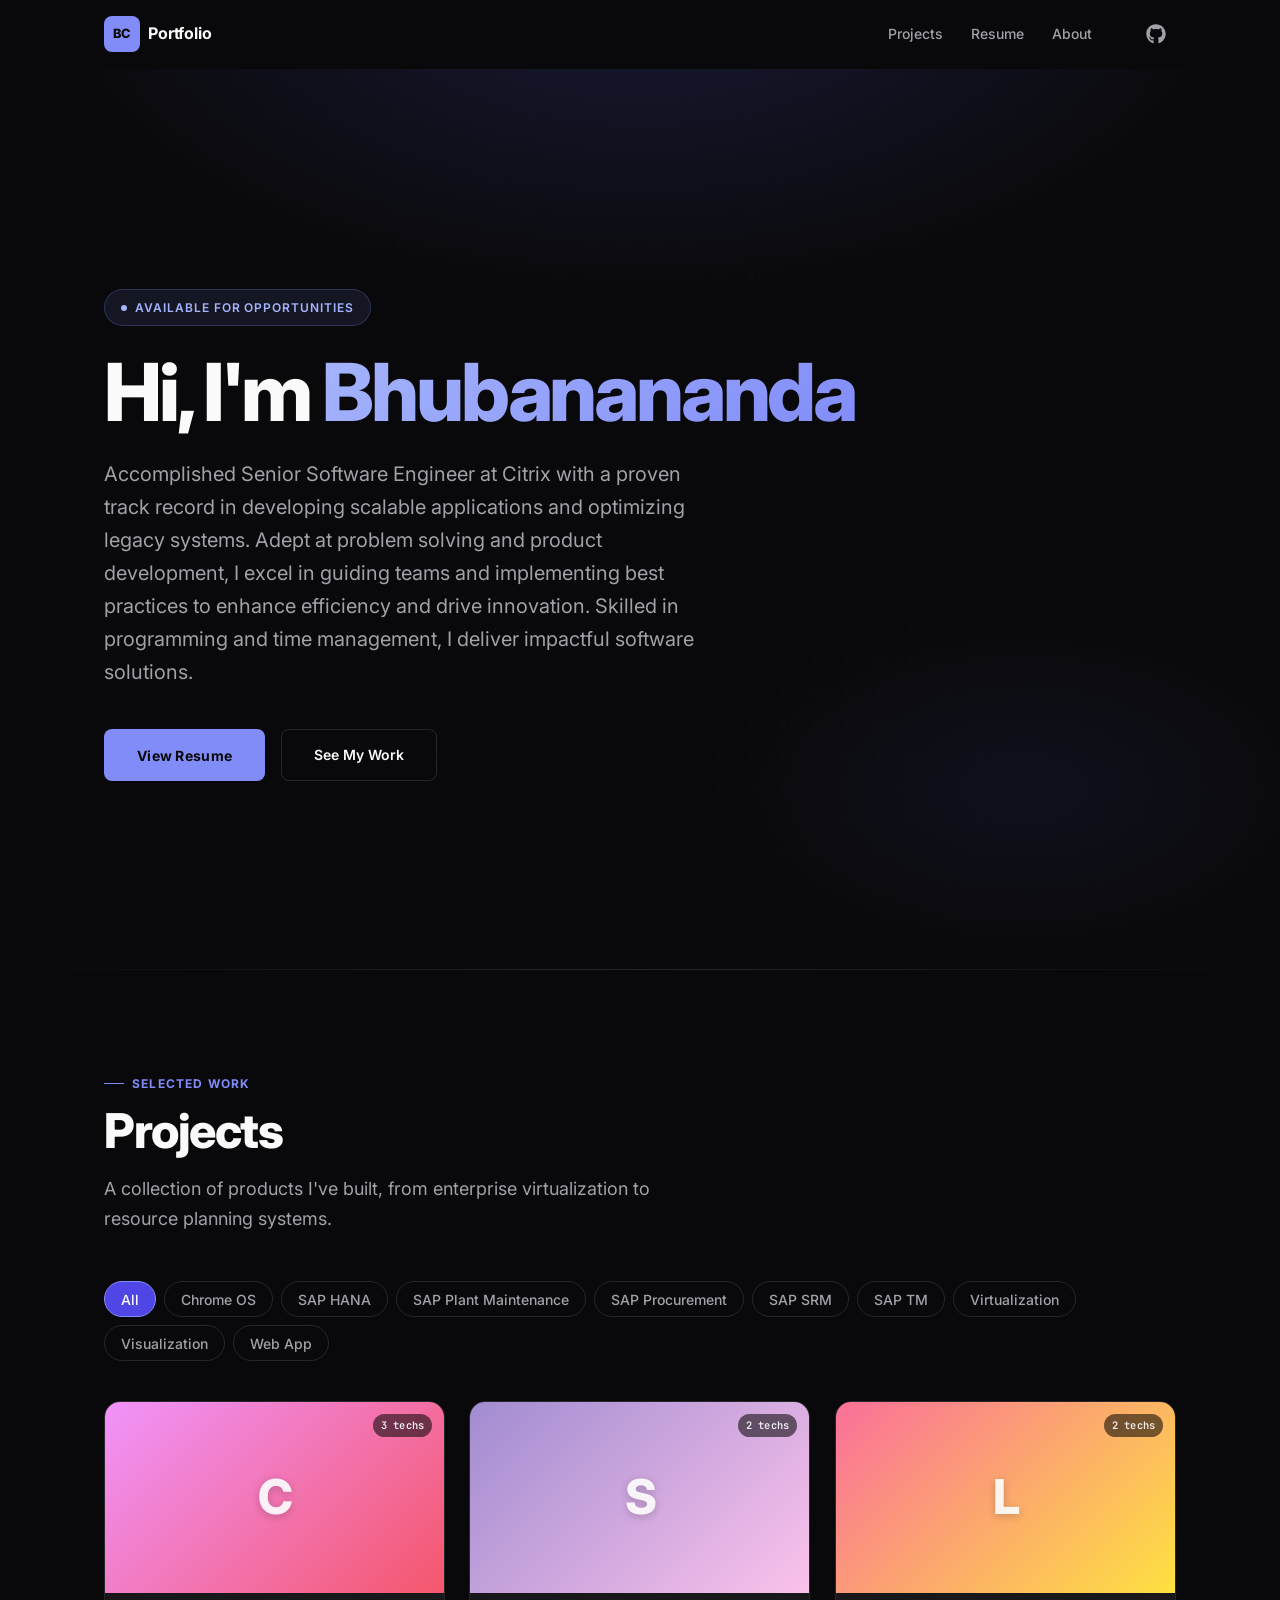
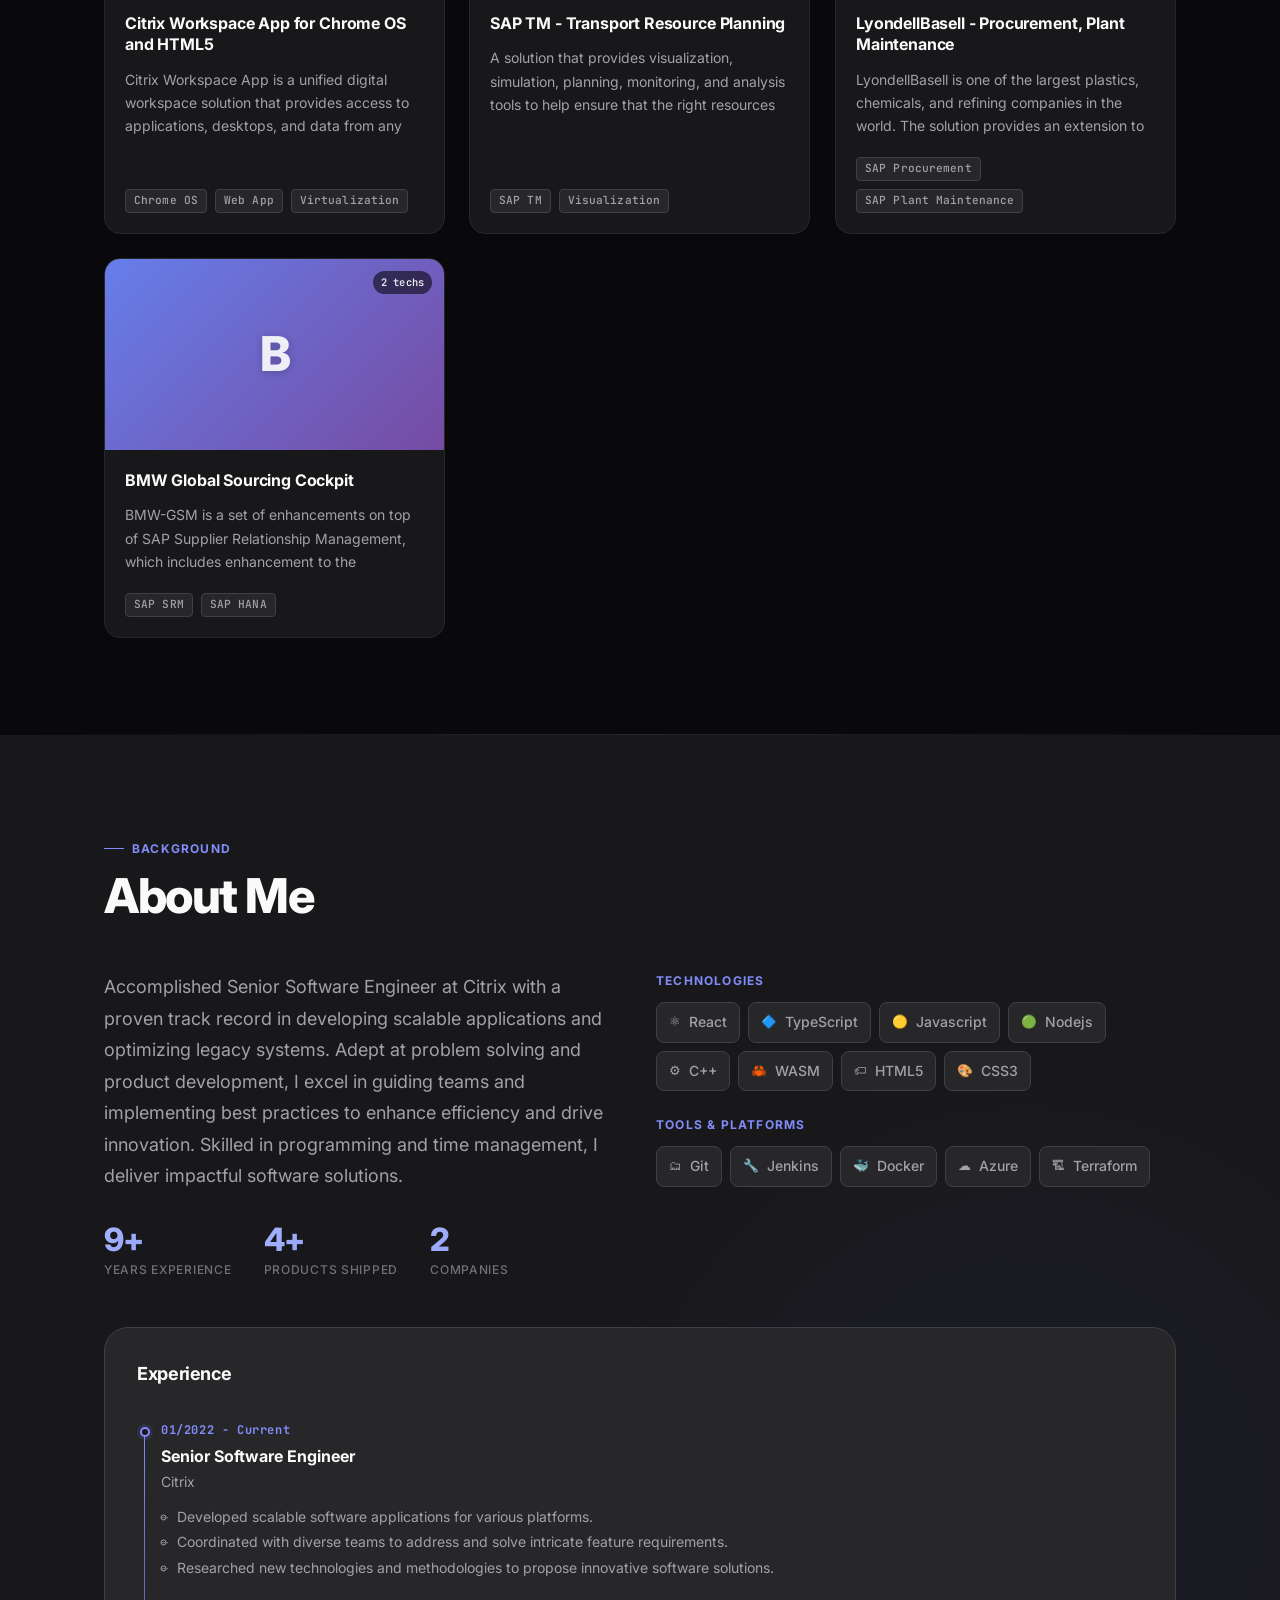
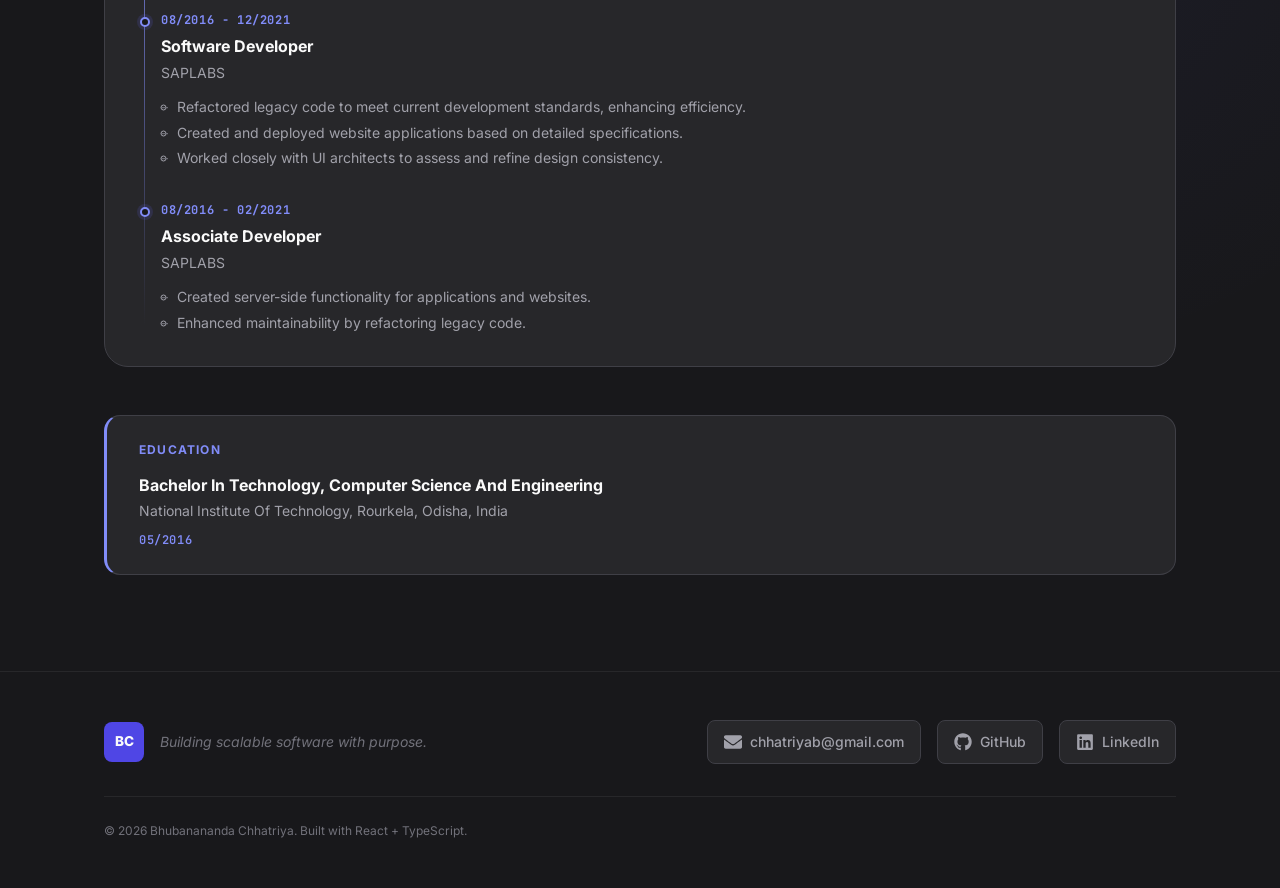
==== commit 489bfc5c: "Personal info correction" ====
--- a/index.html
+++ b/index.html
@@ -1 +1 @@
-<!doctype html><html lang="en"><head><meta charset="UTF-8"/><meta name="viewport" content="width=device-width,initial-scale=1"/><meta name="description" content="Professional portfolio showcasing projects, experience, and skills"/><title>Portfolio</title><script defer="defer" src="js/331.1fd0ab85547650fd7c1e.js"></script><script defer="defer" src="js/main.4c0dd98629563ed43dd6.js"></script><link href="css/main.8400d3b0b3e47e4e4328.css" rel="stylesheet"></head><body><div id="root"></div></body></html>+<!doctype html><html lang="en"><head><meta charset="UTF-8"/><meta name="viewport" content="width=device-width,initial-scale=1"/><meta name="description" content="Professional portfolio showcasing projects, experience, and skills"/><title>Portfolio</title><script defer="defer" src="js/331.c7a3cf7c10c50e8ccf6f.js"></script><script defer="defer" src="js/main.286511aefc9e6a7e6f2e.js"></script><link href="css/main.8400d3b0b3e47e4e4328.css" rel="stylesheet"></head><body><div id="root"></div></body></html>
